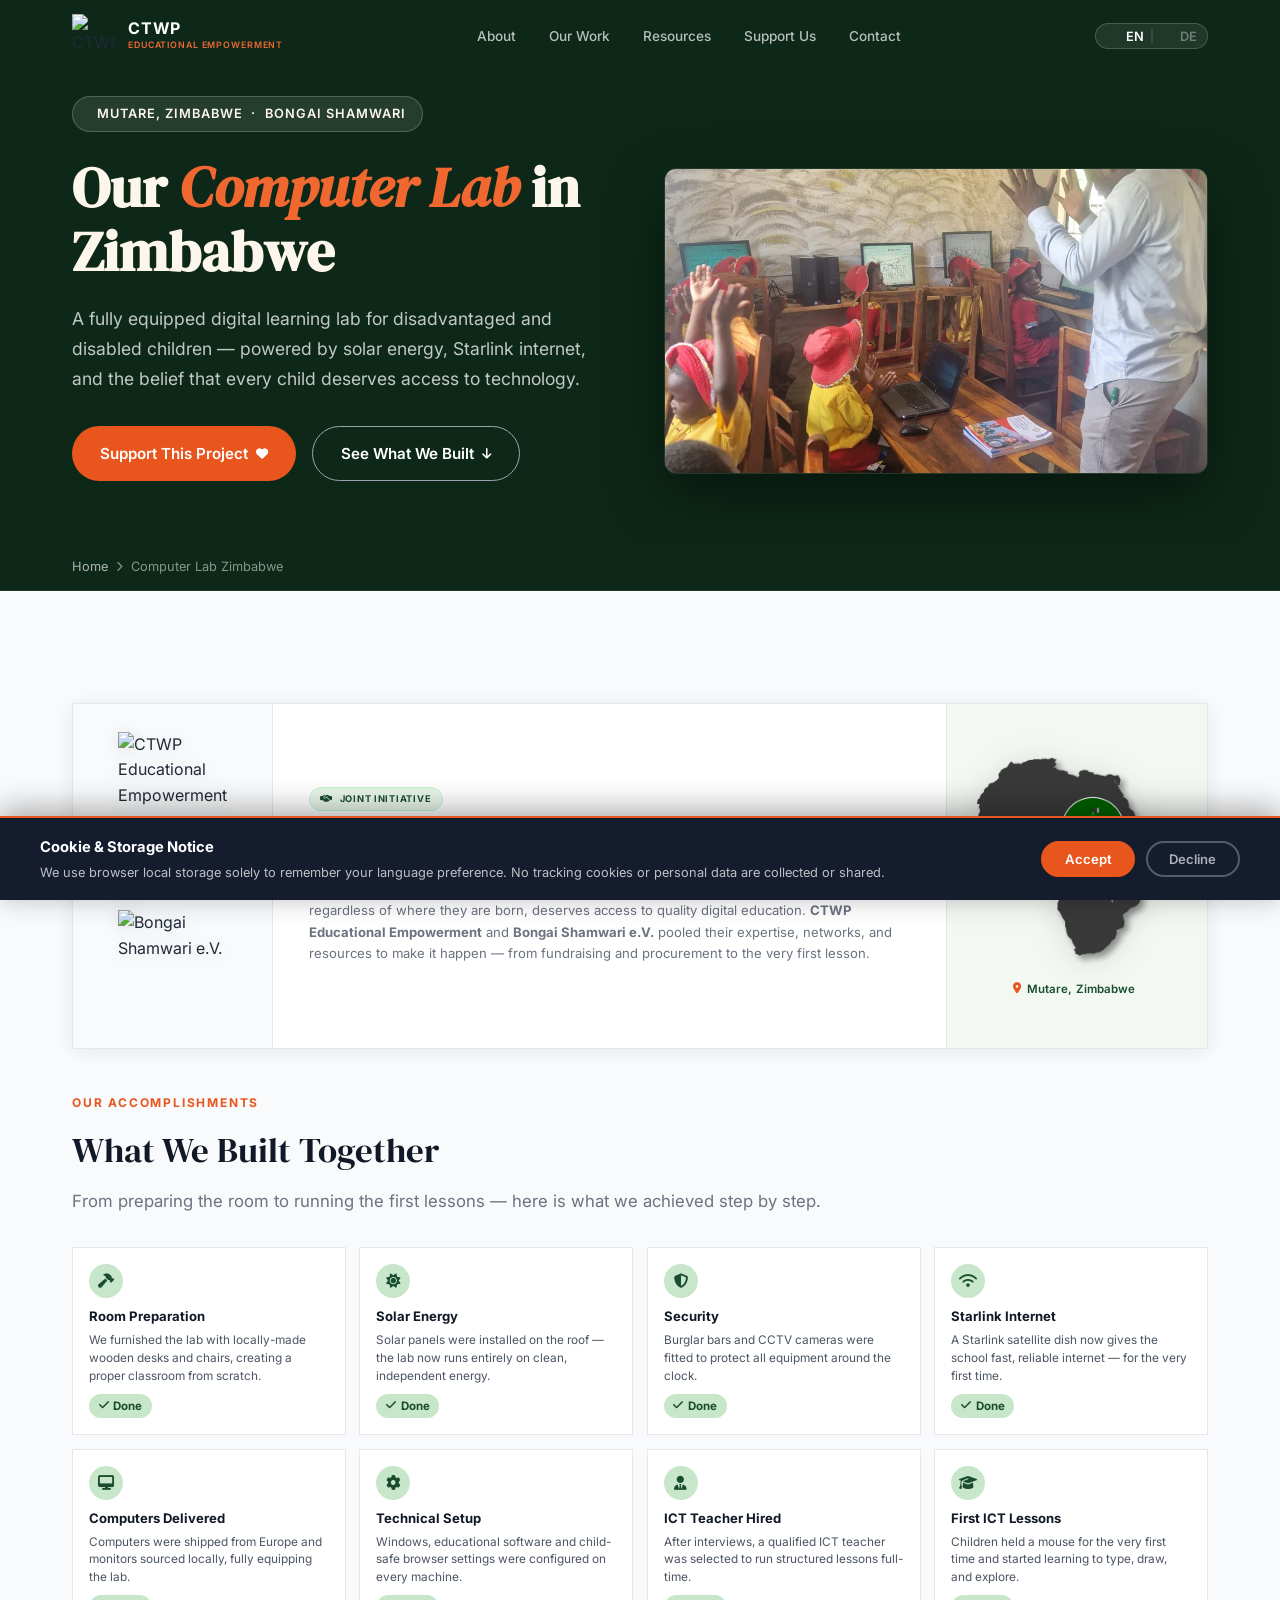
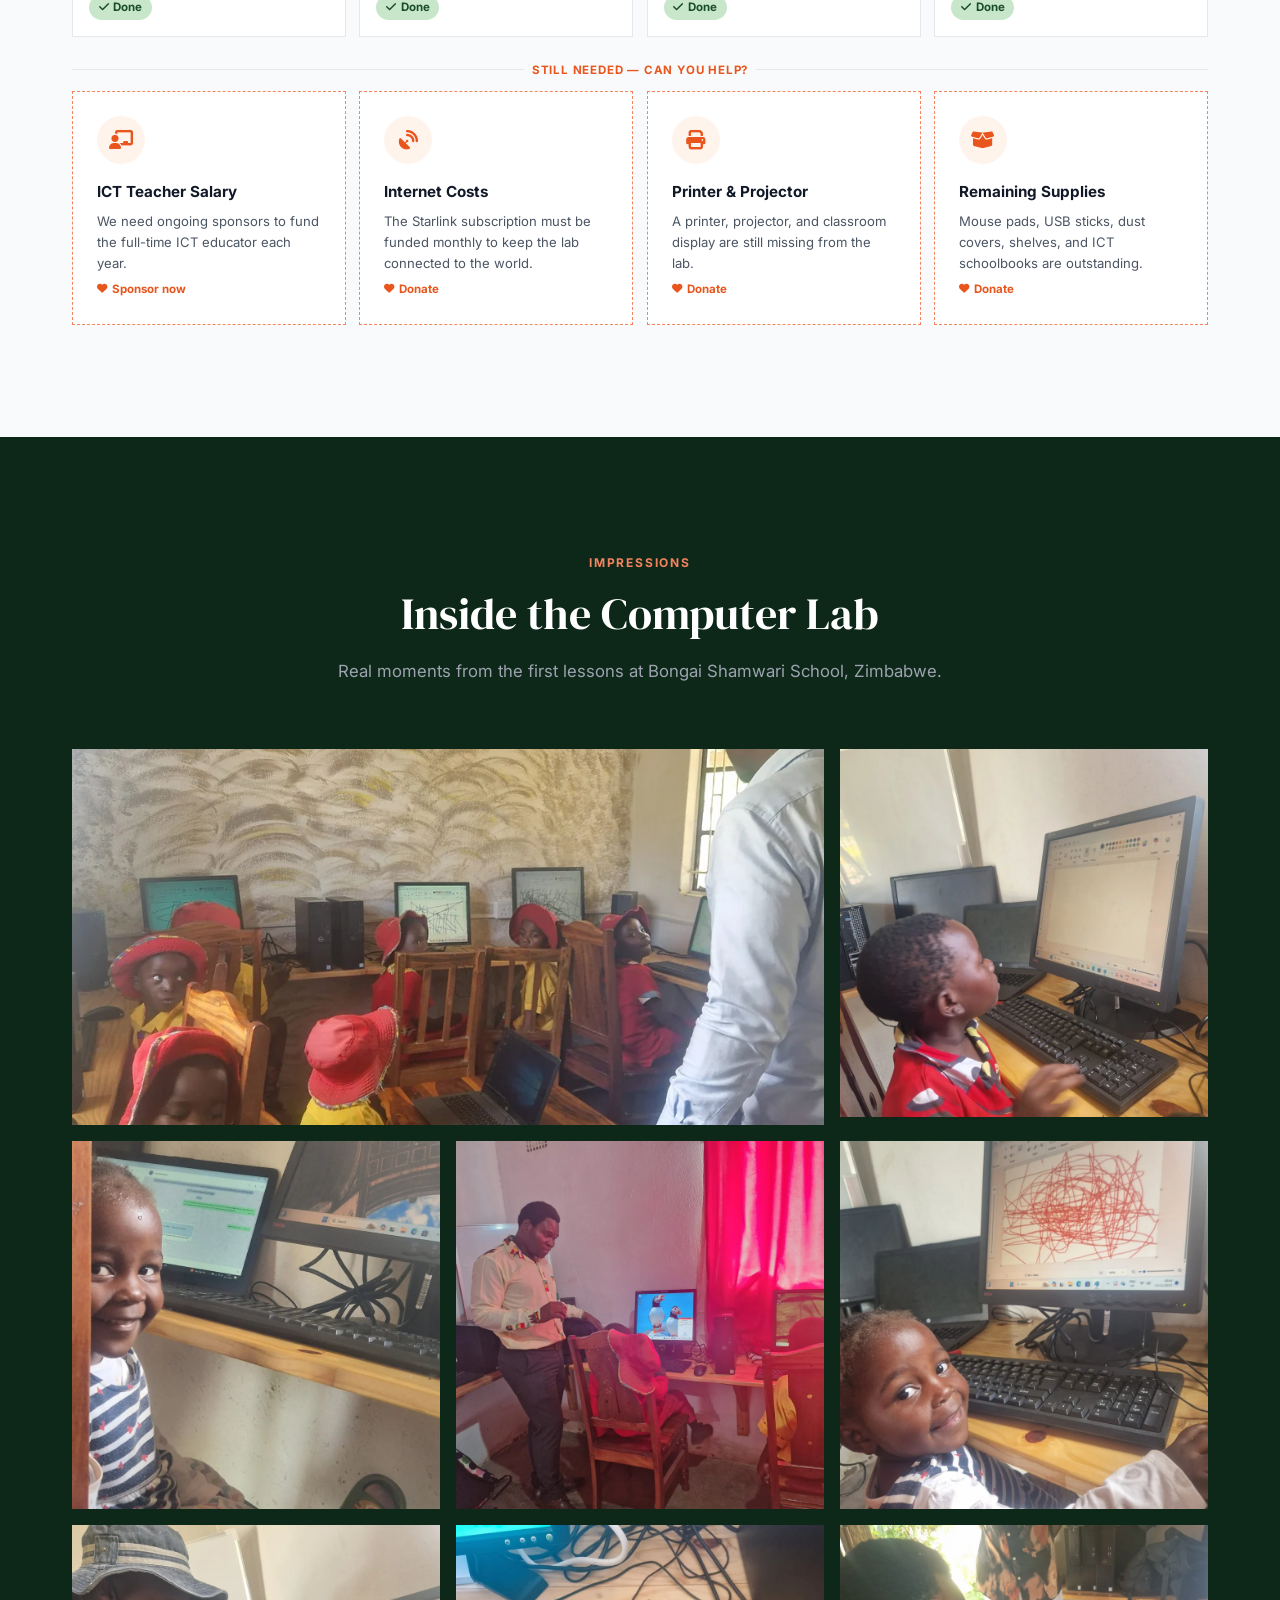
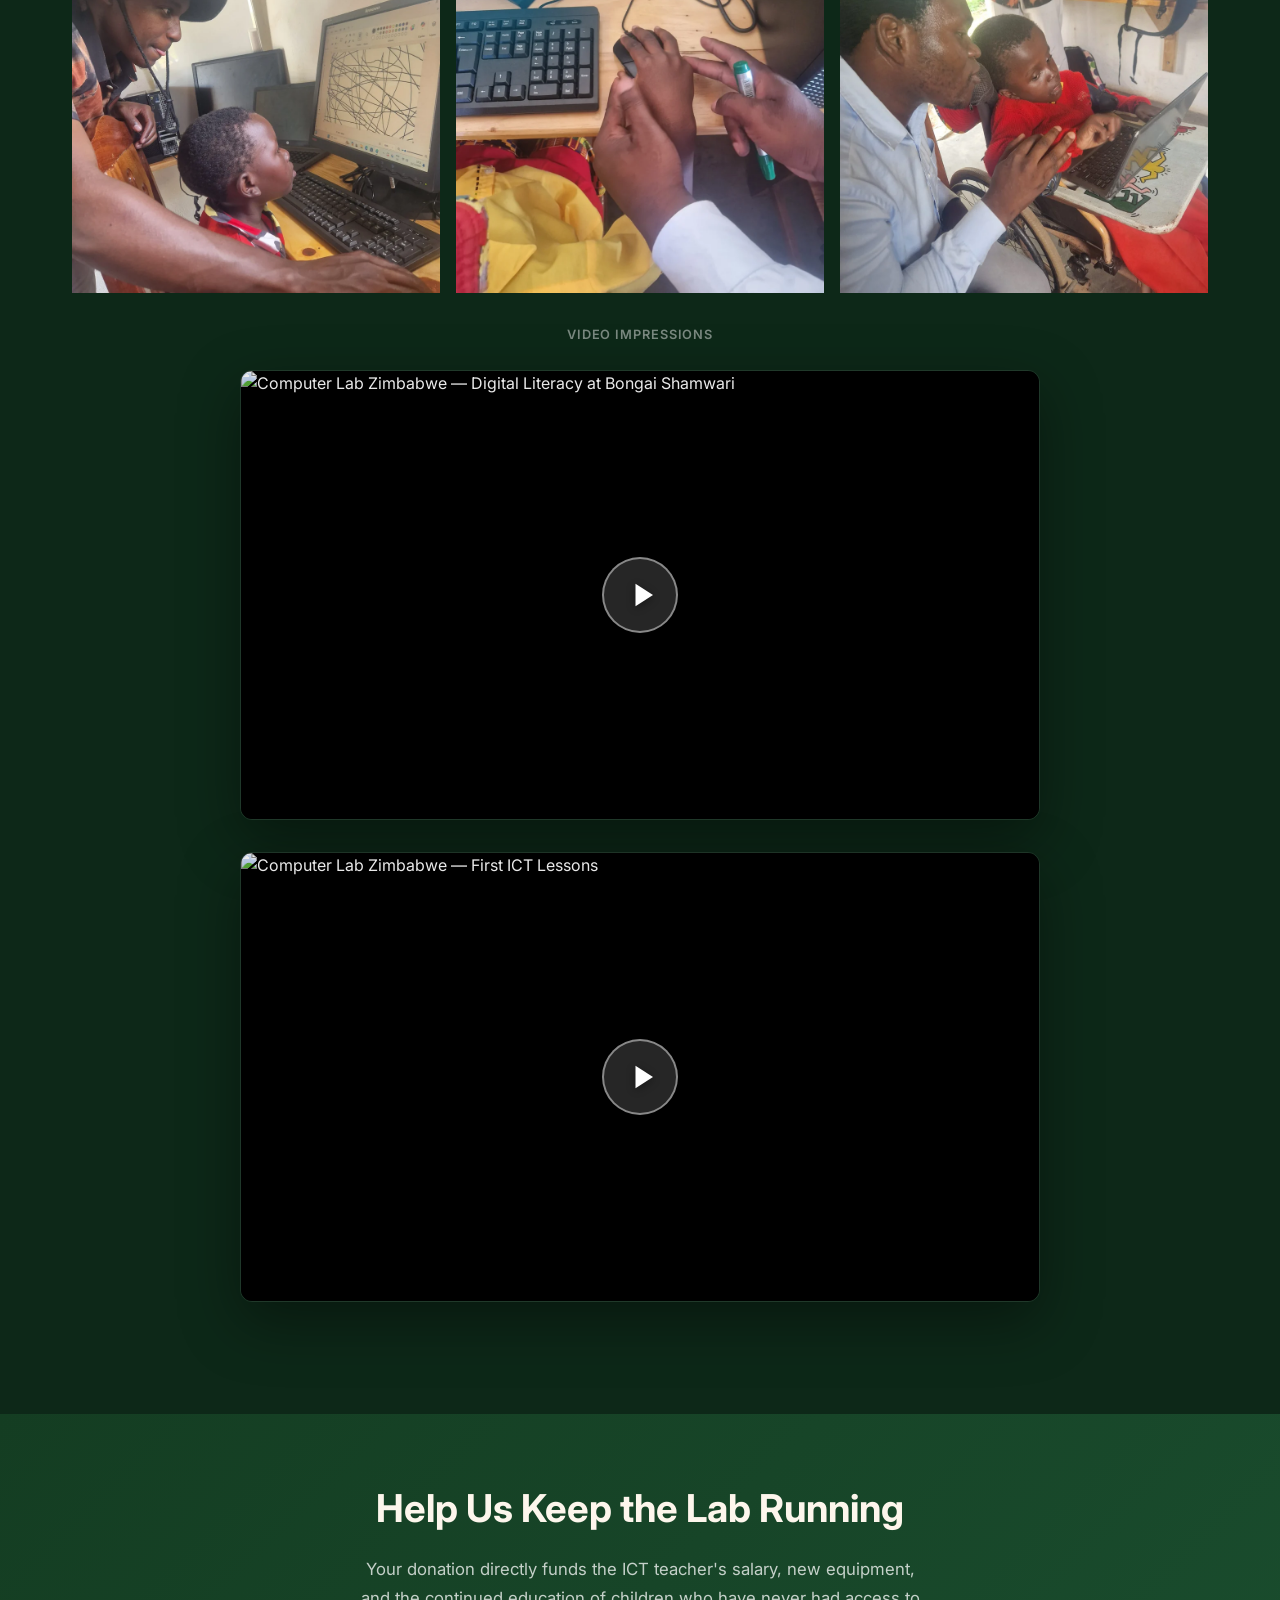
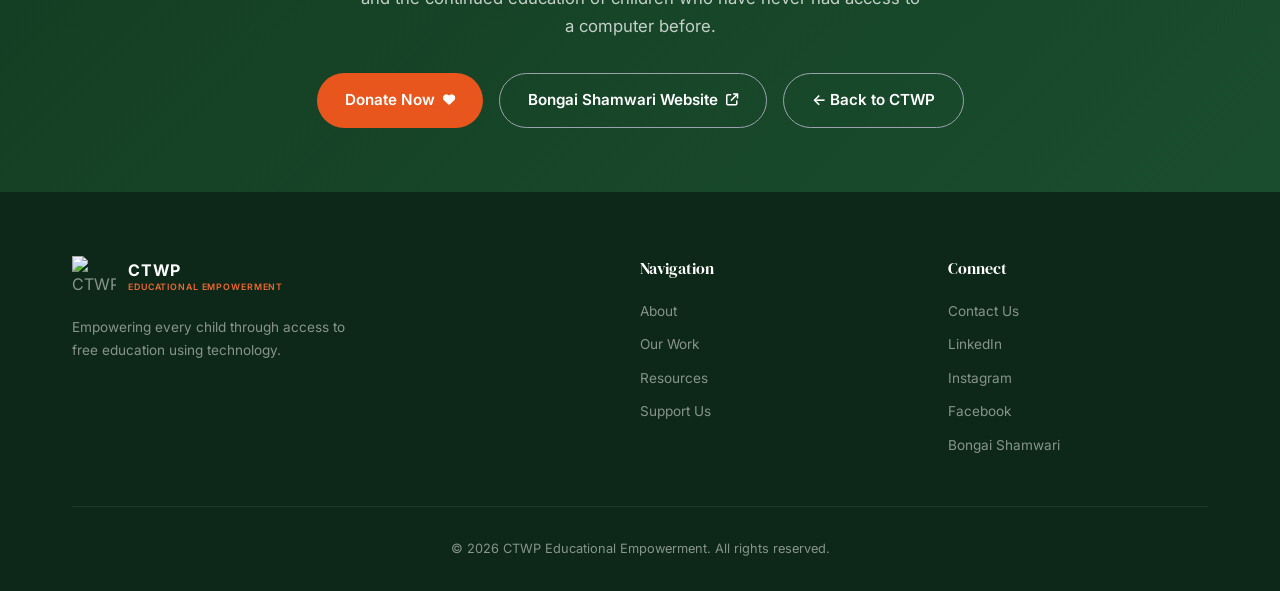
==== lab.html @ b9557c80 "Joint box: new heading wording, Inter font, orange × between logos - h4 switched from DM Serif Displ" ====
<!DOCTYPE html>
<html lang="en">
<head>
  <meta charset="UTF-8">
  <meta name="viewport" content="width=device-width, initial-scale=1.0">
  <!-- v22 -->
  <meta name="description" content="How CTWP Educational Empowerment and Bongai Shamwari e.V. built the first solar-powered computer lab for disadvantaged children in Mutare, Zimbabwe — bringing digital education to those who need it most.">
  <meta name="keywords" content="computer lab Zimbabwe, digital education Zimbabwe, Mutare Zimbabwe school, CTWP computer lab, Bongai Shamwari, educational technology Africa, solar powered school Zimbabwe">
  <meta name="author" content="CTWP Educational Empowerment">
  <meta name="robots" content="index, follow">
  <title>Computer Lab Zimbabwe — Digital Education in Mutare | CTWP Educational Empowerment</title>
  <!-- Canonical -->
  <link rel="canonical" href="https://www.ctwp-education.eu.org/lab.html">
  <!-- Open Graph -->
  <meta property="og:type" content="article">
  <meta property="og:url" content="https://www.ctwp-education.eu.org/lab.html">
  <meta property="og:site_name" content="CTWP Educational Empowerment">
  <meta property="og:title" content="Computer Lab Zimbabwe — Digital Education in Mutare | CTWP">
  <meta property="og:description" content="How CTWP and Bongai Shamwari e.V. built the first solar-powered computer lab for disadvantaged children in Mutare, Zimbabwe.">
  <meta property="og:image" content="https://www.ctwp-education.eu.org/assets/images/Computer%20Lab/lab-hero.webp">
  <meta property="og:locale" content="en_US">
  <!-- Twitter Card -->
  <meta name="twitter:card" content="summary_large_image">
  <meta name="twitter:title" content="Computer Lab Zimbabwe — Digital Education in Mutare | CTWP">
  <meta name="twitter:description" content="How CTWP and Bongai Shamwari e.V. built the first solar-powered computer lab for children in Mutare, Zimbabwe.">
  <meta name="twitter:image" content="https://www.ctwp-education.eu.org/assets/images/Computer%20Lab/lab-hero.webp">
  <!-- JSON-LD: WebPage + Breadcrumb + Project -->
  <script type="application/ld+json">
  {
    "@context": "https://schema.org",
    "@graph": [
      {
        "@type": "WebPage",
        "@id": "https://www.ctwp-education.eu.org/lab.html",
        "url": "https://www.ctwp-education.eu.org/lab.html",
        "name": "Computer Lab Zimbabwe — Digital Education in Mutare",
        "description": "How CTWP Educational Empowerment and Bongai Shamwari e.V. built the first solar-powered computer lab for disadvantaged children in Mutare, Zimbabwe.",
        "isPartOf": {"@id": "https://www.ctwp-education.eu.org/"},
        "publisher": {"@type": "NGO", "name": "CTWP Educational Empowerment", "url": "https://www.ctwp-education.eu.org/"},
        "image": "https://www.ctwp-education.eu.org/assets/images/Computer%20Lab/lab-hero.webp"
      },
      {
        "@type": "BreadcrumbList",
        "itemListElement": [
          {"@type": "ListItem", "position": 1, "name": "Home", "item": "https://www.ctwp-education.eu.org/"},
          {"@type": "ListItem", "position": 2, "name": "Computer Lab Zimbabwe", "item": "https://www.ctwp-education.eu.org/lab.html"}
        ]
      },
      {
        "@type": "Project",
        "name": "Zimbabwe Computer Lab",
        "description": "Solar-powered computer lab built for disadvantaged children in Mutare, Zimbabwe, providing access to digital education.",
        "location": {
          "@type": "Place",
          "name": "Mutare, Zimbabwe",
          "geo": {"@type": "GeoCoordinates", "latitude": -18.97, "longitude": 32.66}
        },
        "contributor": [
          {"@type": "NGO", "name": "CTWP Educational Empowerment", "url": "https://www.ctwp-education.eu.org/"},
          {"@type": "NGO", "name": "Bongai Shamwari e.V.", "url": "https://bongai-shamwari.org/en/digital-education/"}
        ]
      }
    ]
  }
  </script>

  <!-- DNS / Preconnect -->
  <link rel="preconnect" href="https://fonts.googleapis.com">
  <link rel="preconnect" href="https://fonts.gstatic.com" crossorigin>
  <link rel="preconnect" href="https://cdnjs.cloudflare.com">
  <link rel="preconnect" href="https://cdn.jsdelivr.net">

  <!-- Critical CSS -->
  <link rel="stylesheet" href="assets/css/style.css?v=10">

  <!-- Non-render-blocking: Google Fonts -->
  <link rel="preload" as="style" href="https://fonts.googleapis.com/css2?family=DM+Serif+Display:ital@0;1&family=Inter:wght@300;400;500;600;700&display=swap" onload="this.onload=null;this.rel='stylesheet'">
  <noscript><link href="https://fonts.googleapis.com/css2?family=DM+Serif+Display:ital@0;1&family=Inter:wght@300;400;500;600;700&display=swap" rel="stylesheet"></noscript>

  <!-- Non-render-blocking: Font Awesome -->
  <link rel="preload" as="style" href="https://cdnjs.cloudflare.com/ajax/libs/font-awesome/6.5.1/css/all.min.css" onload="this.onload=null;this.rel='stylesheet'">
  <noscript><link rel="stylesheet" href="https://cdnjs.cloudflare.com/ajax/libs/font-awesome/6.5.1/css/all.min.css"></noscript>

  <!-- Non-render-blocking: Flag icons -->
  <link rel="preload" as="style" href="https://cdn.jsdelivr.net/gh/lipis/flag-icons@7.2.3/css/flag-icons.min.css" onload="this.onload=null;this.rel='stylesheet'">
  <noscript><link rel="stylesheet" href="https://cdn.jsdelivr.net/gh/lipis/flag-icons@7.2.3/css/flag-icons.min.css"></noscript>

  <!-- Favicon & preload hero -->
  <link rel="icon" type="image/webp" href="assets/images/Logos/ctwp logo round.webp">
  <link rel="preload" as="image" href="assets/images/Computer Lab/lab-hero.webp" type="image/webp" fetchpriority="high">

  <!-- Google Analytics -->
  <script async src="https://www.googletagmanager.com/gtag/js?id=G-W6JYDY61WX"></script>
  <script>
    window.dataLayer = window.dataLayer || [];
    function gtag(){dataLayer.push(arguments);}
    gtag('js', new Date());
    gtag('config', 'G-W6JYDY61WX');
  </script>

  <style>
    /* ── Lab page specific styles ── */

    /* Hero */
    .lab-hero {
      background: var(--green-900, #0f2d1a);
      padding: 6rem 0 0;
      overflow: hidden;
    }
    .lab-hero-inner {
      max-width: var(--container-max);
      margin: 0 auto;
      padding: 0 2rem;
      display: grid;
      grid-template-columns: 1fr 1fr;
      gap: 3rem;
      align-items: center;
    }
    .lab-hero-content { padding-bottom: 4rem; }
    .lab-hero-content .hero-badge {
      display: inline-flex;
      align-items: center;
      gap: 0.5rem;
      background: rgba(255,255,255,0.1);
      border: 1px solid rgba(255,255,255,0.2);
      color: var(--cream);
      font-size: 0.8rem;
      font-weight: 600;
      letter-spacing: 0.08em;
      text-transform: uppercase;
      padding: 0.4rem 1rem;
      border-radius: var(--radius-full);
      margin-bottom: 1.5rem;
    }
    .lab-hero-content h1 {
      font-family: var(--font-display);
      font-size: clamp(2.2rem, 5vw, 3.5rem);
      color: var(--cream);
      line-height: 1.15;
      margin-bottom: 1.25rem;
    }
    .lab-hero-content h1 em {
      color: var(--orange-400);
      font-style: italic;
    }
    .lab-hero-content p {
      font-size: 1.1rem;
      color: rgba(255,255,255,0.75);
      line-height: 1.7;
      margin-bottom: 2rem;
      max-width: 520px;
    }
    .lab-hero-img {
      position: relative;
      aspect-ratio: 16 / 9;
      border-radius: var(--radius);
      overflow: hidden;
      box-shadow: 0 20px 60px rgba(0,0,0,0.45);
      border: 1px solid rgba(255,255,255,0.08);
    }
    .lab-hero-img img {
      position: absolute;
      inset: 0;
      width: 100%;
      height: 100%;
      object-fit: cover;
      display: block;
    }
    .lab-hero-badge-zw { display: none; }

    /* Breadcrumb */
    .lab-breadcrumb {
      background: var(--green-900, #0f2d1a);
      padding: 0.75rem 0;
      border-bottom: 1px solid rgba(255,255,255,0.08);
    }
    .lab-breadcrumb .container {
      display: flex;
      align-items: center;
      gap: 0.5rem;
      font-size: 0.8rem;
      color: rgba(255,255,255,0.5);
    }
    .lab-breadcrumb a { color: rgba(255,255,255,0.65); text-decoration: none; }
    .lab-breadcrumb a:hover { color: var(--orange-400); }
    .lab-breadcrumb i { font-size: 0.65rem; }

    /* Accomplishments section */
    .lab-section-header-row { margin-bottom: 2rem; }

    /* ── Partnership banner ── */
    .lab-partnership-banner {
      display: grid;
      grid-template-columns: 200px 1fr 260px;
      gap: 0;
      border-radius: var(--radius-lg);
      overflow: hidden;
      box-shadow: 0 2px 16px rgba(0,0,0,0.08);
      margin-bottom: 2.5rem;
      border: 1px solid var(--gray-200);
      background: var(--white);
    }
    /* Left — logos stacked */
    .lab-partner-logos-col {
      background: var(--gray-50, #f8f9fa);
      border-right: 1px solid var(--gray-200);
      display: flex;
      flex-direction: column;
      align-items: center;
      justify-content: center;
      padding: 1.75rem 1.25rem;
      gap: 0;
    }
    .lab-partner-logo-wrap img {
      width: 110px;
      height: 110px;
      object-fit: contain;
      display: block;
      filter: drop-shadow(0 2px 8px rgba(0,0,0,0.10));
    }
    .lab-partner-divider {
      display: flex;
      flex-direction: column;
      align-items: center;
      gap: 0.2rem;
      margin: 0.65rem 0;
    }
    .lab-partner-divider-line {
      width: 1px;
      height: 12px;
      background: var(--gray-300, #d1d5db);
    }
    .lab-partner-divider-x {
      font-size: 1.1rem;
      color: var(--orange-500, #f97316);
      font-weight: 400;
      line-height: 1;
    }
    /* Centre — text */
    .lab-partner-text-col {
      padding: 2rem 2.25rem;
      display: flex;
      flex-direction: column;
      justify-content: center;
      border-right: 1px solid var(--gray-200);
    }
    .lab-partner-tag {
      display: inline-flex;
      align-items: center;
      gap: 0.4rem;
      align-self: flex-start;
      font-size: 0.58rem;
      font-weight: 700;
      letter-spacing: 0.08em;
      text-transform: uppercase;
      color: var(--green-700);
      background: var(--green-50, #f0fdf4);
      border: 1px solid var(--green-200, #bbf7d0);
      border-radius: var(--radius-full);
      padding: 0.22rem 0.65rem;
      margin-bottom: 0.75rem;
    }
    .lab-partner-tag i { font-size: 0.6rem; }
    .lab-partner-text-col h4 {
      font-family: var(--font-body, Inter, sans-serif);
      font-size: clamp(0.95rem, 1.4vw, 1.1rem);
      font-weight: 700;
      color: var(--gray-900);
      margin: 0 0 0.6rem;
      line-height: 1.3;
    }
    .lab-partner-text-col p {
      font-size: 0.82rem;
      color: var(--gray-500);
      line-height: 1.65;
      margin: 0;
      text-wrap: pretty;
    }
    /* Right — map */
    .lab-partner-map-col {
      background: #f3f8f3;
      display: flex;
      flex-direction: column;
      align-items: center;
      justify-content: center;
      padding: 1.5rem 1.25rem;
      min-height: 240px;
      gap: 0.75rem;
    }
    .lab-partner-map-col img {
      width: 100%;
      max-width: 210px;
      height: auto;
      display: block;
      object-fit: contain;
      filter: drop-shadow(0 4px 16px rgba(0,0,0,0.12));
    }
    .lab-map-location {
      display: flex;
      align-items: center;
      gap: 0.35rem;
      font-size: 0.72rem;
      font-weight: 600;
      color: var(--green-700, #2d6a4f);
      letter-spacing: 0.01em;
    }
    .lab-map-location i { font-size: 0.68rem; color: var(--orange-500); }
    @media (max-width: 900px) {
      .lab-partnership-banner { grid-template-columns: 180px 1fr 220px; }
      .lab-partner-logo-wrap img { width: 90px; height: 90px; }
    }
    @media (max-width: 650px) {
      .lab-partnership-banner { grid-template-columns: 1fr; }
      .lab-partner-logos-col { flex-direction: row; border-right: none; border-bottom: 1px solid var(--gray-200); padding: 1.25rem 2rem; }
      .lab-partner-divider { flex-direction: row; margin: 0 1rem; }
      .lab-partner-divider-line { width: 12px; height: 1px; }
      .lab-partner-logo-wrap img { width: 80px; height: 80px; }
      .lab-partner-text-col { border-right: none; border-bottom: 1px solid var(--gray-200); }
      .lab-partner-map-col { min-height: 180px; }
    }

    /* Milestone grid — 4 columns */
    .milestones-grid-compact {
      display: grid;
      grid-template-columns: repeat(4, 1fr);
      gap: 0.85rem;
      margin-top: 0;
    }
    .milestones-grid-compact .milestone-card { padding: 1rem; }
    .milestones-grid-compact .milestone-icon { width: 34px; height: 34px; margin-bottom: 0.5rem; }
    .milestones-grid-compact .milestone-icon i { font-size: 0.9rem; }
    .milestones-grid-compact .milestone-card h4 { font-size: 0.82rem; margin-bottom: 0.3rem; }
    .milestones-grid-compact .milestone-card p { font-size: 0.74rem; line-height: 1.5; color: var(--gray-600); display: block; }
    .milestones-grid-compact .milestone-done { margin-top: 0.5rem; }

    /* Milestones */
    .milestones-grid {
      display: grid;
      grid-template-columns: repeat(4, 1fr);
      gap: 1.5rem;
      margin-top: 3rem;
    }
    .milestone-card {
      background: var(--white);
      border: 1px solid var(--gray-200);
      border-radius: var(--radius-lg);
      padding: 1.5rem;
      transition: transform var(--transition), box-shadow var(--transition);
    }
    .milestone-card:hover {
      transform: translateY(-3px);
      box-shadow: 0 8px 24px rgba(0,0,0,0.1);
    }
    .milestone-icon {
      width: 48px;
      height: 48px;
      border-radius: 50%;
      background: var(--green-100);
      display: flex;
      align-items: center;
      justify-content: center;
      margin-bottom: 1rem;
    }
    .milestone-icon i { color: var(--green-700); font-size: 1.2rem; }
    .milestone-card h4 {
      font-size: 0.95rem;
      font-weight: 700;
      color: var(--gray-900);
      margin-bottom: 0.4rem;
    }
    .milestone-card p {
      font-size: 0.82rem;
      color: var(--gray-600);
      line-height: 1.6;
    }
    .milestone-done {
      display: inline-flex;
      align-items: center;
      gap: 0.3rem;
      font-size: 0.72rem;
      font-weight: 700;
      color: var(--green-700);
      background: var(--green-100);
      padding: 0.2rem 0.6rem;
      border-radius: var(--radius-full);
      margin-top: 0.75rem;
    }

    /* Photo gallery grid */
    .lab-gallery-grid {
      display: grid;
      grid-template-columns: repeat(3, 1fr);
      gap: 1rem;
      margin-top: 3rem;
    }
    .lab-gallery-grid .lab-gimg {
      border-radius: var(--radius-md);
      overflow: hidden;
      aspect-ratio: 1;
    }
    .lab-gallery-grid .lab-gimg img {
      width: 100%;
      height: 100%;
      object-fit: cover;
      display: block;
      transition: transform 0.4s ease;
    }
    .lab-gallery-grid .lab-gimg:hover img { transform: scale(1.04); }
    .lab-gimg-wide {
      grid-column: span 2;
      aspect-ratio: 2 / 1 !important;
    }

    /* Contacts */
    .lab-contacts-grid {
      display: grid;
      grid-template-columns: 1fr 1fr;
      gap: 2rem;
      max-width: 780px;
      margin: 3rem auto 0;
    }
    .lab-contact-card {
      background: var(--white);
      border: 1px solid var(--gray-200);
      border-radius: var(--radius-lg);
      padding: 2rem;
      text-align: center;
    }
    .lab-contact-avatar {
      width: 96px;
      height: 96px;
      border-radius: 50%;
      background: var(--green-100);
      display: flex;
      align-items: center;
      justify-content: center;
      margin: 0 auto 1rem;
      font-family: var(--font-display);
      font-size: 1.5rem;
      color: var(--green-700);
      font-weight: 700;
      overflow: hidden;
      border: 3px solid var(--green-200);
    }
    .lab-contact-avatar img { width: 100%; height: 100%; object-fit: cover; }

    /* YouTube Shorts in gallery */
    .lab-yt-short {
      border-radius: var(--radius-md);
      overflow: hidden;
      aspect-ratio: 9 / 16;
      position: relative;
      background: #000;
      cursor: pointer;
    }
    .lab-yt-short .yt-facade {
      position: absolute;
      inset: 0;
      width: 100%;
      height: 100%;
    }
    .lab-yt-short .yt-facade img {
      width: 100%;
      height: 100%;
      object-fit: cover;
      transition: transform 0.4s ease;
    }
    .lab-yt-short:hover .yt-facade img { transform: scale(1.04); }
    .lab-contact-card h4 { font-size: 1.1rem; font-weight: 700; color: var(--gray-900); margin-bottom: 0.2rem; }
    .lab-contact-card .contact-role { font-size: 0.82rem; color: var(--orange-500); font-weight: 600; margin-bottom: 1rem; }
    .lab-contact-card .contact-org { font-size: 0.8rem; color: var(--gray-500); margin-bottom: 1rem; }
    .lab-contact-links { display: flex; flex-direction: column; gap: 0.5rem; }
    .lab-contact-links a {
      display: flex;
      align-items: center;
      justify-content: center;
      gap: 0.5rem;
      font-size: 0.85rem;
      color: var(--gray-700);
      text-decoration: none;
      transition: color var(--transition);
    }
    .lab-contact-links a:hover { color: var(--green-700); }
    .lab-contact-links i { color: var(--green-600); width: 16px; }

    /* CTA banner */
    .lab-cta-banner {
      background: linear-gradient(135deg, var(--green-800), var(--green-700));
      padding: 4rem 2rem;
      text-align: center;
    }
    .lab-cta-banner h2 {
      font-family: var(--font-body);
      color: var(--cream);
      font-size: clamp(1.6rem, 4vw, 2.4rem);
      margin-bottom: 1rem;
    }
    .lab-cta-banner p {
      color: rgba(255,255,255,0.75);
      font-size: 1.05rem;
      max-width: 560px;
      margin: 0 auto 2rem;
      line-height: 1.7;
    }
    .lab-cta-buttons { display: flex; gap: 1rem; justify-content: center; flex-wrap: wrap; }

    /* Open points */
    .open-points-label {
      display: flex;
      align-items: center;
      gap: 0.5rem;
      font-size: 0.72rem;
      font-weight: 700;
      letter-spacing: 0.07em;
      text-transform: uppercase;
      color: var(--orange-500);
      margin: 1.5rem 0 0.75rem;
    }
    .open-points-label::before, .open-points-label::after {
      content: '';
      flex: 1;
      height: 1px;
      background: var(--gray-200);
    }
    .open-points-grid {
      display: grid;
      grid-template-columns: repeat(4, 1fr);
      gap: 0.85rem;
    }
    /* Open-point cards share milestone-card base style */
    .open-point-card {
      border: 1.5px dashed var(--orange-300, #f9b17a) !important;
    }
    .op-icon-orange { background: #fff4ec !important; }
    .op-icon-orange i { color: var(--orange-500) !important; }
    .op-donate {
      display: inline-flex;
      align-items: center;
      gap: 0.3rem;
      font-size: 0.72rem;
      font-weight: 700;
      color: var(--orange-500);
      text-decoration: none;
      margin-top: 0.4rem;
      transition: color var(--transition);
    }
    .op-donate:hover { color: #c0410f; }
    .op-donate i { font-size: 0.65rem; }

    .africa-land { fill: #e2e8f0; }
    .africa-zimbabwe { fill: var(--orange-500); }
    .africa-mutare-pulse {
      transform-box: fill-box;
      transform-origin: center;
      animation: mutare-pulse 1.8s ease-out infinite;
    }
    @keyframes mutare-pulse {
      0%   { opacity: 0.55; transform: scale(1); }
      100% { opacity: 0; transform: scale(3); }
    }

    /* Gallery videos row */
    .lab-gallery-videos {
      display: flex;
      flex-direction: column;
      gap: 2rem;
      margin-top: 1.5rem;
      max-width: 800px;
      margin-left: auto;
      margin-right: auto;
    }
    .lab-gallery-videos-label {
      text-align: center;
      margin-top: 2rem;
      font-size: 0.8rem;
      font-weight: 600;
      letter-spacing: 0.07em;
      text-transform: uppercase;
      color: rgba(255,255,255,0.45);
    }

    /* Responsive */
    @media (max-width: 900px) {
      .lab-hero-inner { grid-template-columns: 1fr; }
      .lab-hero-img { max-height: 360px; }
      .lab-hero-content { padding-bottom: 2rem; }
      .milestones-grid-compact { grid-template-columns: repeat(2, 1fr); }
      .open-points-grid { grid-template-columns: repeat(2, 1fr); }
      .lab-gallery-grid { grid-template-columns: repeat(2, 1fr); }
      .lab-gimg-wide { grid-column: span 1; aspect-ratio: 1 !important; }
      .lab-gallery-videos { max-width: 100%; }
    }
    @media (max-width: 600px) {
      .milestones-grid-compact { grid-template-columns: 1fr; }
      .open-points-grid { grid-template-columns: 1fr; }
      .lab-gallery-grid { grid-template-columns: 1fr 1fr; }
      .lab-gallery-videos { max-width: 100%; }
    }
  </style>
</head>
<body>
  <!-- Preloader -->
  <div id="preloader">
    <div class="loader">
      <div class="loader-circle"></div>
      <span class="loader-text">CTWP</span>
    </div>
  </div>

  <!-- Navigation -->
  <header id="navbar">
    <nav class="nav-container">
      <a href="index.html" class="nav-logo">
        <img src="assets/images/Logos/ctwp logo round.webp" alt="CTWP Logo" class="logo-img" fetchpriority="high">
        <div class="logo-text">
          <span class="logo-name">CTWP</span>
          <span class="logo-tagline">EDUCATIONAL EMPOWERMENT</span>
        </div>
      </a>
      <ul class="nav-links" id="navLinks">
        <li><a href="index.html#about" class="nav-link" data-i18n="nav.about">About</a></li>
        <li><a href="index.html#gallery" class="nav-link" data-i18n="nav.work">Our Work</a></li>
        <li><a href="index.html#resources" class="nav-link" data-i18n="nav.resources">Resources</a></li>
        <li><a href="index.html#support" class="nav-link" data-i18n="nav.support">Support Us</a></li>
        <li><a href="index.html#contact" class="nav-link" data-i18n="nav.contact">Contact</a></li>
      </ul>
      <button id="langToggle" class="lang-toggle"><span class="lang-opt" data-lang="en"><span class="fi fi-us"></span> EN</span><span class="lang-sep">|</span><span class="lang-opt" data-lang="de"><span class="fi fi-de"></span> DE</span></button>
      <button class="hamburger" id="hamburger" aria-label="Toggle navigation">
        <span></span><span></span><span></span>
      </button>
    </nav>
  </header>

  <!-- Mobile Menu -->
  <div class="mobile-menu" id="mobileMenu">
    <ul class="mobile-nav-links">
      <li><a href="index.html#about" class="mobile-link" data-i18n="nav.about">About</a></li>
      <li><a href="index.html#gallery" class="mobile-link" data-i18n="nav.work">Our Work</a></li>
      <li><a href="index.html#resources" class="mobile-link" data-i18n="nav.resources">Resources</a></li>
      <li><a href="index.html#support" class="mobile-link" data-i18n="nav.support">Support Us</a></li>
      <li><a href="index.html#contact" class="mobile-link" data-i18n="nav.contact">Contact</a></li>
    </ul>
  </div>

  <!-- Hero -->
  <section class="lab-hero">
    <div class="lab-hero-inner">
      <div class="lab-hero-content" data-animate="fade-up">
        <div class="hero-badge">
          <span class="fi fi-zw" style="font-size:1em;"></span>
          Mutare, Zimbabwe &nbsp;·&nbsp; Bongai Shamwari
        </div>
        <h1>Our <em>Computer Lab</em> in Zimbabwe</h1>
        <p data-i18n="lab.hero.subtitle">A fully equipped digital learning lab for disadvantaged and disabled children — powered by solar energy, Starlink internet, and the belief that every child deserves access to technology.</p>
        <div style="display:flex;gap:1rem;flex-wrap:wrap;">
          <a href="https://bongai-shamwari.org/en/donations-digital-education/" target="_blank" rel="noopener" class="btn btn-accent btn-lg">
            <span data-i18n="lab.hero.cta1">Support This Project</span>
            <i class="fas fa-heart"></i>
          </a>
          <a href="#milestones" class="btn btn-ghost btn-lg">
            <span data-i18n="lab.hero.cta2">See What We Built</span>
            <i class="fas fa-arrow-down"></i>
          </a>
        </div>
      </div>
      <div class="lab-hero-img" data-animate="fade-up" data-delay="200">
        <img src="assets/images/Computer Lab/lab-hero.webp" alt="First ICT lesson at Bongai Shamwari School" fetchpriority="high">
      </div>
    </div>
  </section>

  <!-- Breadcrumb -->
  <div class="lab-breadcrumb">
    <div class="container">
      <a href="index.html">Home</a>
      <i class="fas fa-chevron-right"></i>
      <span>Computer Lab Zimbabwe</span>
    </div>
  </div>

  <!-- Accomplishments -->
  <section id="milestones" class="section" style="background:var(--gray-50,#f8f9fa);">
    <div class="container">

      <!-- Partnership banner -->
      <div class="lab-partnership-banner" data-animate="fade-up">
        <!-- Left: logos stacked -->
        <div class="lab-partner-logos-col">
          <div class="lab-partner-logo-wrap">
            <img src="assets/images/Logos/ctwp logo round.webp" alt="CTWP Educational Empowerment" decoding="async">
          </div>
          <div class="lab-partner-divider">
            <div class="lab-partner-divider-line"></div>
            <span class="lab-partner-divider-x">×</span>
            <div class="lab-partner-divider-line"></div>
          </div>
          <div class="lab-partner-logo-wrap">
            <img src="assets/images/Computer Lab/lab-bongai-logo.webp" alt="Bongai Shamwari e.V." decoding="async">
          </div>
        </div>
        <!-- Centre: text -->
        <div class="lab-partner-text-col">
          <span class="lab-partner-tag"><i class="fas fa-handshake-simple"></i> Joint Initiative</span>
          <h4>Two organisations, one mission — access to digital education for every child.</h4>
          <p>This computer lab is the result of two organisations sharing one conviction: that every child, regardless of where they are born, deserves access to quality digital education. <strong>CTWP Educational Empowerment</strong> and <strong>Bongai Shamwari e.V.</strong> pooled their expertise, networks, and resources to make it happen — from fundraising and procurement to the very first lesson.</p>
        </div>
        <!-- Right: map -->
        <div class="lab-partner-map-col" aria-label="Map of Africa with Zimbabwe marked">
          <img src="assets/images/map.webp" alt="Africa map showing Zimbabwe" decoding="async">
          <span class="lab-map-location"><i class="fas fa-location-dot"></i> Mutare, Zimbabwe <span class="fi fi-zw"></span></span>
        </div>
      </div>

      <!-- Section header -->
      <div class="lab-section-header-row" data-animate="fade-up">
        <div>
          <span class="section-label">Our Accomplishments</span>
          <h2 class="section-title" style="text-align:left;font-size:clamp(1.7rem,3.5vw,2.2rem);">What We Built Together</h2>
          <p class="section-subtitle" style="text-align:left;max-width:100%;margin-left:0;">From preparing the room to running the first lessons — here is what we achieved step by step.</p>
        </div>
      </div>

      <!-- 4-column milestone grid -->
      <div class="milestones-grid-compact" data-animate="fade-up">
        <div class="milestone-card">
          <div class="milestone-icon"><i class="fas fa-hammer"></i></div>
          <h4>Room Preparation</h4>
          <p>We furnished the lab with locally-made wooden desks and chairs, creating a proper classroom from scratch.</p>
          <span class="milestone-done"><i class="fas fa-check"></i> Done</span>
        </div>
        <div class="milestone-card">
          <div class="milestone-icon"><i class="fas fa-sun"></i></div>
          <h4>Solar Energy</h4>
          <p>Solar panels were installed on the roof — the lab now runs entirely on clean, independent energy.</p>
          <span class="milestone-done"><i class="fas fa-check"></i> Done</span>
        </div>
        <div class="milestone-card">
          <div class="milestone-icon"><i class="fas fa-shield-halved"></i></div>
          <h4>Security</h4>
          <p>Burglar bars and CCTV cameras were fitted to protect all equipment around the clock.</p>
          <span class="milestone-done"><i class="fas fa-check"></i> Done</span>
        </div>
        <div class="milestone-card">
          <div class="milestone-icon"><i class="fas fa-wifi"></i></div>
          <h4>Starlink Internet</h4>
          <p>A Starlink satellite dish now gives the school fast, reliable internet — for the very first time.</p>
          <span class="milestone-done"><i class="fas fa-check"></i> Done</span>
        </div>
        <div class="milestone-card">
          <div class="milestone-icon"><i class="fas fa-desktop"></i></div>
          <h4>Computers Delivered</h4>
          <p>Computers were shipped from Europe and monitors sourced locally, fully equipping the lab.</p>
          <span class="milestone-done"><i class="fas fa-check"></i> Done</span>
        </div>
        <div class="milestone-card">
          <div class="milestone-icon"><i class="fas fa-gear"></i></div>
          <h4>Technical Setup</h4>
          <p>Windows, educational software and child-safe browser settings were configured on every machine.</p>
          <span class="milestone-done"><i class="fas fa-check"></i> Done</span>
        </div>
        <div class="milestone-card">
          <div class="milestone-icon"><i class="fas fa-user-tie"></i></div>
          <h4>ICT Teacher Hired</h4>
          <p>After interviews, a qualified ICT teacher was selected to run structured lessons full-time.</p>
          <span class="milestone-done"><i class="fas fa-check"></i> Done</span>
        </div>
        <div class="milestone-card">
          <div class="milestone-icon"><i class="fas fa-graduation-cap"></i></div>
          <h4>First ICT Lessons</h4>
          <p>Children held a mouse for the very first time and started learning to type, draw, and explore.</p>
          <span class="milestone-done"><i class="fas fa-check"></i> Done</span>
        </div>
      </div>

      <!-- Open points — 4 cards -->
      <div class="open-points-label">Still needed — can you help?</div>
      <div class="open-points-grid" data-animate="fade-up">
        <div class="milestone-card open-point-card">
          <div class="milestone-icon op-icon-orange"><i class="fas fa-chalkboard-user"></i></div>
          <h4>ICT Teacher Salary</h4>
          <p>We need ongoing sponsors to fund the full-time ICT educator each year.</p>
          <a href="https://bongai-shamwari.org/en/donations-digital-education/" target="_blank" rel="noopener" class="op-donate"><i class="fas fa-heart"></i> Sponsor now</a>
        </div>
        <div class="milestone-card open-point-card">
          <div class="milestone-icon op-icon-orange"><i class="fas fa-satellite-dish"></i></div>
          <h4>Internet Costs</h4>
          <p>The Starlink subscription must be funded monthly to keep the lab connected to the world.</p>
          <a href="https://bongai-shamwari.org/en/donations-digital-education/" target="_blank" rel="noopener" class="op-donate"><i class="fas fa-heart"></i> Donate</a>
        </div>
        <div class="milestone-card open-point-card">
          <div class="milestone-icon op-icon-orange"><i class="fas fa-print"></i></div>
          <h4>Printer &amp; Projector</h4>
          <p>A printer, projector, and classroom display are still missing from the lab.</p>
          <a href="https://bongai-shamwari.org/en/donations-digital-education/" target="_blank" rel="noopener" class="op-donate"><i class="fas fa-heart"></i> Donate</a>
        </div>
        <div class="milestone-card open-point-card">
          <div class="milestone-icon op-icon-orange"><i class="fas fa-box-open"></i></div>
          <h4>Remaining Supplies</h4>
          <p>Mouse pads, USB sticks, dust covers, shelves, and ICT schoolbooks are outstanding.</p>
          <a href="https://bongai-shamwari.org/en/donations-digital-education/" target="_blank" rel="noopener" class="op-donate"><i class="fas fa-heart"></i> Donate</a>
        </div>
      </div>

    </div>
  </section>

  <!-- Photo Gallery -->
  <section class="section section-dark">
    <div class="container">
      <div class="section-header" data-animate="fade-up">
        <span class="section-label" data-i18n="lab.gallery.label">Impressions</span>
        <h2 class="section-title" data-i18n="lab.gallery.title">Inside the Computer Lab</h2>
        <p class="section-subtitle" data-i18n="lab.gallery.subtitle">Real moments from the first lessons at Bongai Shamwari School, Zimbabwe.</p>
      </div>
      <div class="lab-gallery-grid" data-animate="fade-up">
        <div class="lab-gimg lab-gimg-wide">
          <img src="assets/images/Computer Lab/lab-class.webp" alt="ICT class in session" loading="lazy">
        </div>
        <div class="lab-gimg">
          <img src="assets/images/Computer Lab/lab-learning.webp" alt="Child learning on computer" loading="lazy">
        </div>
        <div class="lab-gimg">
          <img src="assets/images/Computer Lab/lab-happy.webp" alt="Child smiling with laptop" loading="lazy">
        </div>
        <div class="lab-gimg">
          <img src="assets/images/Computer Lab/lab-teacher.webp" alt="ICT teacher with student" loading="lazy">
        </div>
        <div class="lab-gimg">
          <img src="assets/images/Computer Lab/lab-smile.webp" alt="Child smiling at the computer" loading="lazy">
        </div>
        <div class="lab-gimg">
          <img src="assets/images/Computer Lab/lab-teamwork.webp" alt="Teacher supporting child at computer" loading="lazy">
        </div>
        <div class="lab-gimg">
          <img src="assets/images/Computer Lab/lab-hands.webp" alt="Hands-on learning with keyboard and USB" loading="lazy">
        </div>
        <div class="lab-gimg">
          <img src="assets/images/Computer Lab/lab-inclusive.webp" alt="Inclusive learning — child with disability" loading="lazy">
        </div>
      </div>
      <p class="lab-gallery-videos-label">Video Impressions</p>
      <div class="lab-gallery-videos" data-animate="fade-up">
        <div class="hero-video">
          <div class="yt-facade" data-vid="1Sggbi2LR88" role="button" tabindex="0" aria-label="Play Computer Lab video">
            <img class="yt-thumb" data-vid="1Sggbi2LR88" src="https://i.ytimg.com/vi/1Sggbi2LR88/sddefault.jpg" alt="Computer Lab Zimbabwe — Digital Literacy at Bongai Shamwari" loading="lazy">
            <div class="yt-overlay"></div>
            <div class="yt-play"><svg viewBox="0 0 24 24" fill="none" xmlns="http://www.w3.org/2000/svg"><polygon points="6,3 20,12 6,21" fill="white"/></svg></div>
          </div>
        </div>
        <div class="hero-video">
          <div class="yt-facade" data-vid="HN6mdXWQsoo" role="button" tabindex="0" aria-label="Play Computer Lab video 2">
            <img class="yt-thumb" data-vid="HN6mdXWQsoo" src="https://i.ytimg.com/vi/HN6mdXWQsoo/sddefault.jpg" alt="Computer Lab Zimbabwe — First ICT Lessons" loading="lazy">
            <div class="yt-overlay"></div>
            <div class="yt-play"><svg viewBox="0 0 24 24" fill="none" xmlns="http://www.w3.org/2000/svg"><polygon points="6,3 20,12 6,21" fill="white"/></svg></div>
          </div>
        </div>
      </div>
    </div>
  </section>

  <!-- CTA Banner -->
  <section class="lab-cta-banner">
    <div class="container">
      <h2 data-i18n="lab.cta.title">Help Us Keep the Lab Running</h2>
      <p data-i18n="lab.cta.subtitle">Your donation directly funds the ICT teacher's salary, new equipment, and the continued education of children who have never had access to a computer before.</p>
      <div class="lab-cta-buttons">
        <a href="https://bongai-shamwari.org/en/donations-digital-education/" target="_blank" rel="noopener" class="btn btn-accent btn-lg">
          <span data-i18n="lab.cta.btn1">Donate Now</span>
          <i class="fas fa-heart"></i>
        </a>
        <a href="https://bongai-shamwari.org/en/digital-education/" target="_blank" rel="noopener" class="btn btn-ghost btn-lg">
          <span data-i18n="lab.cta.btn2">Bongai Shamwari Website</span>
          <i class="fas fa-arrow-up-right-from-square"></i>
        </a>
        <a href="index.html" class="btn btn-ghost btn-lg">
          <span data-i18n="lab.cta.btn3">← Back to CTWP</span>
        </a>
      </div>
    </div>
  </section>

  <!-- Footer -->
  <footer class="footer">
    <div class="container">
      <div class="footer-grid">
        <div class="footer-brand">
          <a href="index.html" class="nav-logo">
            <img src="assets/images/Logos/ctwp logo round.webp" alt="CTWP Logo" class="logo-img" loading="lazy">
            <div class="logo-text">
              <span class="logo-name">CTWP</span>
              <span class="logo-tagline">EDUCATIONAL EMPOWERMENT</span>
            </div>
          </a>
          <p class="footer-description" data-i18n="footer.desc">Empowering every child through access to free education using technology.</p>
        </div>
        <div class="footer-links-group">
          <h4 data-i18n="footer.nav">Navigation</h4>
          <ul>
            <li><a href="index.html#about" data-i18n="footer.about">About</a></li>
            <li><a href="index.html#gallery" data-i18n="footer.work">Our Work</a></li>
            <li><a href="index.html#resources" data-i18n="footer.resources">Resources</a></li>
            <li><a href="index.html#support" data-i18n="footer.support">Support Us</a></li>
          </ul>
        </div>
        <div class="footer-links-group">
          <h4 data-i18n="footer.connect">Connect</h4>
          <ul>
            <li><a href="index.html#contact" data-i18n="footer.contact">Contact Us</a></li>
            <li><a href="https://ch.linkedin.com/company/ctwp-educationlempowerment" target="_blank" rel="noopener">LinkedIn</a></li>
            <li><a href="https://www.instagram.com/ctwp_educationalempowerment/" target="_blank" rel="noopener">Instagram</a></li>
            <li><a href="https://www.facebook.com/profile.php?id=100091277141645" target="_blank" rel="noopener">Facebook</a></li>
            <li><a href="https://bongai-shamwari.org/en/digital-education/" target="_blank" rel="noopener">Bongai Shamwari</a></li>
          </ul>
        </div>
      </div>
      <div class="footer-bottom">
        <p data-i18n="footer.copyright">&copy; 2026 CTWP Educational Empowerment. All rights reserved.</p>
      </div>
    </div>
  </footer>

  <button id="backToTop" class="back-to-top" aria-label="Back to top"><i class="fas fa-chevron-up"></i></button>

  <!-- GDPR Cookie Banner -->
  <div id="gdprBanner" class="gdpr-banner" role="dialog" aria-label="Cookie consent" aria-live="polite">
    <div class="gdpr-inner">
      <div class="gdpr-text">
        <strong data-i18n="gdpr.title">Cookie &amp; Storage Notice</strong>
        <p data-i18n="gdpr.text">We use browser local storage solely to remember your language preference. No tracking cookies or personal data are collected or shared.</p>
      </div>
      <div class="gdpr-actions">
        <button class="gdpr-btn gdpr-accept" id="gdprAccept" data-i18n="gdpr.accept">Accept</button>
        <button class="gdpr-btn gdpr-decline" id="gdprDecline" data-i18n="gdpr.decline">Decline</button>
      </div>
    </div>
  </div>

  <script defer src="assets/js/i18n.js?v=2"></script>
  <script defer src="assets/js/main.js"></script>
  <script>
    /* ── YouTube thumbnail fallback: sddefault → hqdefault → mqdefault ── */
    (function () {
      var qualities = ['sddefault', 'hqdefault', 'mqdefault', 'default'];
      document.querySelectorAll('img.yt-thumb').forEach(function (img) {
        var vid = img.dataset.vid;
        var qi = 0;
        img.onerror = function () {
          qi++;
          if (qi < qualities.length) {
            img.src = 'https://i.ytimg.com/vi/' + vid + '/' + qualities[qi] + '.jpg';
          }
        };
      });
    })();
  </script>
  <script>
    /* ── YouTube Facade ── */
    (function () {
      function activateFacade(facade) {
        var vid = facade.dataset.vid;
        var iframe = document.createElement('iframe');
        iframe.src = 'https://www.youtube-nocookie.com/embed/' + vid + '?autoplay=1&rel=0&modestbranding=1';
        iframe.allow = 'accelerometer; autoplay; clipboard-write; encrypted-media; gyroscope; picture-in-picture; web-share';
        iframe.allowFullscreen = true;
        iframe.style.cssText = 'position:absolute;inset:0;width:100%;height:100%;border:none;';
        facade.replaceWith(iframe);
      }
      document.querySelectorAll('.yt-facade').forEach(function (f) {
        f.addEventListener('click', function () { activateFacade(this); });
        f.addEventListener('keydown', function (e) { if (e.key === 'Enter' || e.key === ' ') activateFacade(this); });
      });
    })();
  </script>
  <script>
    (function () {
      var GDPR_KEY = 'ctwp-gdpr';
      var banner = document.getElementById('gdprBanner');
      if (!banner) return;
      function hideBanner() {
        banner.style.transition = 'transform 0.4s ease';
        banner.style.transform = 'translateY(110%)';
      }
      function showBanner() {
        banner.style.display = 'block';
        banner.style.transform = 'translateY(110%)';
        banner.style.transition = 'none';
        requestAnimationFrame(function () {
          requestAnimationFrame(function () {
            banner.style.transition = 'transform 0.45s cubic-bezier(.4,0,.2,1)';
            banner.style.transform = 'translateY(0)';
          });
        });
      }
      if (!localStorage.getItem(GDPR_KEY)) {
        setTimeout(showBanner, 900);
      }
      document.getElementById('gdprAccept').addEventListener('click', function () {
        localStorage.setItem(GDPR_KEY, 'accepted');
        hideBanner();
      });
      document.getElementById('gdprDecline').addEventListener('click', function () {
        localStorage.setItem(GDPR_KEY, 'declined');
        hideBanner();
      });
    })();
  </script>
</body>
</html>
---- assets/css/style.css ----
/* ============================================
   CTWP — Premium Editorial Design
   ============================================ */

/* ---------- Custom Properties ---------- */
:root {
  --green-900: #0d2818;
  --green-800: #143d22;
  --green-700: #1a4d2e;
  --green-600: #2d6a31;
  --green-500: #3d8b42;
  --green-400: #4caf50;
  --green-300: #81c784;
  --green-100: #c8e6c9;
  --green-50: #e8f5e9;

  --orange-500: #e8561d;
  --orange-400: #f06830;
  --orange-300: #f4845f;
  --orange-100: #fff3e0;

  --cream: #fdf6ec;
  --cream-dark: #f5ead6;

  --gray-900: #111827;
  --gray-800: #1f2937;
  --gray-700: #374151;
  --gray-600: #4b5563;
  --gray-500: #6b7280;
  --gray-400: #9ca3af;
  --gray-300: #d1d5db;
  --gray-200: #e5e7eb;
  --gray-100: #f3f4f6;
  --gray-50: #f9fafb;
  --white: #ffffff;

  --font-display: 'DM Serif Display', Georgia, serif;
  --font-body: 'Inter', system-ui, sans-serif;

  --container-max: 1200px;
  --section-padding: 7rem 0;
  --radius: 12px;
  --radius-sm: 8px;
  --radius-full: 9999px;

  --shadow-sm: 0 1px 3px rgba(0,0,0,0.08);
  --shadow-md: 0 4px 12px rgba(0,0,0,0.1);
  --shadow-lg: 0 12px 32px rgba(0,0,0,0.12);

  --transition: 300ms cubic-bezier(0.4, 0, 0.2, 1);
}

/* ---------- Reset ---------- */
*, *::before, *::after { margin: 0; padding: 0; box-sizing: border-box; }
html { scroll-behavior: smooth; scroll-padding-top: 5rem; }
body {
  font-family: var(--font-body);
  font-size: 1rem;
  line-height: 1.6;
  color: var(--gray-800);
  background: var(--white);
  -webkit-font-smoothing: antialiased;
  overflow-x: hidden;
}
img { max-width: 100%; height: auto; display: block; }
a { text-decoration: none; color: inherit; }
ul { list-style: none; }
button { cursor: pointer; border: none; background: none; font-family: inherit; }
input, select, textarea { font-family: inherit; font-size: inherit; }

/* ---------- Container / Section ---------- */
.container { max-width: var(--container-max); margin: 0 auto; padding: 0 2rem; }
.section { padding: var(--section-padding); }
.section-dark { background: var(--green-900); color: var(--white); }
.section-dark .section-title { color: var(--white); }
.section-dark .section-subtitle { color: var(--gray-400); }

.section-header { text-align: center; max-width: 680px; margin: 0 auto 4rem; }
.section-label {
  display: inline-block;
  font-size: 0.75rem;
  font-weight: 700;
  text-transform: uppercase;
  letter-spacing: 0.15em;
  color: var(--orange-500);
  margin-bottom: 1rem;
}
.section-dark .section-label { color: var(--orange-300); }
.section-title {
  font-family: var(--font-display);
  font-size: clamp(2rem, 4vw, 2.75rem);
  font-weight: 400;
  color: var(--gray-900);
  line-height: 1.2;
  margin-bottom: 1rem;
}
.section-subtitle {
  font-size: 1.05rem;
  color: var(--gray-500);
  line-height: 1.7;
}

/* ---------- Buttons ---------- */
.btn {
  display: inline-flex;
  align-items: center;
  gap: 0.5rem;
  font-family: var(--font-body);
  font-weight: 600;
  font-size: 0.9rem;
  padding: 0.75rem 1.5rem;
  border-radius: var(--radius-full);
  transition: all var(--transition);
  white-space: nowrap;
}
.btn i { font-size: 0.8em; transition: transform var(--transition); }
.btn:hover i { transform: translateX(3px); }

.btn-primary {
  background: var(--green-700);
  color: var(--white);
}
.btn-primary:hover {
  background: var(--green-800);
  transform: translateY(-1px);
  box-shadow: 0 4px 16px rgba(26, 77, 46, 0.35);
}

.btn-accent {
  background: var(--orange-500);
  color: var(--white);
}
.btn-accent:hover {
  background: var(--orange-400);
  transform: translateY(-1px);
}

.btn-ghost {
  border: 1.5px solid var(--gray-400);
  color: var(--white);
}
.btn-ghost:hover {
  border-color: var(--white);
  background: rgba(255,255,255,0.08);
}

.btn-lg { padding: 0.9rem 1.75rem; font-size: 0.95rem; }
.btn-full { width: 100%; justify-content: center; }

/* ---------- Preloader ---------- */
#preloader {
  position: fixed; inset: 0; z-index: 10000;
  display: flex; align-items: center; justify-content: center;
  background: var(--green-900);
  transition: opacity 0.5s ease, visibility 0.5s ease;
}
#preloader.hidden { opacity: 0; visibility: hidden; }

.loader { display: flex; flex-direction: column; align-items: center; gap: 1.5rem; }
.loader-circle {
  width: 48px; height: 48px;
  border: 2px solid rgba(255,255,255,0.15);
  border-top-color: var(--green-300);
  border-radius: 50%;
  animation: spin 0.8s linear infinite;
}
.loader-text {
  font-family: var(--font-body);
  font-size: 0.8rem; font-weight: 700;
  letter-spacing: 0.2em; text-transform: uppercase;
  color: var(--green-300);
}
@keyframes spin { to { transform: rotate(360deg); } }

/* ---------- Navbar ---------- */
#navbar {
  position: fixed; top: 0; left: 0; right: 0; z-index: 1000;
  transition: all var(--transition);
}
#navbar.scrolled {
  background: rgba(13, 40, 24, 0.95);
  backdrop-filter: blur(16px);
  -webkit-backdrop-filter: blur(16px);
  border-bottom: 1px solid rgba(255,255,255,0.06);
}
.nav-container {
  max-width: var(--container-max);
  margin: 0 auto; padding: 0 2rem;
  display: flex; align-items: center; justify-content: space-between;
  height: 4.5rem;
}
.nav-logo { display: flex; align-items: center; gap: 0.75rem; }
.logo-img { width: 44px; height: 44px; object-fit: contain; }
.logo-text { display: flex; flex-direction: column; }
.logo-name {
  font-family: var(--font-body);
  font-size: 1rem; font-weight: 700;
  color: var(--white); letter-spacing: 0.05em; line-height: 1.1;
}
.logo-tagline {
  font-size: 0.55rem; font-weight: 600;
  color: var(--orange-400);
  letter-spacing: 0.1em;
  text-transform: uppercase;
}
.nav-links { display: flex; align-items: center; gap: 0.25rem; }
.nav-link {
  padding: 0.5rem 0.9rem;
  font-size: 0.85rem; font-weight: 500;
  color: rgba(255,255,255,0.7);
  border-radius: var(--radius-sm);
  transition: color var(--transition);
}
.nav-link:hover, .nav-link.active { color: var(--white); }

/* Language Toggle */
.lang-toggle {
  display: flex; align-items: center; gap: 0.25rem;
  padding: 0.3rem 0.65rem;
  font-size: 0.8rem; font-weight: 600;
  color: var(--white);
  background: rgba(255,255,255,0.08);
  border: 1px solid rgba(255,255,255,0.18);
  border-radius: var(--radius-full);
  cursor: pointer;
  transition: background var(--transition);
  white-space: nowrap;
}
.lang-toggle:hover { background: rgba(255,255,255,0.16); }
.lang-opt { opacity: 0.35; transition: opacity var(--transition); display: inline-flex; align-items: center; gap: 0.3rem; }
.lang-opt.lang-active { opacity: 1; }
.lang-sep { opacity: 0.25; margin: 0 0.1rem; font-weight: 300; }
.lang-opt .fi { width: 1.2em; height: 0.9em; border-radius: 2px; }

/* Hamburger */
.hamburger { display: none; flex-direction: column; gap: 5px; padding: 0.5rem; }
.hamburger span {
  display: block; width: 22px; height: 1.5px;
  background: var(--white); border-radius: 2px;
  transition: all var(--transition);
}
.hamburger.active span:nth-child(1) { transform: rotate(45deg) translate(4px, 4px); }
.hamburger.active span:nth-child(2) { opacity: 0; }
.hamburger.active span:nth-child(3) { transform: rotate(-45deg) translate(5px, -5px); }

/* Mobile Menu */
.mobile-menu {
  position: fixed; top: 4.5rem; left: 0; right: 0; bottom: 0;
  background: rgba(13, 40, 24, 0.98);
  backdrop-filter: blur(20px);
  z-index: 999;
  display: flex; align-items: flex-start; justify-content: center;
  padding-top: 3rem;
  opacity: 0; visibility: hidden;
  transition: all var(--transition);
}
.mobile-menu.active { opacity: 1; visibility: visible; }
.mobile-nav-links {
  display: flex; flex-direction: column; align-items: center;
  gap: 0.25rem; width: 100%; padding: 0 2rem;
}
.mobile-link {
  font-size: 1.1rem; font-weight: 500;
  color: rgba(255,255,255,0.8);
  padding: 0.9rem 1.5rem;
  border-radius: var(--radius-sm);
  width: 100%; text-align: center;
  transition: all var(--transition);
}
.mobile-link:hover { color: var(--white); background: rgba(255,255,255,0.05); }

/* ---------- Hero ---------- */
.hero {
  background: var(--green-900);
  color: var(--white);
  padding-top: 4.5rem;
  position: relative;
  overflow: hidden;
}
.hero::before {
  content: '';
  position: absolute;
  top: -30%; right: -20%;
  width: 70%; height: 140%;
  background: radial-gradient(ellipse, rgba(45, 106, 49, 0.2) 0%, transparent 70%);
  pointer-events: none;
}
.hero-inner {
  max-width: var(--container-max);
  margin: 0 auto; padding: 5rem 2rem 0;
  display: grid;
  grid-template-columns: 1fr 1fr;
  gap: 4rem;
  align-items: center;
  min-height: calc(100vh - 4.5rem - 5rem);
}
.hero-badge {
  display: inline-flex;
  align-items: center; gap: 0.5rem;
  padding: 0.45rem 1rem;
  background: rgba(255,255,255,0.08);
  border: 1px solid rgba(255,255,255,0.12);
  border-radius: var(--radius-full);
  font-size: 0.75rem; font-weight: 600;
  text-transform: uppercase;
  letter-spacing: 0.08em;
  color: var(--green-300);
  margin-bottom: 2rem;
}
.hero-title {
  font-family: var(--font-display);
  font-size: clamp(2.75rem, 5.5vw, 4.5rem);
  font-weight: 400;
  line-height: 1.05;
  color: var(--cream);
  margin-bottom: 1.5rem;
}
.hero-title em {
  font-style: italic;
  color: var(--orange-400);
}
.hero-subtitle {
  font-size: 1.05rem;
  color: rgba(255,255,255,0.6);
  line-height: 1.7;
  max-width: 520px;
  margin-bottom: 2.5rem;
}
.hero-cta {
  display: flex;
  align-items: center;
  gap: 0.75rem;
  flex-wrap: wrap;
}
.hero-cta .btn {
  min-width: 240px;
  justify-content: center;
}
.hero-media {
  position: relative;
}
/* ── Premium YouTube Facade ── */
.yt-facade {
  position: absolute;
  inset: 0;
  cursor: pointer;
  overflow: hidden;
  background: #000;
}
.yt-facade img {
  width: 100%; height: 100%;
  object-fit: cover;
  display: block;
  transition: transform 0.5s ease;
}
.yt-facade:hover img { transform: scale(1.04); }
.yt-overlay {
  position: absolute;
  inset: 0;
  background: linear-gradient(to bottom, rgba(0,0,0,0.08) 0%, rgba(0,0,0,0.35) 100%);
  transition: background 0.3s ease;
}
.yt-facade:hover .yt-overlay {
  background: linear-gradient(to bottom, rgba(0,0,0,0.05) 0%, rgba(0,0,0,0.25) 100%);
}
.yt-play {
  position: absolute;
  top: 50%; left: 50%;
  transform: translate(-50%, -50%);
  width: 76px; height: 76px;
  border-radius: 50%;
  background: rgba(255,255,255,0.15);
  backdrop-filter: blur(10px);
  -webkit-backdrop-filter: blur(10px);
  border: 2px solid rgba(255,255,255,0.45);
  display: flex; align-items: center; justify-content: center;
  transition: transform 0.25s ease, background 0.25s ease, border-color 0.25s ease;
  pointer-events: none;
}
.yt-facade:hover .yt-play {
  transform: translate(-50%, -50%) scale(1.12);
  background: rgba(255,255,255,0.28);
  border-color: rgba(255,255,255,0.8);
}
.yt-play svg {
  width: 30px; height: 30px;
  margin-left: 5px; /* optical centering of triangle */
  filter: drop-shadow(0 2px 4px rgba(0,0,0,0.4));
}

.hero-video {
  position: relative;
  aspect-ratio: 16 / 9;
  border-radius: var(--radius);
  overflow: hidden;
  box-shadow: 0 20px 60px rgba(0,0,0,0.4);
  border: 1px solid rgba(255,255,255,0.08);
}
.hero-video iframe {
  position: absolute; inset: 0;
  width: 100%; height: 100%; border: none;
}

/* Stats Bar */
.hero-stats-bar {
  border-top: 1px solid rgba(255,255,255,0.08);
  margin-top: 4rem;
}
.hero-stats-inner {
  max-width: var(--container-max);
  margin: 0 auto; padding: 2rem;
  display: grid;
  grid-template-columns: repeat(4, 1fr);
  gap: 2rem;
}
.stat-item { text-align: center; }
.stat-number {
  font-family: var(--font-display);
  font-size: 2.25rem;
  color: var(--cream);
  line-height: 1;
}
.stat-plus {
  font-family: var(--font-display);
  font-size: 1.5rem;
  color: var(--cream);
}
.stat-label {
  display: block;
  font-size: 0.75rem;
  color: rgba(255,255,255,0.45);
  text-transform: uppercase;
  letter-spacing: 0.1em;
  margin-top: 0.35rem;
  font-weight: 500;
}
.stat-item-link {
  text-decoration: none;
  cursor: pointer;
  transition: transform var(--transition);
  display: block;
}
.stat-item-link:hover { transform: translateY(-2px); }
.stat-item-link:hover .stat-number,
.stat-item-link:hover .stat-plus { color: var(--orange-400); }
.stat-cta {
  display: inline-block;
  font-size: 0.68rem;
  color: #ffffff;
  background: var(--orange-400);
  margin-top: 0.6rem;
  font-weight: 700;
  letter-spacing: 0.04em;
  padding: 0.28rem 0.8rem;
  border-radius: var(--radius-full);
  transition: background var(--transition), transform var(--transition);
}
.stat-item-link:hover .stat-cta {
  background: #f7903c;
  transform: translateY(-1px);
}
/* Phase 3 lab button */
.phase-lab-btn {
  display: inline-flex;
  align-items: center;
  gap: 0.4rem;
  margin-top: 1.25rem;
  background: var(--orange-500);
  color: var(--white);
  font-size: 0.85rem;
  font-weight: 600;
  padding: 0.6rem 1.25rem;
  border-radius: var(--radius-full);
  transition: background var(--transition), transform var(--transition);
  text-decoration: none;
}
.phase-lab-btn:hover {
  background: var(--orange-400);
  transform: translateY(-1px);
}
/* Below-slider lab banner */
.phase-lab-banner {
  text-align: center;
  margin-top: 2.5rem;
}
.phase-lab-banner a {
  display: inline-flex;
  align-items: center;
  gap: 0.6rem;
  background: linear-gradient(135deg, var(--orange-500), var(--orange-400));
  color: var(--white);
  font-weight: 700;
  font-size: 1rem;
  padding: 0.9rem 2rem;
  border-radius: var(--radius-full);
  text-decoration: none;
  transition: transform var(--transition), box-shadow var(--transition);
  box-shadow: 0 4px 20px rgba(240, 104, 48, 0.35);
}
.phase-lab-banner a:hover {
  transform: translateY(-2px);
  box-shadow: 0 8px 28px rgba(240, 104, 48, 0.5);
}

/* ---------- About ---------- */
.section-label-orange {
  color: var(--orange-500);
  background: var(--orange-100);
}

/* Vision & Mission — Compact Row */
.vm-row {
  display: grid;
  grid-template-columns: 1fr 1fr;
  gap: 1.5rem;
  margin-bottom: 4rem;
}
.vm-compact {
  padding: 2rem 2.25rem;
  background: var(--gray-50);
  border: 1px solid var(--gray-200);
  border-radius: var(--radius);
  transition: all var(--transition);
}
.vm-compact:hover {
  background: rgba(232, 86, 29, 0.06);
  border-color: var(--orange-400);
  box-shadow: var(--shadow-md);
  transform: translateY(-2px);
}
.vm-accent {
  display: flex;
  align-items: center;
  gap: 0.75rem;
  margin-bottom: 0.85rem;
}
.vm-accent i {
  font-size: 1.1rem;
  color: var(--green-600);
}
.vm-accent h3 {
  font-family: var(--font-display);
  font-size: 1.3rem;
  font-weight: 400;
  color: var(--gray-900);
}
.vm-compact p {
  font-size: 1rem;
  color: var(--gray-600);
  line-height: 1.8;
}

/* Project Phases Video */
.phases-video-section {
  text-align: center;
  margin-bottom: 3.5rem;
}
.subsection-title {
  font-family: var(--font-display);
  font-size: 2rem;
  font-weight: 400;
  color: var(--gray-900);
  margin-bottom: 0.5rem;
}
.subsection-desc {
  font-size: 1rem;
  color: var(--orange-500);
  font-weight: 600;
  margin-bottom: 2rem;
}
.phases-video {
  aspect-ratio: 16 / 9;
  max-width: 750px;
  margin: 0 auto;
  border-radius: var(--radius);
  overflow: hidden;
  box-shadow: var(--shadow-lg);
  border: 1px solid var(--gray-200);
}
.phases-video iframe {
  width: 100%;
  height: 100%;
  border: none;
}

/* Journey Section */
.journey {
  margin-top: 0;
}
.journey-header {
  text-align: center;
  margin-bottom: 2.5rem;
}
.journey-layout {
  display: grid;
  grid-template-columns: 1.3fr 1fr;
  gap: 2.5rem;
  align-items: center;
  margin-bottom: 3.5rem;
  max-width: 960px;
  margin-left: auto;
  margin-right: auto;
}
.journey-video {
  position: relative;
  aspect-ratio: 16 / 9;
  border-radius: var(--radius);
  overflow: hidden;
  box-shadow: var(--shadow-lg);
  border: 1px solid var(--gray-200);
}
.journey-video iframe {
  position: absolute; inset: 0;
  width: 100%; height: 100%; border: none;
}
.journey-intro p {
  font-size: 1.1rem;
  color: var(--gray-500);
  line-height: 1.9;
}

/* ── Phase Timeline ── */
.phase-timeline {
  display: flex;
  align-items: flex-start;
  justify-content: space-between;
  position: relative;
  margin: 0 auto 3rem;
  padding: 0 1.5rem;
  max-width: 980px;
}
.timeline-track {
  position: absolute;
  top: 14px;
  left: 3rem; right: 3rem;
  height: 2px;
  background: var(--gray-200);
  border-radius: 2px;
  z-index: 0;
}
.timeline-progress {
  height: 100%;
  width: 75%;
  background: linear-gradient(to right, var(--green-600), var(--orange-400));
  border-radius: 2px;
  transition: width 0.5s ease;
}
.timeline-step {
  display: flex;
  flex-direction: column;
  align-items: center;
  gap: 0.6rem;
  background: none;
  border: none;
  cursor: pointer;
  z-index: 1;
  padding: 0;
  transition: all var(--transition);
}
.step-num {
  width: 28px; height: 28px;
  display: flex; align-items: center; justify-content: center;
  border-radius: 50%;
  font-size: 0.72rem;
  font-weight: 700;
  color: var(--white);
  background: var(--gray-300);
  transition: all 0.3s ease;
  border: 2.5px solid var(--white);
  box-shadow: 0 1px 6px rgba(0,0,0,0.10);
}
.timeline-step.completed .step-num { background: var(--green-600); }
.timeline-step.current .step-num {
  background: var(--orange-500);
  transform: scale(1.2);
  box-shadow: 0 0 0 5px rgba(232,86,29,0.18);
}
.timeline-step.future .step-num { background: var(--gray-300); }
.timeline-step.active .step-num {
  transform: scale(1.2);
  box-shadow: 0 0 0 5px rgba(45,106,49,0.18);
}
.timeline-step.current.active .step-num {
  box-shadow: 0 0 0 5px rgba(232,86,29,0.25);
}
.timeline-step:hover .step-num { transform: scale(1.15); }
.step-label {
  font-size: 0.68rem;
  font-weight: 600;
  text-transform: uppercase;
  letter-spacing: 0.08em;
  color: var(--gray-400);
  transition: color var(--transition);
}
.timeline-step.active .step-label { color: var(--gray-700); }
.timeline-step.current .step-label { color: var(--orange-500); }

/* ── Phase Slider ── */
.phase-slider {
  position: relative;
  max-width: 980px;
  margin: 0 auto;
  overflow: hidden;
  padding: 0.5rem 0 1.5rem;
}
.phase-slider::before,
.phase-slider::after {
  content: '';
  position: absolute;
  top: 0; bottom: 0;
  width: 6rem;
  z-index: 3;
  pointer-events: none;
}
.phase-slider::before {
  left: 0;
  background: linear-gradient(to right, #ffffff 20%, transparent 100%);
}
.phase-slider::after {
  right: 0;
  background: linear-gradient(to left, #ffffff 20%, transparent 100%);
}
.slider-viewport { overflow: visible; }
.slider-track {
  display: flex;
  transition: transform 0.55s cubic-bezier(0.4, 0, 0.2, 1);
}
.phase-slide {
  flex: 0 0 82%;
  margin: 0 1.5%;
  display: grid;
  grid-template-columns: 5fr 7fr;
  background: var(--white);
  border: 1px solid var(--gray-200);
  border-radius: 16px;
  overflow: hidden;
  box-sizing: border-box;
  box-shadow: 0 2px 16px rgba(0,0,0,0.06);
  transition: box-shadow 0.3s ease, border-color 0.3s ease;
}
.phase-slide.phase-active {
  border-color: rgba(232,86,29,0.35);
  box-shadow: 0 4px 28px rgba(232,86,29,0.12);
}
.phase-slide-img,
.phase-slide-media {
  position: relative;
  overflow: hidden;
  min-height: 300px;
}
.phase-slide-img img {
  width: 100%; height: 100%;
  object-fit: cover;
  transition: transform 0.6s ease;
}
.phase-slide:hover .phase-slide-img img { transform: scale(1.04); }
/* Subtle dark overlay on image for depth */
.phase-slide-img::after {
  content: '';
  position: absolute;
  inset: 0;
  background: linear-gradient(135deg, rgba(13,40,24,0.18) 0%, transparent 60%);
  pointer-events: none;
}
.phase-slide-media iframe {
  width: 100%; height: 100%; border: none;
  position: absolute; inset: 0;
}
.phase-slide.phase-future .phase-slide-img img {
  filter: grayscale(20%);
  opacity: 0.85;
}
.phase-badge {
  position: absolute;
  top: 1rem; left: 1rem;
  padding: 0.28rem 0.8rem;
  border-radius: 100px;
  font-size: 0.62rem;
  font-weight: 700;
  text-transform: uppercase;
  letter-spacing: 0.07em;
  z-index: 2;
  backdrop-filter: blur(4px);
}
.phase-completed .phase-badge {
  background: rgba(34,88,38,0.82);
  color: #d4f5d6;
}
.phase-active .phase-badge {
  background: rgba(232,86,29,0.88);
  color: var(--white);
}
.phase-future .phase-badge {
  background: rgba(255,255,255,0.82);
  color: var(--gray-500);
}
.phase-slide-content {
  padding: 2.5rem 2.75rem;
  display: flex;
  flex-direction: column;
  justify-content: center;
  gap: 0;
}
.phase-num {
  font-size: 0.68rem;
  font-weight: 700;
  text-transform: uppercase;
  letter-spacing: 0.14em;
  color: var(--orange-400);
  margin-bottom: 0.4rem;
}
.phase-slide h4 {
  font-family: var(--font-display);
  font-size: 1.9rem;
  font-weight: 400;
  color: var(--gray-900);
  margin-bottom: 0.5rem;
  line-height: 1.15;
}
.phase-tagline {
  font-size: 0.93rem;
  color: var(--gray-400);
  font-style: italic;
  margin-bottom: 1.6rem;
  line-height: 1.5;
}
.phase-slide ul {
  list-style: none;
  padding: 0;
  display: flex;
  flex-direction: column;
  gap: 0.65rem;
}
.phase-slide ul li {
  font-size: 0.9rem;
  color: var(--gray-600);
  line-height: 1.6;
  padding-left: 1.4rem;
  position: relative;
}
.phase-slide ul li::before {
  content: '';
  position: absolute;
  left: 0;
  top: 0.58em;
  width: 6px; height: 6px;
  background: var(--orange-400);
  border-radius: 50%;
  opacity: 0.7;
}
.slider-arrow {
  position: absolute;
  top: 50%;
  transform: translateY(-50%);
  width: 42px; height: 42px;
  display: flex; align-items: center; justify-content: center;
  background: rgba(255, 255, 255, 0.92);
  border: 1.5px solid var(--gray-200);
  border-radius: 50%;
  color: var(--gray-500);
  font-size: 0.8rem;
  z-index: 10;
  cursor: pointer;
  transition: all var(--transition);
  box-shadow: 0 2px 16px rgba(0, 0, 0, 0.10);
  backdrop-filter: blur(4px);
}
.slider-arrow:hover {
  background: var(--orange-500);
  color: var(--white);
  border-color: var(--orange-500);
  box-shadow: 0 4px 20px rgba(232, 86, 29, 0.3);
  transform: translateY(-50%) scale(1.08);
}
.slider-prev { left: 1.25rem; }
.slider-next { right: 1.25rem; }

/* ---------- Gallery Slider ---------- */
.gallery-slider-wrap {
  position: relative;
  margin-bottom: 3rem;
}
.gallery-slider-viewport {
  overflow: hidden;
  width: 100%;
}
.gallery-slider-track {
  display: flex;
  gap: 1rem;
  transition: transform 0.5s cubic-bezier(0.4, 0, 0.2, 1);
  will-change: transform;
}
.gallery-slide {
  flex: 0 0 calc((100% - 2 * 1rem) / 3.05);
  aspect-ratio: 4 / 3;
  border-radius: var(--radius);
  overflow: hidden;
  position: relative;
  cursor: zoom-in;
  transition: opacity 0.4s ease, transform 0.4s ease;
  border: 1px solid rgba(255,255,255,0.08);
  box-shadow: 0 8px 24px rgba(0,0,0,0.3);
}
/* Fade out slides that are "peeking" on edges */
.gallery-slide.peek {
  opacity: 0.45;
  transform: scale(0.97);
  pointer-events: none;
}
.gallery-slide img {
  width: 100%; height: 100%;
  object-fit: cover;
  transition: transform 0.4s ease;
}
.gallery-slide:hover img {
  transform: scale(1.08);
}
.gallery-caption {
  position: absolute;
  bottom: 0; left: 0; right: 0;
  padding: 0.75rem 0.85rem;
  background: linear-gradient(transparent, rgba(0,0,0,0.75));
  color: var(--white);
  font-size: 0.75rem;
  font-weight: 500;
  opacity: 0;
  transition: opacity 0.3s ease;
}
.gallery-slide:hover .gallery-caption {
  opacity: 1;
}
/* Left/right fade overlay for peek effect */
.gallery-slider-wrap::before,
.gallery-slider-wrap::after {
  content: '';
  position: absolute;
  top: 0; bottom: 0;
  width: 3rem;
  z-index: 2;
  pointer-events: none;
}
.gallery-slider-wrap::before {
  left: 0;
  background: linear-gradient(to right, var(--green-900) 0%, transparent 100%);
}
.gallery-slider-wrap::after {
  right: 0;
  background: linear-gradient(to left, var(--green-900) 0%, transparent 100%);
}
.gallery-arrow {
  position: absolute;
  top: 50%;
  transform: translateY(-50%);
  width: 44px; height: 44px;
  display: flex; align-items: center; justify-content: center;
  background: rgba(255,255,255,0.12);
  backdrop-filter: blur(8px);
  border: 1px solid rgba(255,255,255,0.2);
  border-radius: 50%;
  color: var(--white);
  font-size: 0.9rem;
  z-index: 3;
  cursor: pointer;
  transition: all var(--transition);
}
.gallery-arrow:hover {
  background: var(--green-600);
  border-color: var(--green-600);
}
.gallery-prev { left: 0.25rem; }
.gallery-next { right: 0.25rem; }

@media (max-width: 1024px) {
  .gallery-slide { flex: 0 0 calc((100% - 1rem) / 2.3); }
}
@media (max-width: 768px) {
  .gallery-slide { flex: 0 0 calc(100% - 3rem); }
  .gallery-slider-wrap::before,
  .gallery-slider-wrap::after { width: 2rem; }
}

/* Social Bar */
.social-bar {
  text-align: center;
  padding: 2.5rem;
  background: rgba(255,255,255,0.04);
  border: 1px solid rgba(255,255,255,0.08);
  border-radius: var(--radius);
}
.social-bar h4 {
  font-family: var(--font-display);
  font-size: 1.15rem;
  font-weight: 400;
  color: var(--white);
  margin-bottom: 1.25rem;
}
.social-bar-links {
  display: flex;
  justify-content: center;
  gap: 1rem;
  flex-wrap: wrap;
}
.social-bar-link {
  display: inline-flex;
  align-items: center;
  gap: 0.5rem;
  padding: 0.6rem 1.25rem;
  background: rgba(255,255,255,0.06);
  border: 1px solid rgba(255,255,255,0.1);
  border-radius: var(--radius-full);
  color: rgba(255,255,255,0.7);
  font-size: 0.85rem;
  font-weight: 500;
  transition: all var(--transition);
}
.social-bar-link:hover {
  background: rgba(255,255,255,0.12);
  color: var(--white);
  transform: translateY(-2px);
}
.social-bar-link i {
  font-size: 1rem;
}

/* ---------- Resources ---------- */
.tab-buttons {
  display: flex;
  justify-content: center;
  gap: 0.5rem;
  margin-bottom: 2.5rem;
}
.tab-btn {
  padding: 0.65rem 1.5rem;
  font-size: 0.85rem; font-weight: 600;
  color: var(--gray-500);
  border: 1.5px solid var(--gray-200);
  border-radius: var(--radius-full);
  transition: all var(--transition);
}
.tab-btn:hover { border-color: var(--green-500); color: var(--green-700); }
.tab-btn.active {
  background: var(--green-700); border-color: var(--green-700);
  color: var(--white);
}

.tab-content { display: none; }
.tab-content.active { display: block; animation: fadeIn 0.35s ease; }
@keyframes fadeIn {
  from { opacity: 0; transform: translateY(8px); }
  to { opacity: 1; transform: translateY(0); }
}

.resource-grid {
  display: grid;
  grid-template-columns: repeat(auto-fill, minmax(260px, 1fr));
  gap: 1.25rem;
}
.resource-card {
  padding: 1.75rem;
  background: var(--gray-50);
  border: 1px solid var(--gray-200);
  border-radius: var(--radius);
  transition: all var(--transition);
}
.resource-card:hover {
  border-color: var(--green-400);
  transform: translateY(-2px);
  box-shadow: var(--shadow-md);
}
.resource-card i {
  font-size: 1.25rem;
  color: var(--green-600);
  margin-bottom: 1rem;
}
.resource-card h4 {
  font-family: var(--font-display);
  font-size: 1.05rem; font-weight: 400;
  color: var(--gray-900);
  margin-bottom: 0.5rem;
}
.resource-card p { font-size: 0.85rem; color: var(--gray-500); line-height: 1.6; }

/* Resource Role Cards */
.resource-cards {
  display: grid;
  grid-template-columns: repeat(3, 1fr);
  gap: 2rem;
}
.resource-role-card {
  background: var(--gray-50);
  border: 1px solid var(--gray-200);
  border-radius: var(--radius);
  overflow: hidden;
  transition: all var(--transition);
  display: flex;
  flex-direction: column;
}
.resource-role-card:hover {
  transform: translateY(-4px);
  box-shadow: var(--shadow-lg);
  background: rgba(232, 86, 29, 0.06);
  border-color: var(--orange-400);
}
.role-card-img {
  height: 220px;
  overflow: hidden;
}
.role-card-img img {
  width: 100%; height: 100%;
  object-fit: cover;
  transition: transform 0.5s ease;
}
.resource-role-card:hover .role-card-img img {
  transform: scale(1.05);
}
.role-card-body {
  padding: 2rem;
  display: flex;
  flex-direction: column;
  flex: 1;
}
.role-card-icon {
  width: 48px; height: 48px;
  display: flex; align-items: center; justify-content: center;
  background: var(--green-50);
  color: var(--green-600);
  border-radius: var(--radius-sm);
  font-size: 1.25rem;
  margin-bottom: 1rem;
}
.role-card-body h3 {
  font-family: var(--font-display);
  font-size: clamp(1.05rem, 3.5vw, 1.35rem);
  font-weight: 400;
  color: var(--gray-900);
  margin-bottom: 0.5rem;
}
.role-card-body p {
  font-size: 0.9rem;
  color: var(--gray-500);
  line-height: 1.7;
  margin-bottom: 1.25rem;
  flex: 1;
}
.role-card-link {
  font-size: 0.9rem;
  font-weight: 600;
  color: var(--green-700);
  display: inline-flex;
  align-items: center;
  gap: 0.5rem;
}
.role-card-link i {
  transition: transform var(--transition);
}
.resource-role-card:hover .role-card-link i {
  transform: translateX(4px);
}

/* ---------- Support Us ---------- */
.support-tabs .tab-buttons {
  margin-bottom: 2rem;
}
.section-dark .tab-btn {
  color: rgba(255,255,255,0.75);
  border-color: rgba(255,255,255,0.35);
  border-width: 2px;
  padding: 0.75rem 2rem;
  font-size: 0.9rem;
  gap: 0.5rem;
  display: inline-flex; align-items: center;
}
.section-dark .tab-btn:hover {
  border-color: var(--green-400);
  color: var(--white);
  background: rgba(255,255,255,0.07);
}
.section-dark .tab-btn.active {
  background: var(--orange-500);
  border-color: var(--orange-500);
  color: var(--white);
}
.support-grid {
  display: grid;
  grid-template-columns: repeat(2, 1fr);
  gap: 1.25rem;
}
.support-card {
  padding: 2rem;
  background: rgba(255,255,255,0.04);
  border: 1px solid rgba(255,255,255,0.08);
  border-radius: var(--radius);
  transition: all var(--transition);
}
.support-card:hover {
  background: rgba(255,255,255,0.07);
  border-color: rgba(255,255,255,0.15);
  transform: translateY(-2px);
}
.support-card i {
  font-size: 1.5rem;
  color: var(--green-400);
  margin-bottom: 1rem;
}
.support-card h4 {
  font-family: var(--font-display);
  font-size: 1.15rem;
  font-weight: 400;
  color: var(--white);
  margin-bottom: 0.5rem;
}
.support-card p {
  font-size: 0.9rem;
  color: var(--gray-400);
  line-height: 1.7;
  margin-bottom: 1rem;
}
.support-card-featured {
  border-color: rgba(255,255,255,0.08);
  background: rgba(255,255,255,0.04);
}
.support-card:hover,
.support-card-featured:hover {
  background: rgba(232, 86, 29, 0.12) !important;
  border-color: var(--orange-400) !important;
  transform: translateY(-2px);
}

/* Donate CTA */
.donate-cta {
  display: flex;
  align-items: center;
  justify-content: space-between;
  gap: 2rem;
  margin-top: 3rem;
  padding: 2.5rem;
  background: linear-gradient(135deg, var(--green-700), var(--green-600));
  border-radius: var(--radius);
  border: 1px solid rgba(255,255,255,0.1);
}
.donate-cta-content h3 {
  font-family: var(--font-display);
  font-size: 1.35rem;
  font-weight: 400;
  color: var(--white);
  margin-bottom: 0.35rem;
}
.donate-cta-content {
  flex: 1;
  min-width: 0;
}
.donate-cta-content p {
  color: rgba(255,255,255,0.7);
  font-size: 0.82rem;
  line-height: 1.5;
}
.donate-cta-buttons {
  display: flex;
  gap: 0.75rem;
  flex-shrink: 0;
}

/* ---------- Sponsors Lane ---------- */
.sponsors-lane {
  margin-top: 3rem;
  padding-top: 2.5rem;
  border-top: 1px solid rgba(255,255,255,0.08);
  text-align: center;
}
.sponsors-label {
  font-size: 0.75rem;
  font-weight: 700;
  text-transform: uppercase;
  letter-spacing: 0.15em;
  color: rgba(255,255,255,0.35);
  margin-bottom: 1.75rem;
}
.sponsors-row {
  display: flex;
  align-items: flex-start;
  justify-content: center;
  gap: 2rem;
  flex-wrap: wrap;
}
.sponsor-item {
  display: flex;
  flex-direction: column;
  align-items: center;
  gap: 0.5rem;
}
.sponsor-main {
  position: relative;
}
.sponsor-tag {
  display: inline-block;
  font-size: 0.6rem;
  font-weight: 700;
  text-transform: uppercase;
  letter-spacing: 0.1em;
  color: var(--orange-400);
  border: 1px solid var(--orange-400);
  border-radius: var(--radius-full);
  padding: 0.2rem 0.65rem;
  margin-bottom: 0.25rem;
}
.sponsor-main img {
  width: 180px;
  height: 80px;
  object-fit: contain;
  background: var(--white);
  border-radius: var(--radius-sm);
  padding: 0.85rem 1.5rem;
  transition: all var(--transition);
  opacity: 0.92;
}
.sponsor-main img:hover {
  opacity: 1;
  transform: translateY(-2px);
  box-shadow: var(--shadow-md);
}
.sponsor-tight img { padding: 0.4rem 0.6rem; }
.sponsor-zoom img { padding: 0; object-fit: contain; }
.sponsor-placeholder { text-decoration: none; }
.sponsor-placeholder-box {
  width: 180px; height: 80px;
  display: flex;
  align-items: center;
  justify-content: center;
  border: 2px dashed rgba(255,255,255,0.25);
  border-radius: var(--radius-sm);
  color: rgba(255,255,255,0.35);
  font-size: 0.72rem;
  font-weight: 500;
  background: rgba(255,255,255,0.03);
  transition: all var(--transition);
  padding: 0 1rem;
  text-align: center;
}
.sponsor-placeholder:hover .sponsor-placeholder-box {
  border-color: var(--orange-400);
  color: var(--orange-400);
  background: rgba(232,86,29,0.06);
}
.sponsor-placeholder:hover .sponsor-tag-plus {
  background: rgba(232,86,29,0.12);
}

/* ---------- Contact ---------- */
.contact-layout {
  display: grid;
  grid-template-columns: 1fr 1fr;
  gap: 4rem;
  align-items: start;
}
.contact-left .section-title { text-align: left; }
.contact-desc {
  color: var(--gray-500);
  line-height: 1.7;
  margin-bottom: 2rem;
}

.ways-to-help {
  display: grid;
  grid-template-columns: 1fr 1fr;
  gap: 1rem;
  margin-bottom: 2.5rem;
}
.help-item {
  display: flex; align-items: flex-start; gap: 0.75rem;
}
.help-icon {
  width: 36px; height: 36px;
  display: flex; align-items: center; justify-content: center;
  background: var(--green-50);
  color: var(--green-600);
  border-radius: var(--radius-sm);
  font-size: 0.9rem;
  flex-shrink: 0;
}
.help-item h4 {
  font-size: 0.9rem; font-weight: 600;
  color: var(--gray-900);
  margin-bottom: 0.15rem;
}
.help-item p { font-size: 0.8rem; color: var(--gray-500); line-height: 1.5; }

.contact-details {
  display: flex; flex-direction: column;
  gap: 0.75rem;
  margin-bottom: 1.5rem;
}
.contact-item {
  display: flex; align-items: center; gap: 0.75rem;
  font-size: 0.9rem; color: var(--gray-600);
}
.contact-item i {
  width: 32px; height: 32px;
  display: flex; align-items: center; justify-content: center;
  background: var(--green-50); color: var(--green-600);
  border-radius: var(--radius-sm); font-size: 0.85rem;
}

.social-links { display: flex; gap: 0.5rem; }
.social-link {
  width: 40px; height: 40px;
  display: flex; align-items: center; justify-content: center;
  background: var(--gray-100); color: var(--gray-600);
  border-radius: var(--radius-sm); font-size: 1rem;
  transition: all var(--transition);
}
.social-link:hover {
  background: var(--green-700); color: var(--white);
  transform: translateY(-2px);
}

/* Form */
.contact-form {
  background: var(--gray-50);
  border: 1px solid var(--gray-200);
  border-radius: var(--radius);
  padding: 2.5rem;
  display: flex; flex-direction: column; gap: 1.15rem;
}
.form-title {
  font-family: var(--font-display);
  font-size: 1.25rem; font-weight: 400;
  color: var(--gray-900);
  margin-bottom: 0.25rem;
}
.form-group { display: flex; flex-direction: column; gap: 0.35rem; }
.form-group label {
  font-size: 0.8rem; font-weight: 600;
  color: var(--gray-700); text-transform: uppercase;
  letter-spacing: 0.05em;
}
.form-group input,
.form-group select,
.form-group textarea {
  padding: 0.75rem 1rem;
  border: 1.5px solid var(--gray-200);
  border-radius: var(--radius-sm);
  font-size: 0.9rem;
  color: var(--gray-800);
  background: var(--white);
  transition: all var(--transition);
  outline: none;
}
.form-group input:focus,
.form-group select:focus,
.form-group textarea:focus {
  border-color: var(--green-600);
  box-shadow: 0 0 0 3px rgba(26, 77, 46, 0.08);
}
.form-group input::placeholder,
.form-group textarea::placeholder { color: var(--gray-400); }
.form-group textarea { resize: vertical; min-height: 90px; }

/* ---------- Footer ---------- */
.footer {
  background: var(--green-900);
  color: rgba(255,255,255,0.5);
  padding: 4rem 0 2rem;
}
.footer-grid {
  display: grid;
  grid-template-columns: 2fr 1fr 1fr;
  gap: 3rem;
  margin-bottom: 3rem;
}
.footer-brand .nav-logo { margin-bottom: 1rem; }
.footer-description { font-size: 0.85rem; line-height: 1.7; max-width: 300px; }
.footer-links-group h4 {
  font-family: var(--font-display);
  font-size: 1rem; font-weight: 400;
  color: var(--white);
  margin-bottom: 1rem;
}
.footer-links-group ul { display: flex; flex-direction: column; gap: 0.5rem; }
.footer-links-group a {
  font-size: 0.85rem;
  color: rgba(255,255,255,0.5);
  transition: color var(--transition);
}
.footer-links-group a:hover { color: var(--green-300); }
.footer-bottom {
  padding-top: 2rem;
  border-top: 1px solid rgba(255,255,255,0.08);
  text-align: center;
  font-size: 0.8rem;
}

/* ---------- Back to Top ---------- */
.back-to-top {
  position: fixed; bottom: 2rem; right: 2rem;
  width: 42px; height: 42px;
  background: var(--green-700); color: var(--white);
  border-radius: var(--radius-sm);
  display: flex; align-items: center; justify-content: center;
  font-size: 0.9rem;
  opacity: 0; visibility: hidden;
  transform: translateY(8px);
  transition: all var(--transition);
  z-index: 100;
  box-shadow: var(--shadow-md);
}
.back-to-top.visible { opacity: 1; visibility: visible; transform: translateY(0); }
.back-to-top:hover { background: var(--green-800); transform: translateY(-2px); }

/* ---------- Scroll Animations ---------- */
[data-animate] {
  opacity: 0; transform: translateY(24px);
  transition: opacity 0.6s ease, transform 0.6s ease;
}
[data-animate="fade-right"] { transform: translateX(-24px); }
[data-animate="fade-left"] { transform: translateX(24px); }
[data-animate].visible { opacity: 1; transform: translate(0, 0); }

/* ---------- Responsive ---------- */
@media (max-width: 1024px) {
  .hero-inner { grid-template-columns: 1fr; gap: 3rem; }
  .hero-media { max-width: 600px; }
  .hero-stats-inner { grid-template-columns: repeat(2, 1fr); }
  .vm-row { grid-template-columns: 1fr; }
  .journey-layout { grid-template-columns: 1fr; }
  .phase-slide { grid-template-columns: 1fr; }
  .phase-slide-img { min-height: 200px; }
  .gallery-grid { grid-template-columns: 1fr 1fr; }
  .support-grid { grid-template-columns: 1fr; }
  .resource-cards { grid-template-columns: 1fr; }
  .contact-layout { grid-template-columns: 1fr; gap: 3rem; }
  .footer-grid { grid-template-columns: 1fr 1fr; gap: 2rem; }
  .donate-cta { flex-direction: column; text-align: center; }
  .donate-cta-buttons { flex-direction: column; width: 100%; }
  .donate-cta-buttons .btn { width: 100%; justify-content: center; }
}

/* ── GDPR Cookie Banner ── */
.gdpr-banner {
  position: fixed;
  bottom: 0; left: 0; right: 0;
  background: #141c2e;
  border-top: 2px solid var(--orange-500);
  padding: 1.1rem 2rem;
  z-index: 99999;
  display: none;
  transform: translateY(110%);
  box-shadow: 0 -6px 32px rgba(0,0,0,0.35);
}
.gdpr-banner.gdpr-visible {
  display: block;
  transform: translateY(0);
  transition: transform 0.45s cubic-bezier(.4,0,.2,1);
}
.gdpr-inner {
  max-width: 1200px;
  margin: 0 auto;
  display: flex;
  align-items: center;
  gap: 2rem;
  flex-wrap: wrap;
}
.gdpr-text { flex: 1; min-width: 200px; }
.gdpr-text strong {
  display: block;
  color: #fff;
  font-size: 0.92rem;
  font-weight: 700;
  margin-bottom: 0.2rem;
}
.gdpr-text p {
  color: rgba(255,255,255,0.72);
  font-size: 0.8rem;
  line-height: 1.55;
  margin: 0;
}
.gdpr-actions { display: flex; gap: 0.65rem; flex-shrink: 0; align-items: center; }
.gdpr-btn {
  padding: 0.5rem 1.35rem;
  border-radius: var(--radius-full);
  font-size: 0.82rem;
  font-weight: 600;
  cursor: pointer;
  border: 2px solid transparent;
  transition: all var(--transition);
  white-space: nowrap;
}
.gdpr-accept {
  background: var(--orange-500);
  color: #fff;
  border-color: var(--orange-500);
}
.gdpr-accept:hover { background: var(--orange-400); border-color: var(--orange-400); }
.gdpr-decline {
  background: transparent;
  color: rgba(255,255,255,0.65);
  border-color: rgba(255,255,255,0.28);
}
.gdpr-decline:hover { border-color: rgba(255,255,255,0.6); color: #fff; }
@media (max-width: 640px) {
  .gdpr-inner { flex-direction: column; gap: 0.85rem; }
  .gdpr-actions { width: 100%; justify-content: center; }
  .gdpr-banner { padding: 1rem 1.25rem; }
}

@media (max-width: 768px) {
  :root { --section-padding: 4.5rem 0; }
  .container { padding: 0 1.25rem; }
  .nav-links { display: none; }
  .hamburger { display: flex; }
  .hero-inner { padding: 3.5rem 1.25rem 0; min-height: auto; }
  .hero-title { font-size: clamp(2.25rem, 8vw, 3.25rem); }
  .hero-cta { flex-direction: column; }
  .hero-cta .btn { width: 100%; justify-content: center; }
  .hero-stats-inner { grid-template-columns: repeat(2, 1fr); gap: 1.5rem; padding: 1.5rem 1.25rem; }
  .gallery-grid { grid-template-columns: 1fr; }
  .tab-buttons { flex-wrap: wrap; }
  .ways-to-help { grid-template-columns: 1fr; }
  .contact-form { padding: 1.75rem; }
  .footer-grid { grid-template-columns: 1fr; gap: 2rem; }
  .resource-grid { grid-template-columns: 1fr; }
  .vm-compact { text-align: center; }
  .vm-accent { justify-content: center; }
  .phase-slide { grid-template-columns: 1fr; border-radius: 12px; }
  .phase-slide-img { min-height: 180px; }
  .phase-slide-content { padding: 1.5rem 1.75rem; }
  .phase-slide h4 { font-size: 1.5rem; }
  .slider-prev { left: 0.5rem; }
  .slider-next { right: 0.5rem; }
  .step-label { display: none; }
  .journey-intro { display: none; }
  .phase-slider::before, .phase-slider::after { width: 3rem; }
}
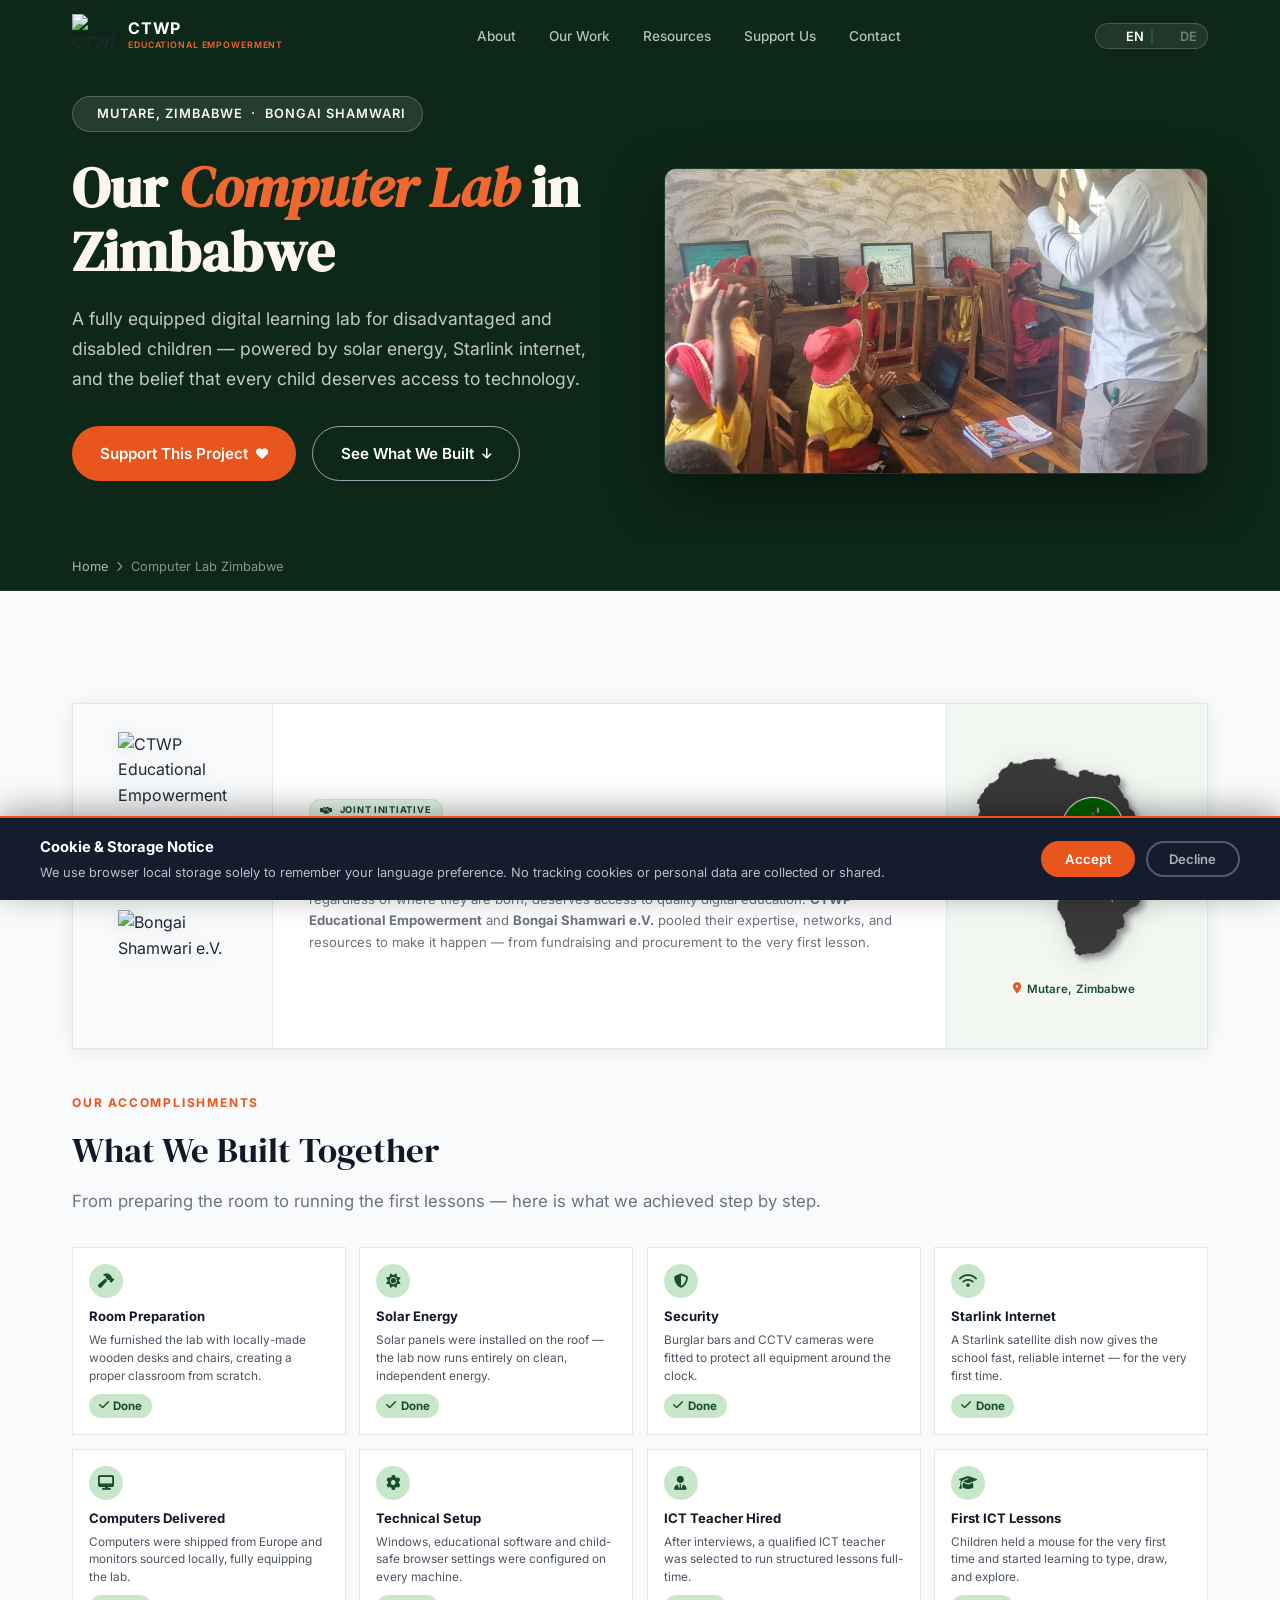
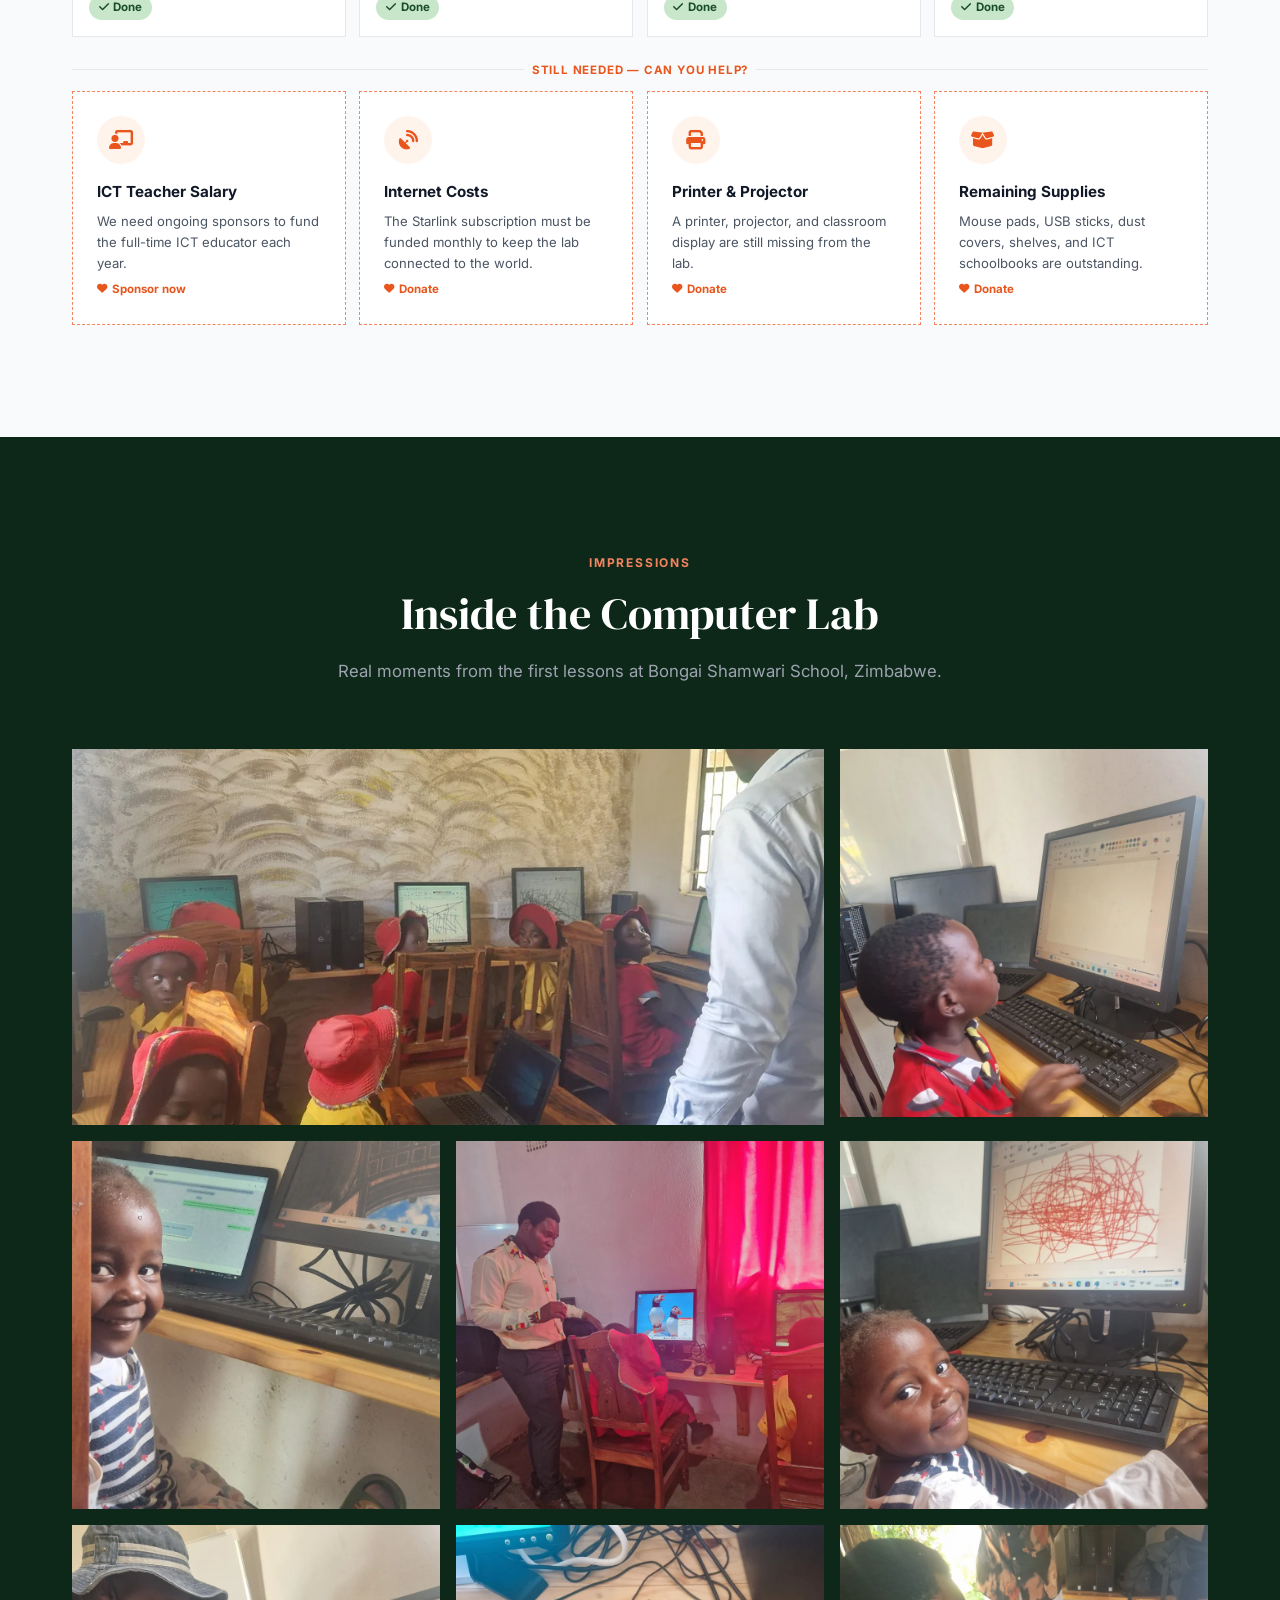
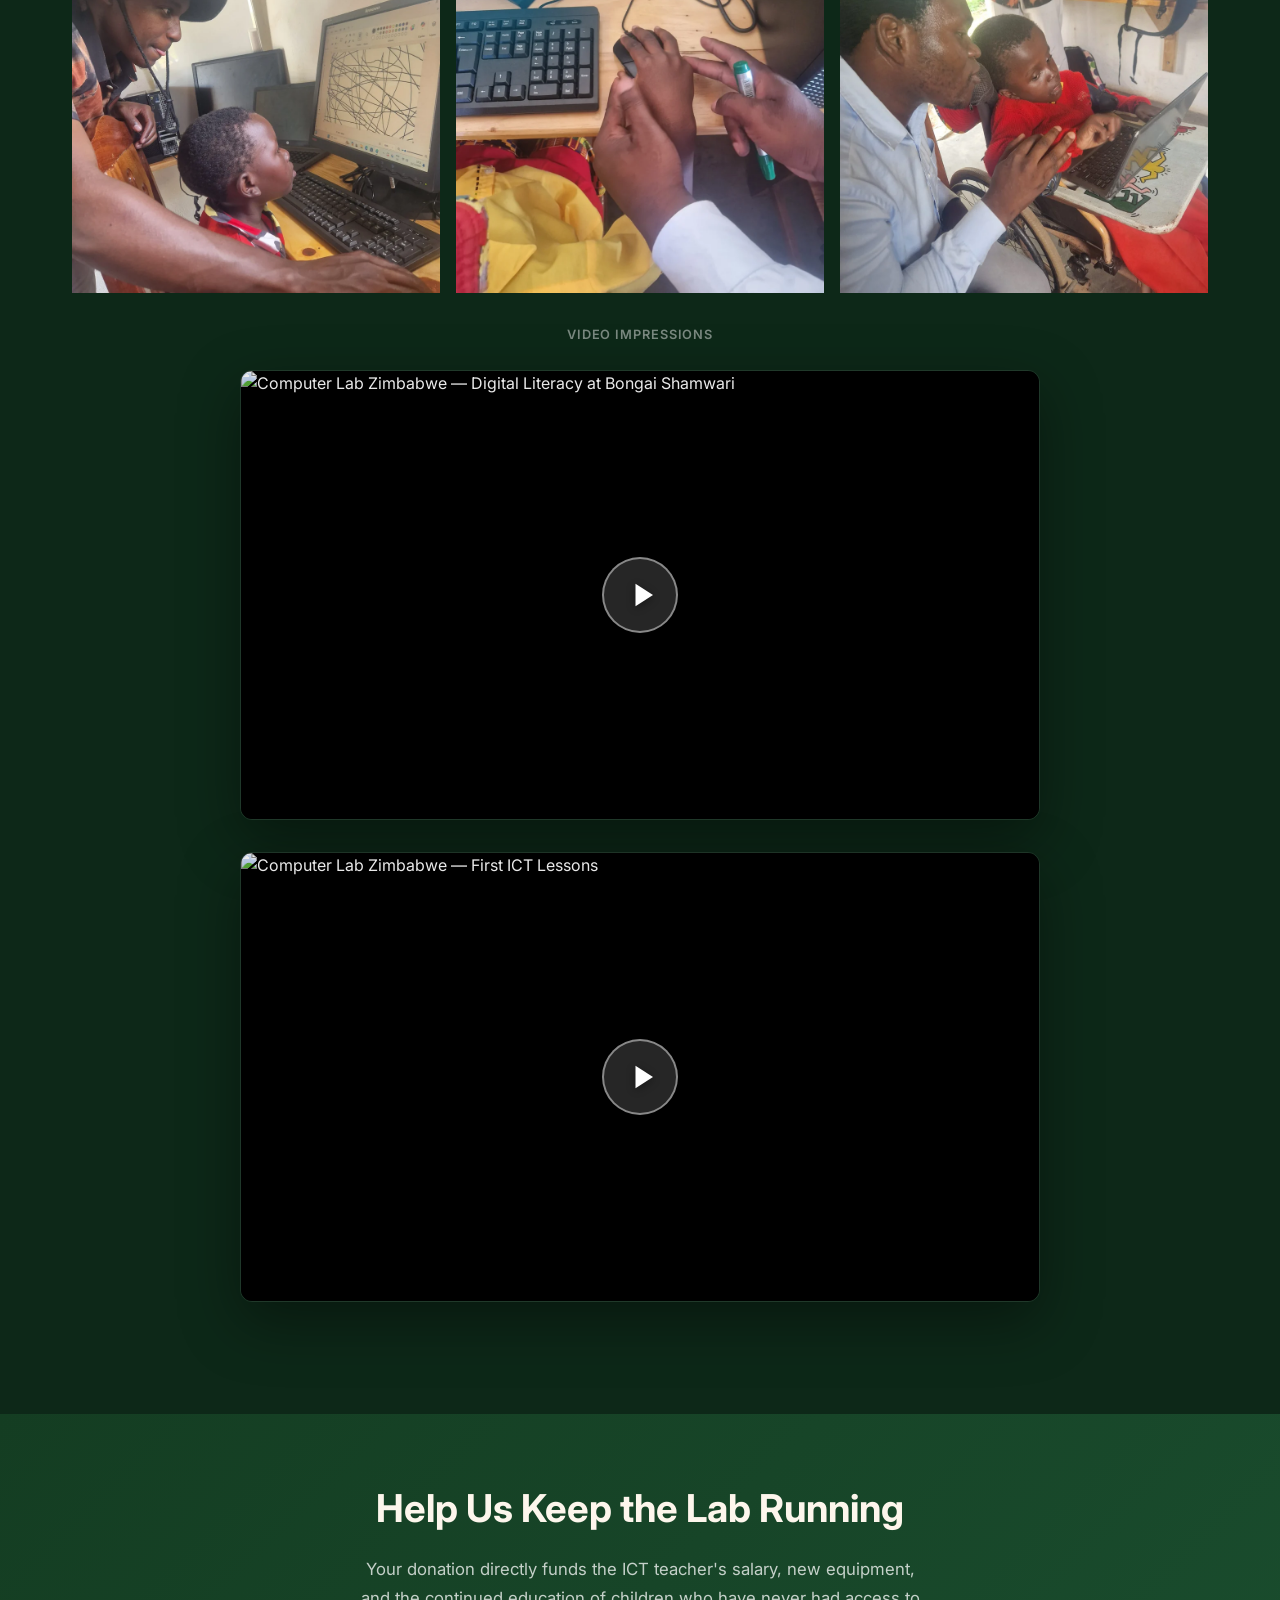
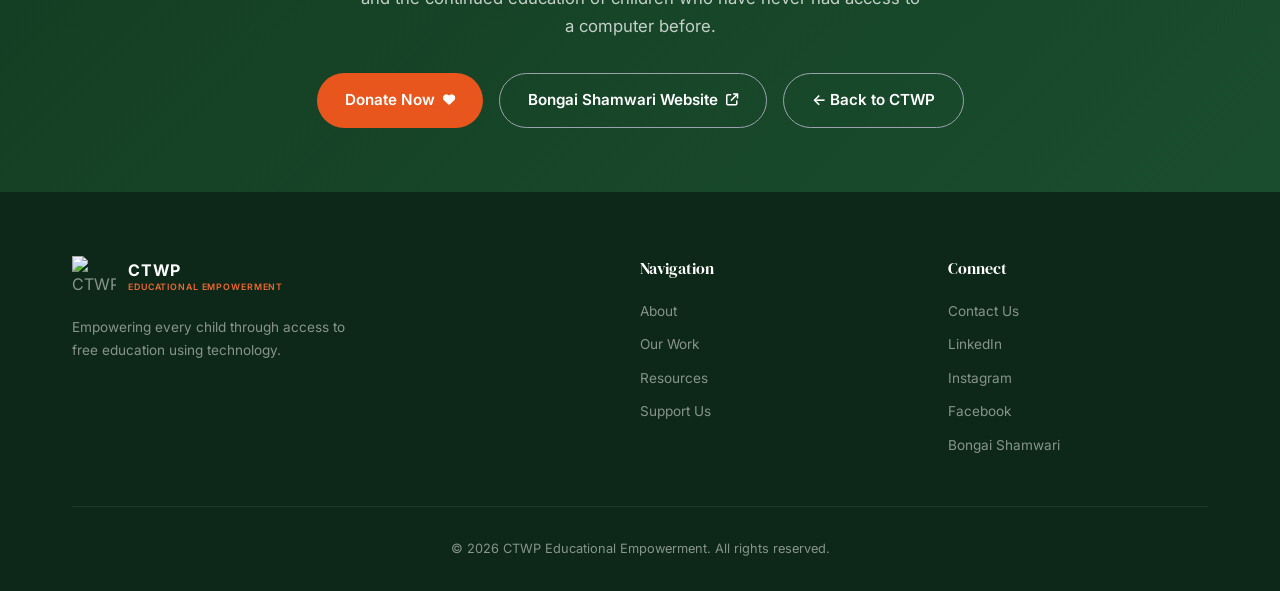
==== commit 656dfb2a: "Joint box: shorter one-line heading, orange divider lines - Heading: "One shared mission — built by " ====
--- a/lab.html
+++ b/lab.html
@@ -3,7 +3,7 @@
 <head>
   <meta charset="UTF-8">
   <meta name="viewport" content="width=device-width, initial-scale=1.0">
-  <!-- v22 -->
+  <!-- v23 -->
   <meta name="description" content="How CTWP Educational Empowerment and Bongai Shamwari e.V. built the first solar-powered computer lab for disadvantaged children in Mutare, Zimbabwe — bringing digital education to those who need it most.">
   <meta name="keywords" content="computer lab Zimbabwe, digital education Zimbabwe, Mutare Zimbabwe school, CTWP computer lab, Bongai Shamwari, educational technology Africa, solar powered school Zimbabwe">
   <meta name="author" content="CTWP Educational Empowerment">
@@ -228,7 +228,8 @@
     .lab-partner-divider-line {
       width: 1px;
       height: 12px;
-      background: var(--gray-300, #d1d5db);
+      background: var(--orange-500, #f97316);
+      opacity: 0.5;
     }
     .lab-partner-divider-x {
       font-size: 1.1rem;
@@ -701,7 +702,7 @@
         <!-- Centre: text -->
         <div class="lab-partner-text-col">
           <span class="lab-partner-tag"><i class="fas fa-handshake-simple"></i> Joint Initiative</span>
-          <h4>Two organisations, one mission — access to digital education for every child.</h4>
+          <h4>One shared mission — built by two.</h4>
           <p>This computer lab is the result of two organisations sharing one conviction: that every child, regardless of where they are born, deserves access to quality digital education. <strong>CTWP Educational Empowerment</strong> and <strong>Bongai Shamwari e.V.</strong> pooled their expertise, networks, and resources to make it happen — from fundraising and procurement to the very first lesson.</p>
         </div>
         <!-- Right: map -->
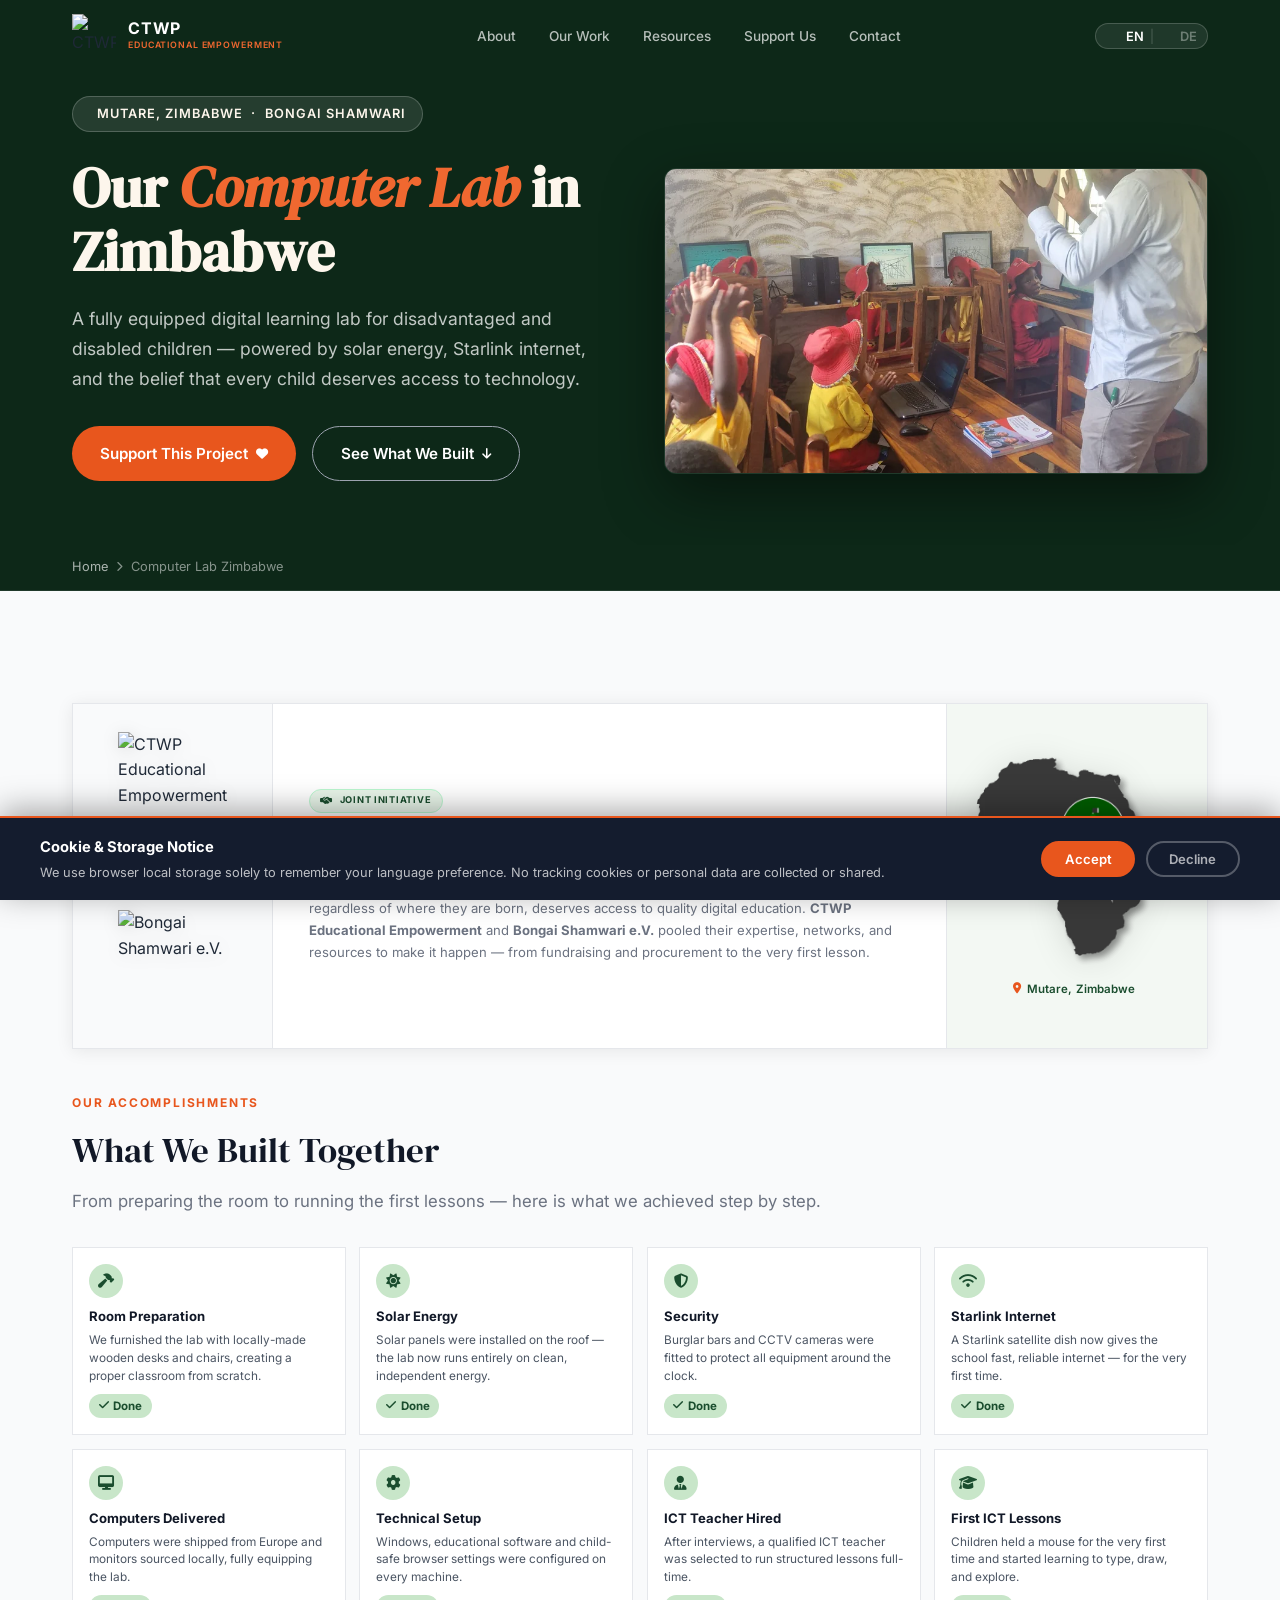
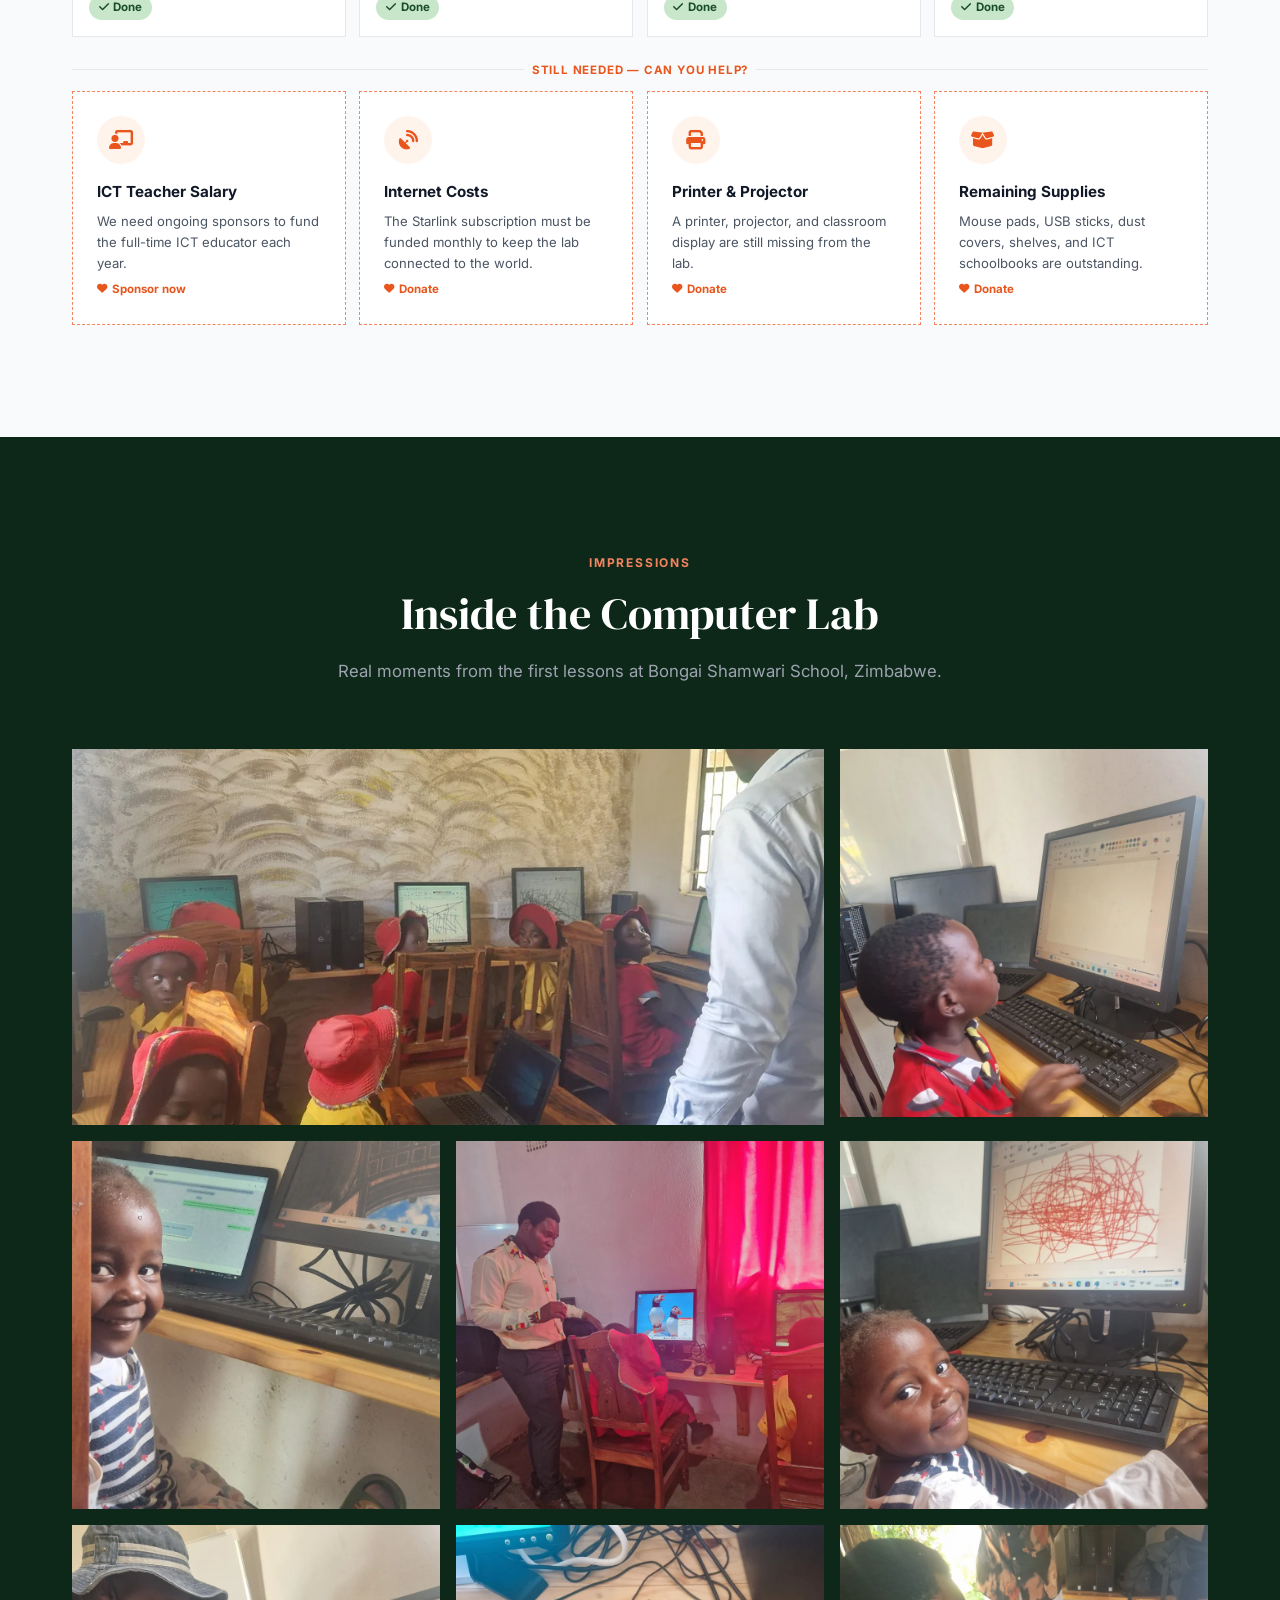
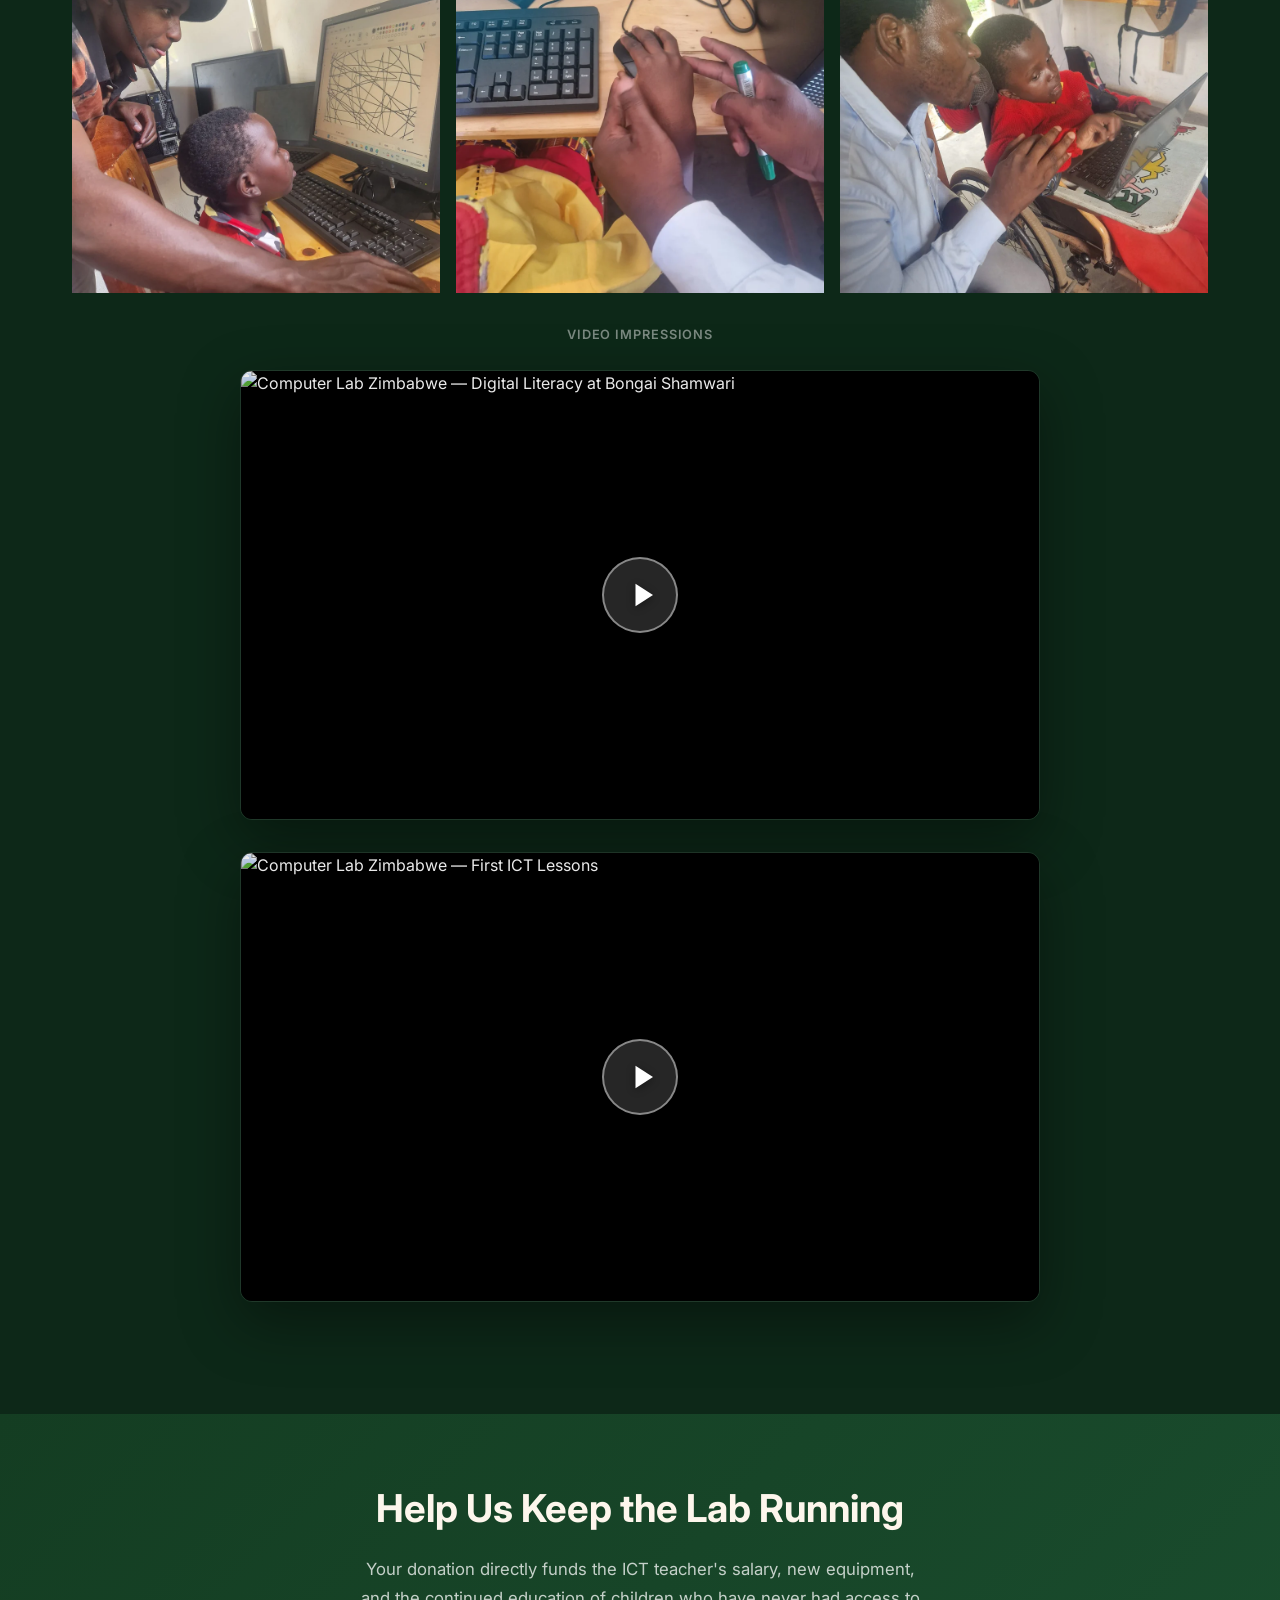
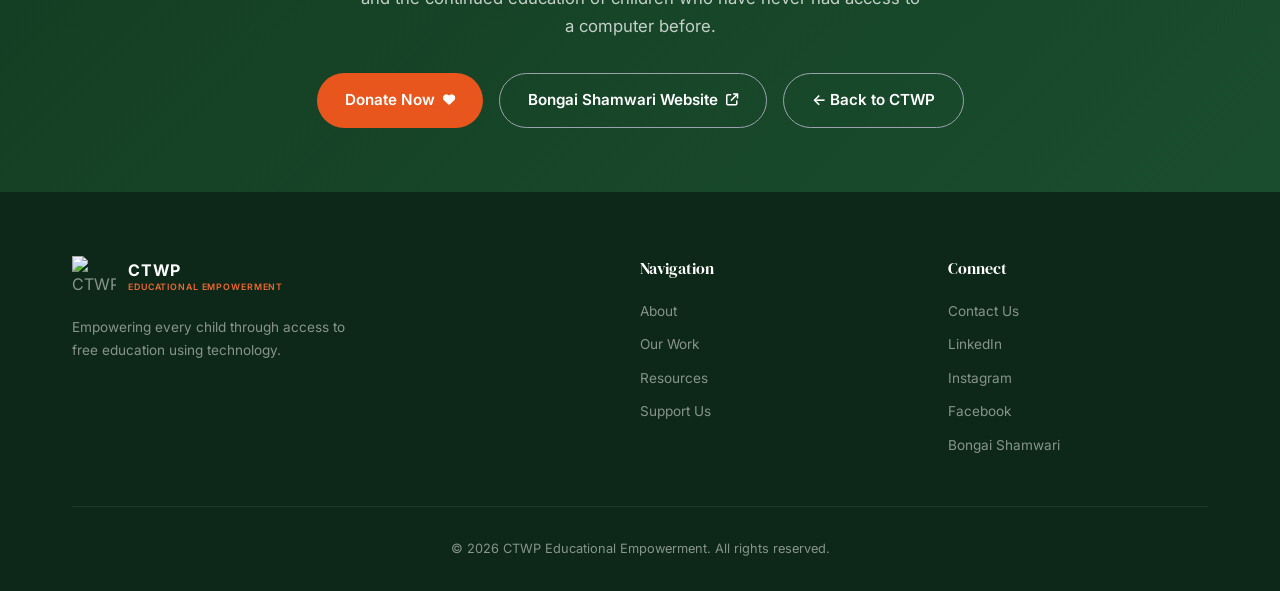
==== commit d2bbf5bc: "Add org names as second line below heading in joint box Co-Authored-By: Claude Sonnet 4.6 <noreply@a" ====
--- a/lab.html
+++ b/lab.html
@@ -3,7 +3,7 @@
 <head>
   <meta charset="UTF-8">
   <meta name="viewport" content="width=device-width, initial-scale=1.0">
-  <!-- v23 -->
+  <!-- v25 -->
   <meta name="description" content="How CTWP Educational Empowerment and Bongai Shamwari e.V. built the first solar-powered computer lab for disadvantaged children in Mutare, Zimbabwe — bringing digital education to those who need it most.">
   <meta name="keywords" content="computer lab Zimbabwe, digital education Zimbabwe, Mutare Zimbabwe school, CTWP computer lab, Bongai Shamwari, educational technology Africa, solar powered school Zimbabwe">
   <meta name="author" content="CTWP Educational Empowerment">
@@ -270,6 +270,14 @@
       margin: 0 0 0.6rem;
       line-height: 1.3;
     }
+    .h4-orgs {
+      display: block;
+      font-size: 0.7rem;
+      font-weight: 500;
+      color: var(--gray-400);
+      letter-spacing: 0.01em;
+      margin-top: 0.3rem;
+    }
     .lab-partner-text-col p {
       font-size: 0.82rem;
       color: var(--gray-500);
@@ -702,7 +710,7 @@
         <!-- Centre: text -->
         <div class="lab-partner-text-col">
           <span class="lab-partner-tag"><i class="fas fa-handshake-simple"></i> Joint Initiative</span>
-          <h4>One shared mission — built by two.</h4>
+          <h4>Stronger together — from idea to first lesson.<span class="h4-orgs">CTWP Educational Empowerment × Bongai Shamwari e.V.</span></h4>
           <p>This computer lab is the result of two organisations sharing one conviction: that every child, regardless of where they are born, deserves access to quality digital education. <strong>CTWP Educational Empowerment</strong> and <strong>Bongai Shamwari e.V.</strong> pooled their expertise, networks, and resources to make it happen — from fundraising and procurement to the very first lesson.</p>
         </div>
         <!-- Right: map -->
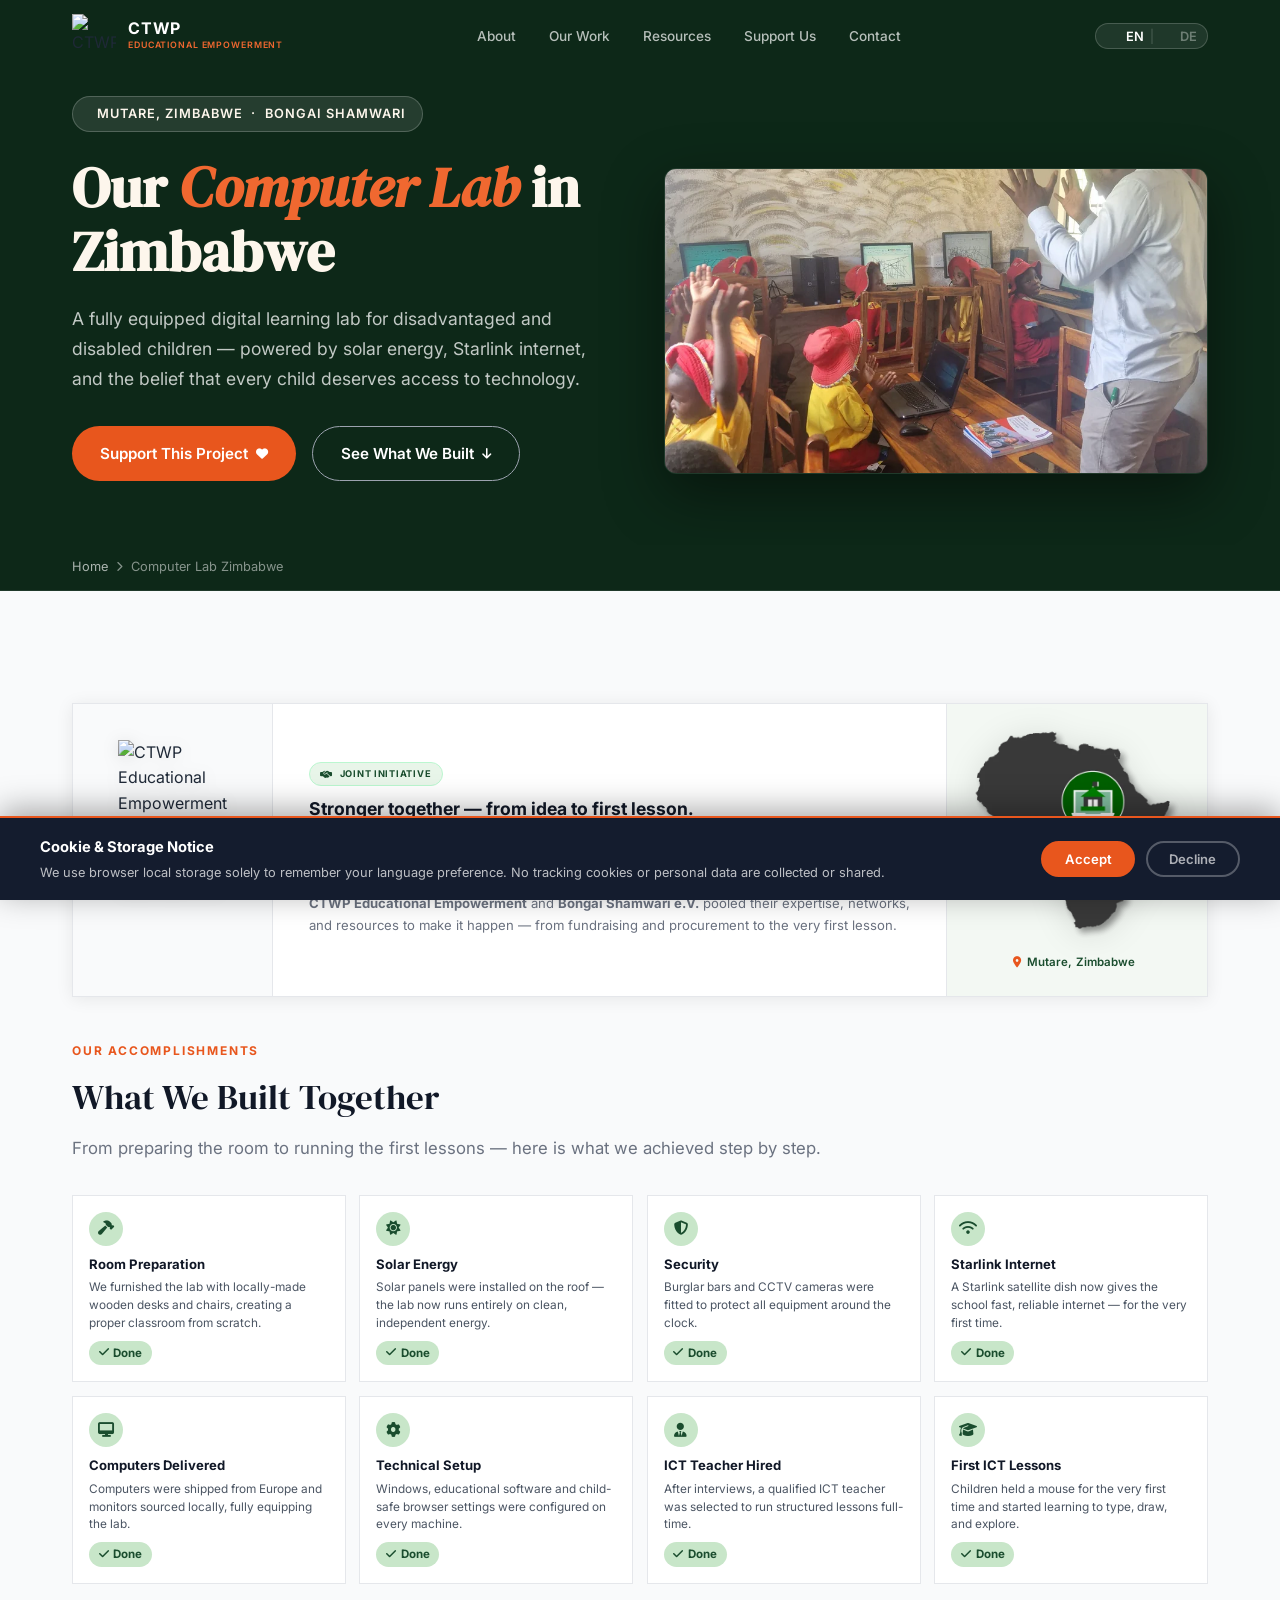
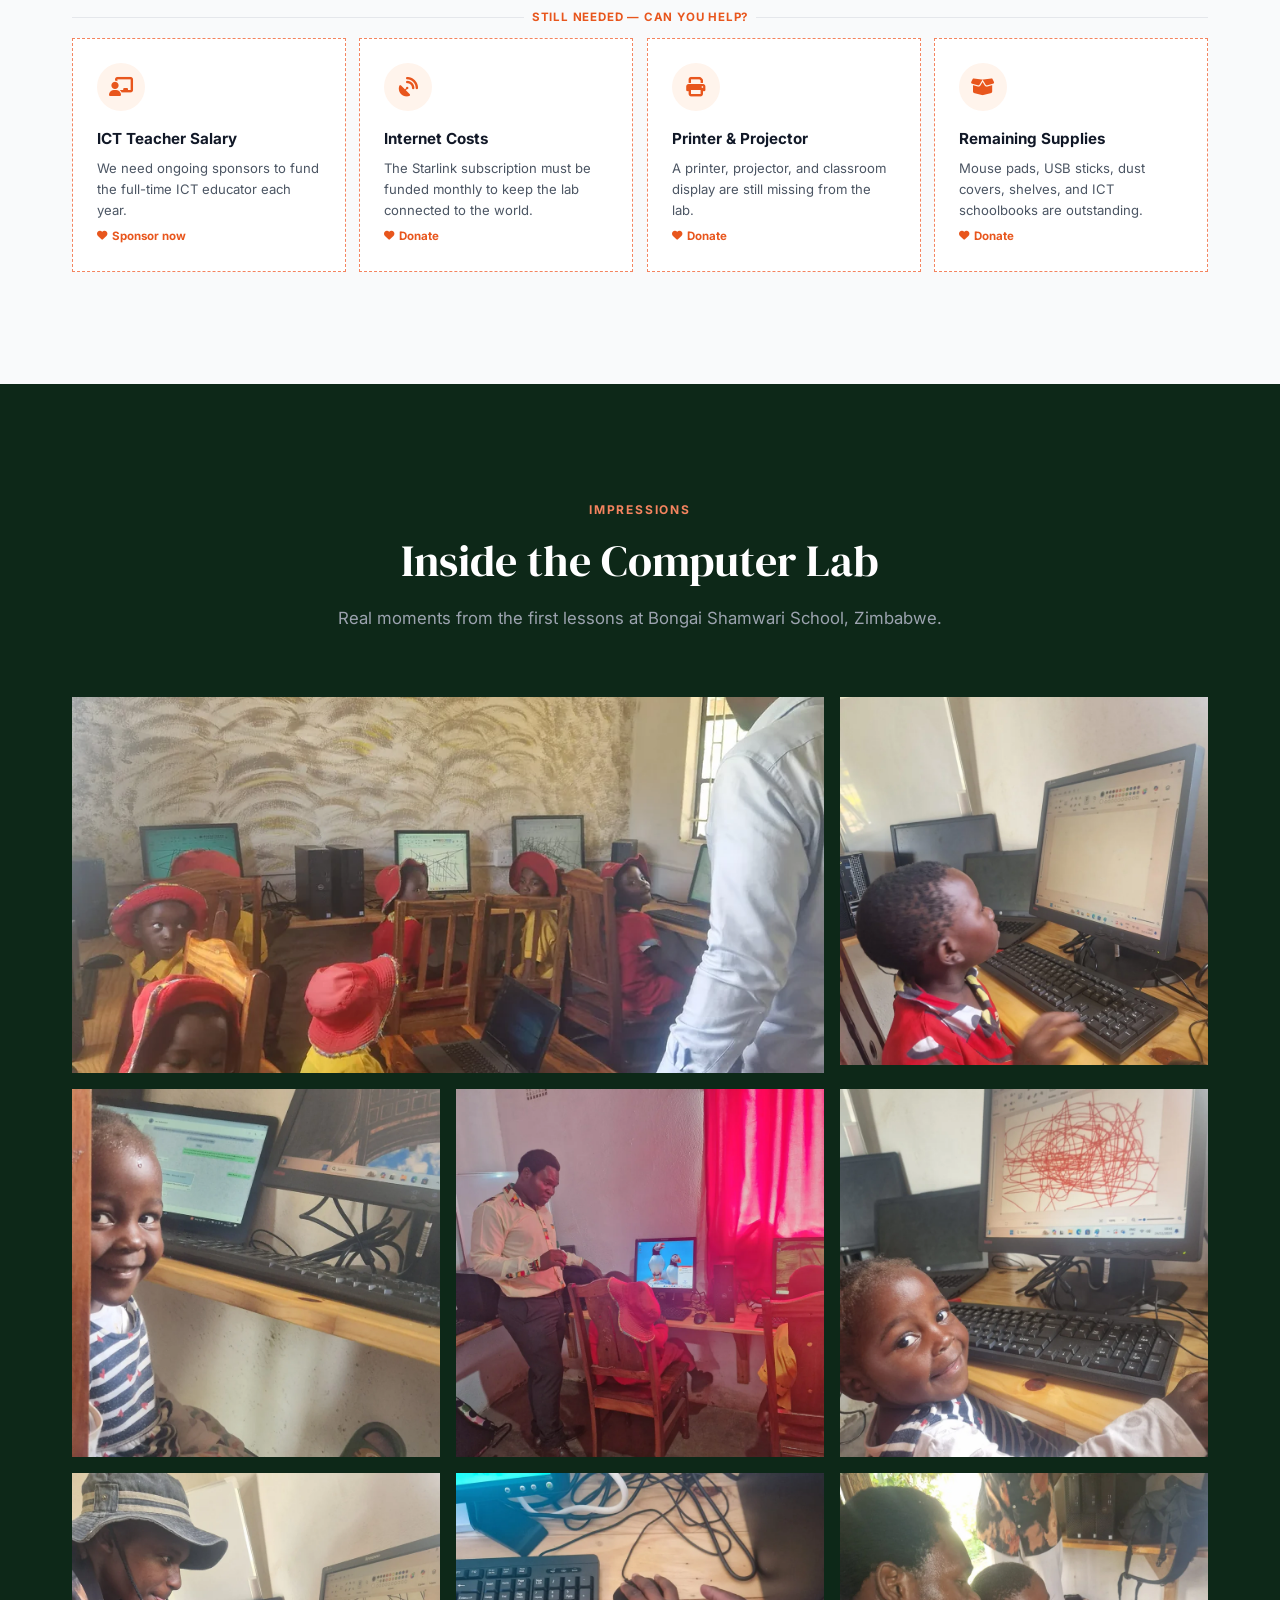
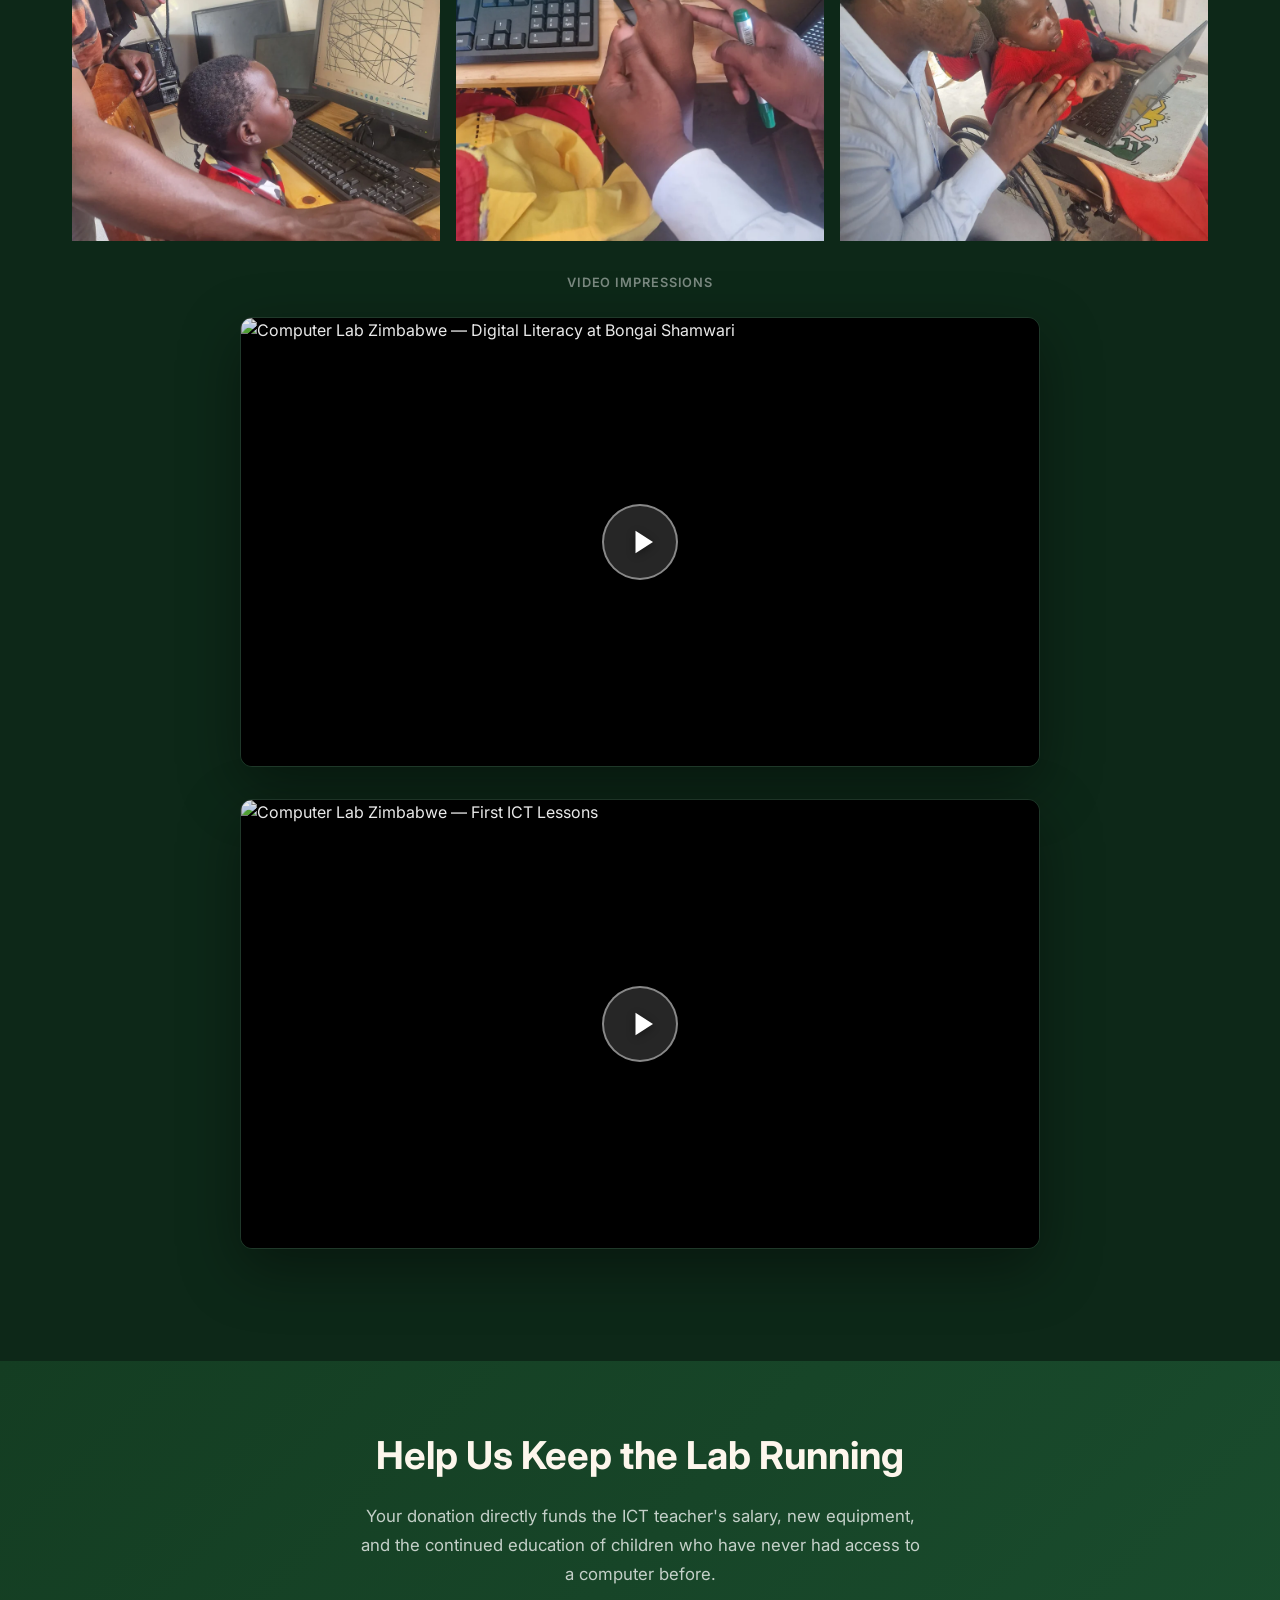
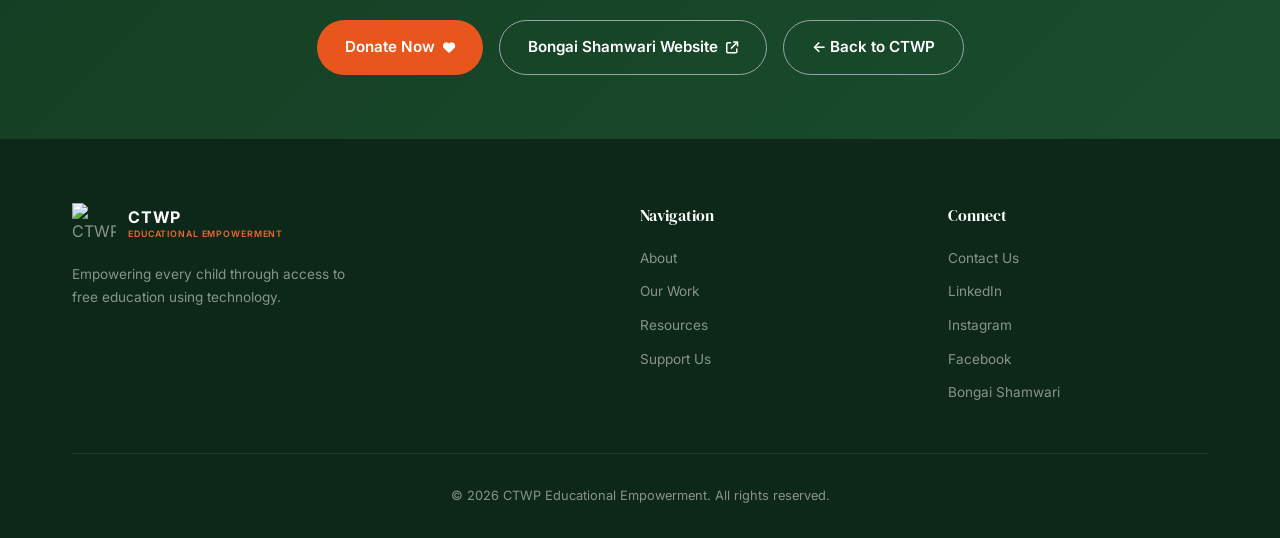
==== commit a18ae34c: "Line break before 'every child' in joint box paragraph Co-Authored-By: Claude Sonnet 4.6 <noreply@an" ====
--- a/lab.html
+++ b/lab.html
@@ -3,7 +3,7 @@
 <head>
   <meta charset="UTF-8">
   <meta name="viewport" content="width=device-width, initial-scale=1.0">
-  <!-- v25 -->
+  <!-- v27 -->
   <meta name="description" content="How CTWP Educational Empowerment and Bongai Shamwari e.V. built the first solar-powered computer lab for disadvantaged children in Mutare, Zimbabwe — bringing digital education to those who need it most.">
   <meta name="keywords" content="computer lab Zimbabwe, digital education Zimbabwe, Mutare Zimbabwe school, CTWP computer lab, Bongai Shamwari, educational technology Africa, solar powered school Zimbabwe">
   <meta name="author" content="CTWP Educational Empowerment">
@@ -698,11 +698,6 @@
           <div class="lab-partner-logo-wrap">
             <img src="assets/images/Logos/ctwp logo round.webp" alt="CTWP Educational Empowerment" decoding="async">
           </div>
-          <div class="lab-partner-divider">
-            <div class="lab-partner-divider-line"></div>
-            <span class="lab-partner-divider-x">×</span>
-            <div class="lab-partner-divider-line"></div>
-          </div>
           <div class="lab-partner-logo-wrap">
             <img src="assets/images/Computer Lab/lab-bongai-logo.webp" alt="Bongai Shamwari e.V." decoding="async">
           </div>
@@ -711,7 +706,7 @@
         <div class="lab-partner-text-col">
           <span class="lab-partner-tag"><i class="fas fa-handshake-simple"></i> Joint Initiative</span>
           <h4>Stronger together — from idea to first lesson.<span class="h4-orgs">CTWP Educational Empowerment × Bongai Shamwari e.V.</span></h4>
-          <p>This computer lab is the result of two organisations sharing one conviction: that every child, regardless of where they are born, deserves access to quality digital education. <strong>CTWP Educational Empowerment</strong> and <strong>Bongai Shamwari e.V.</strong> pooled their expertise, networks, and resources to make it happen — from fundraising and procurement to the very first lesson.</p>
+          <p>This computer lab is the result of two organisations sharing one conviction:<br>that every child, regardless of where they are born, deserves access to quality digital education. <strong style="white-space:nowrap">CTWP Educational Empowerment</strong> and <strong style="white-space:nowrap">Bongai Shamwari e.V.</strong> pooled their expertise, networks, and resources to make it happen — from fundraising and procurement to the very first lesson.</p>
         </div>
         <!-- Right: map -->
         <div class="lab-partner-map-col" aria-label="Map of Africa with Zimbabwe marked">
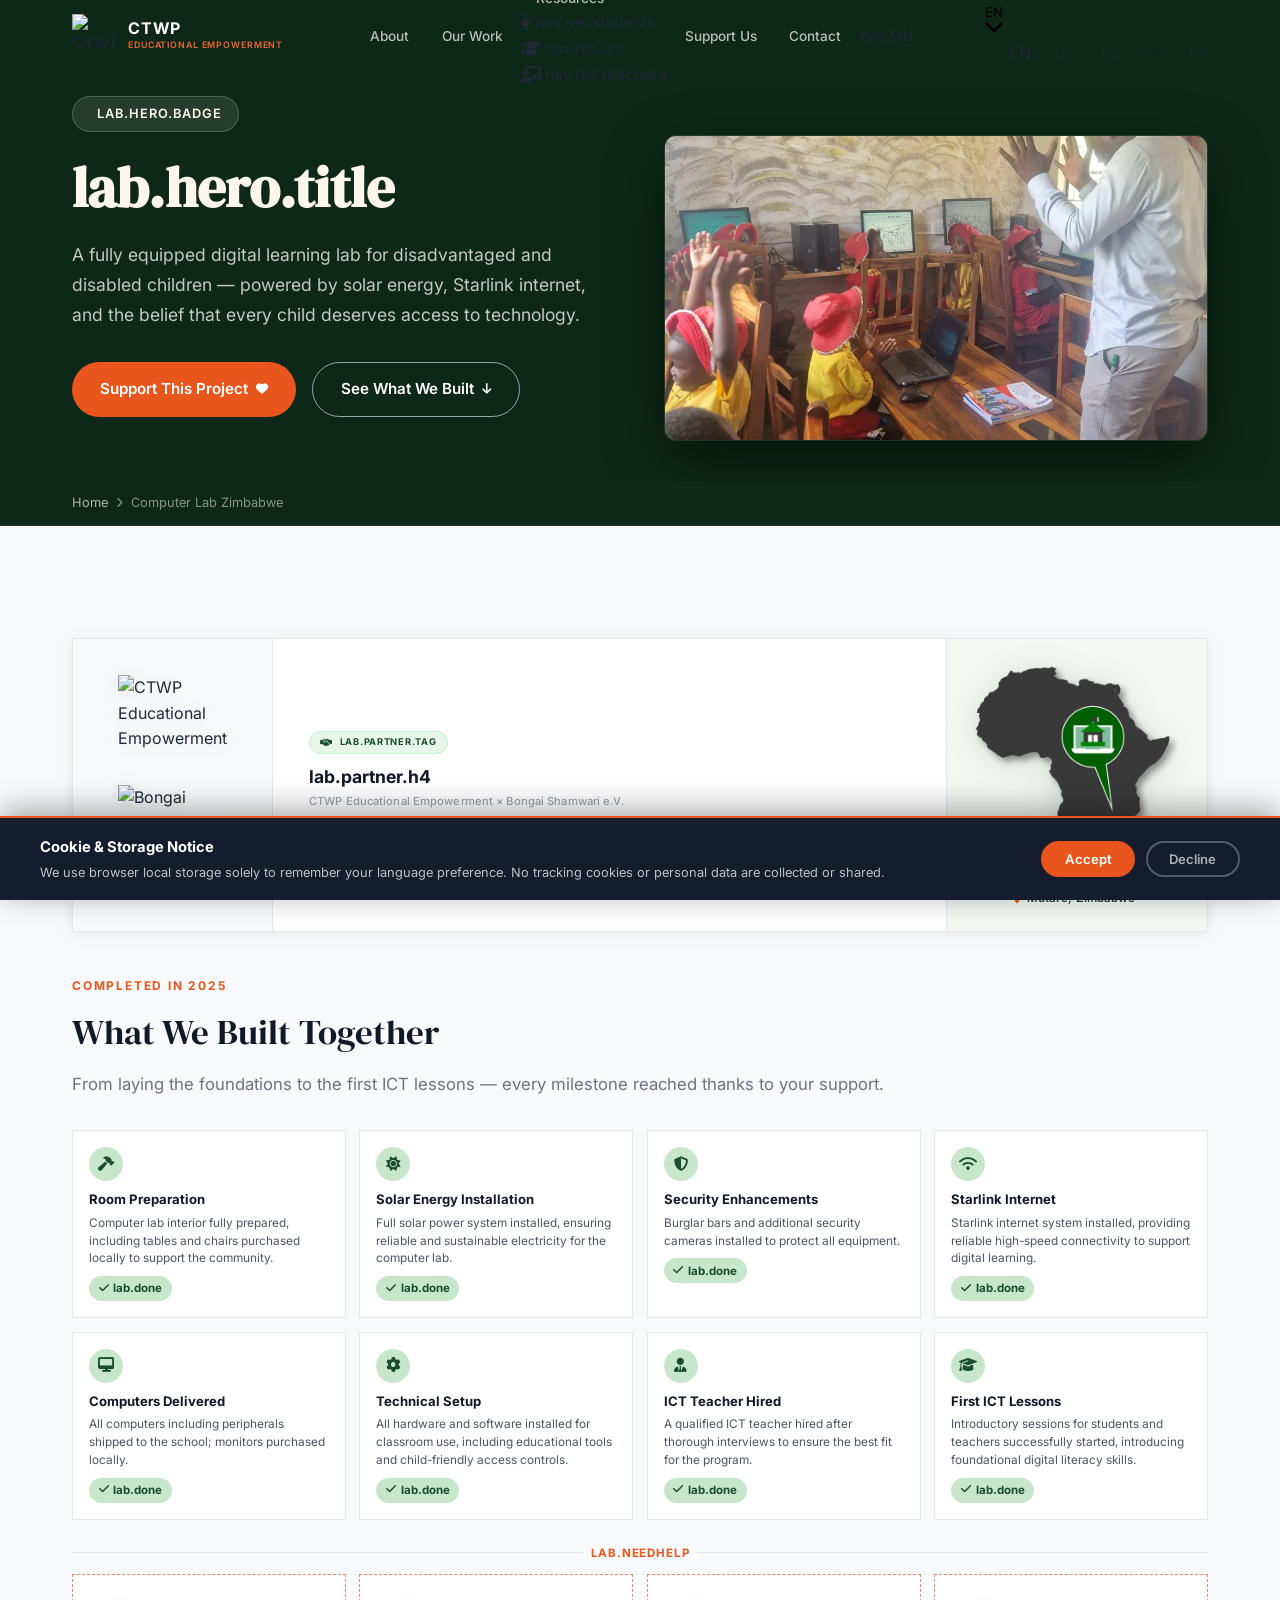
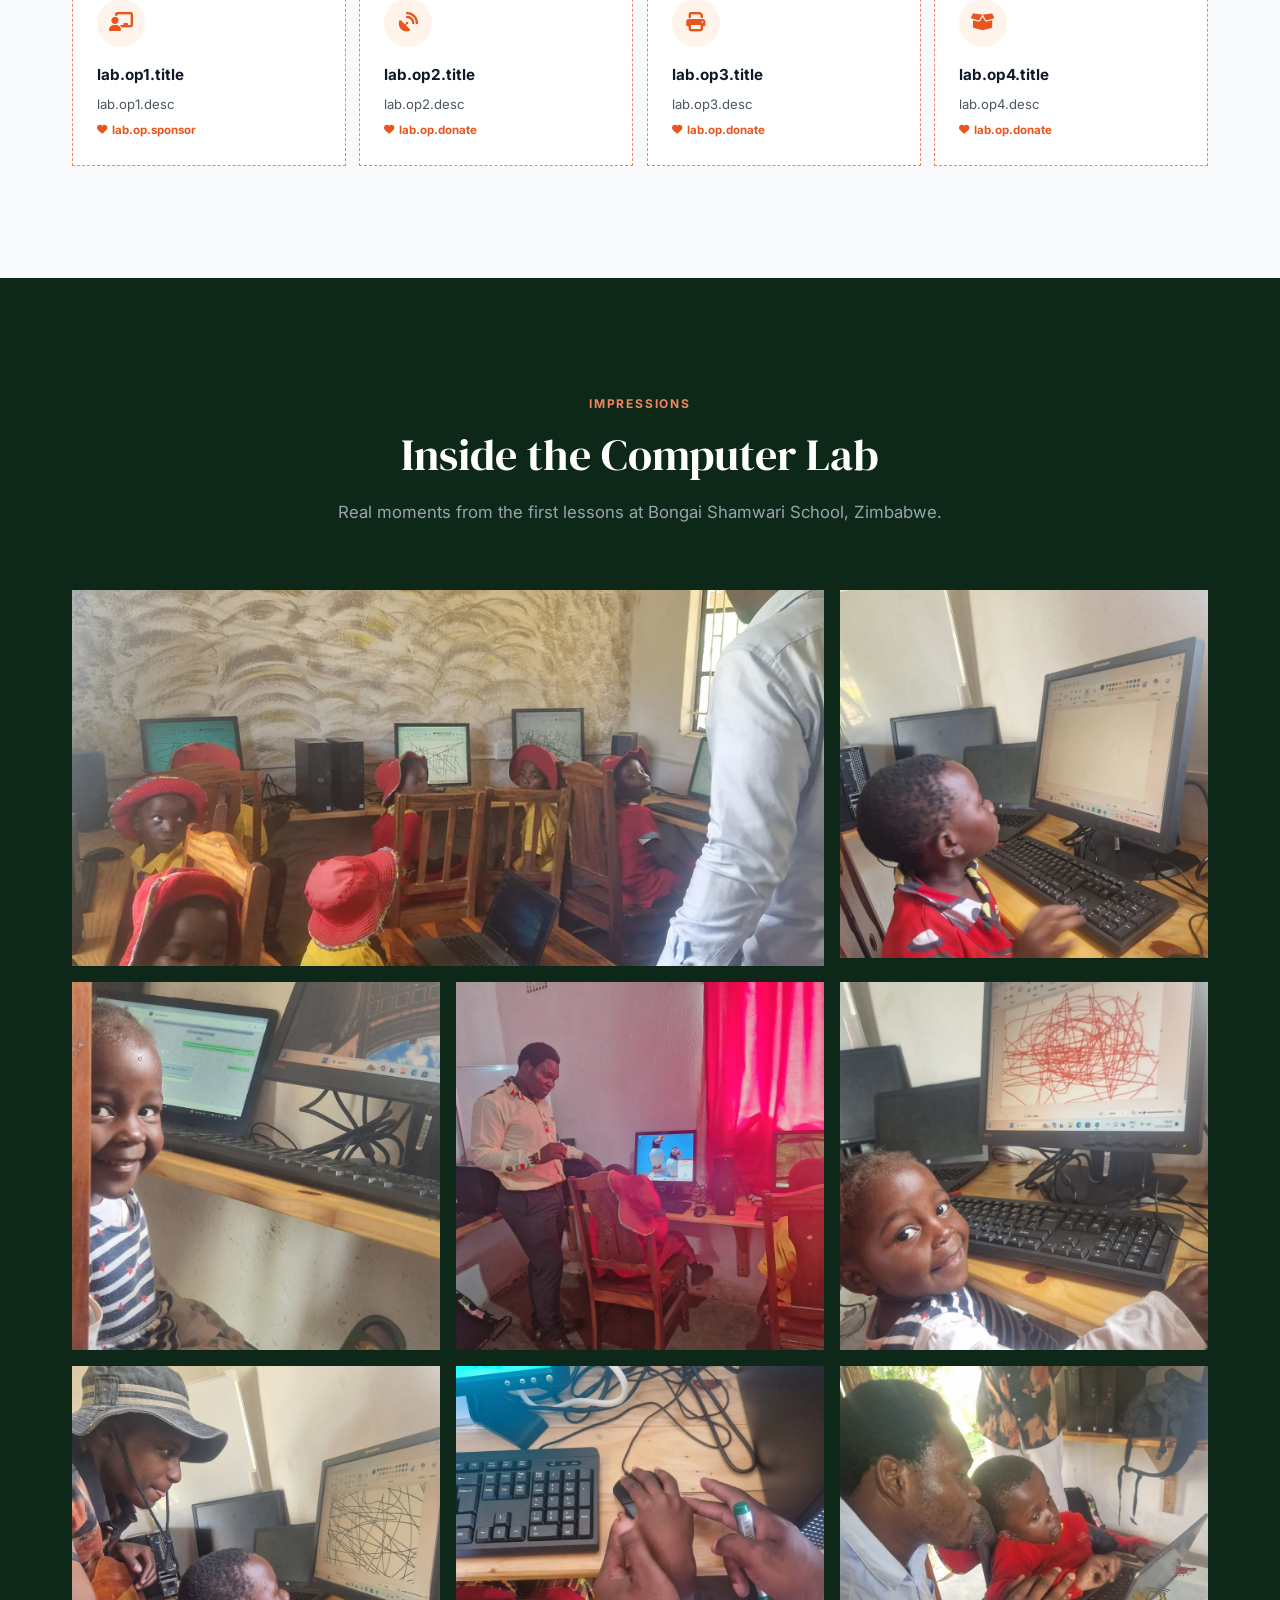
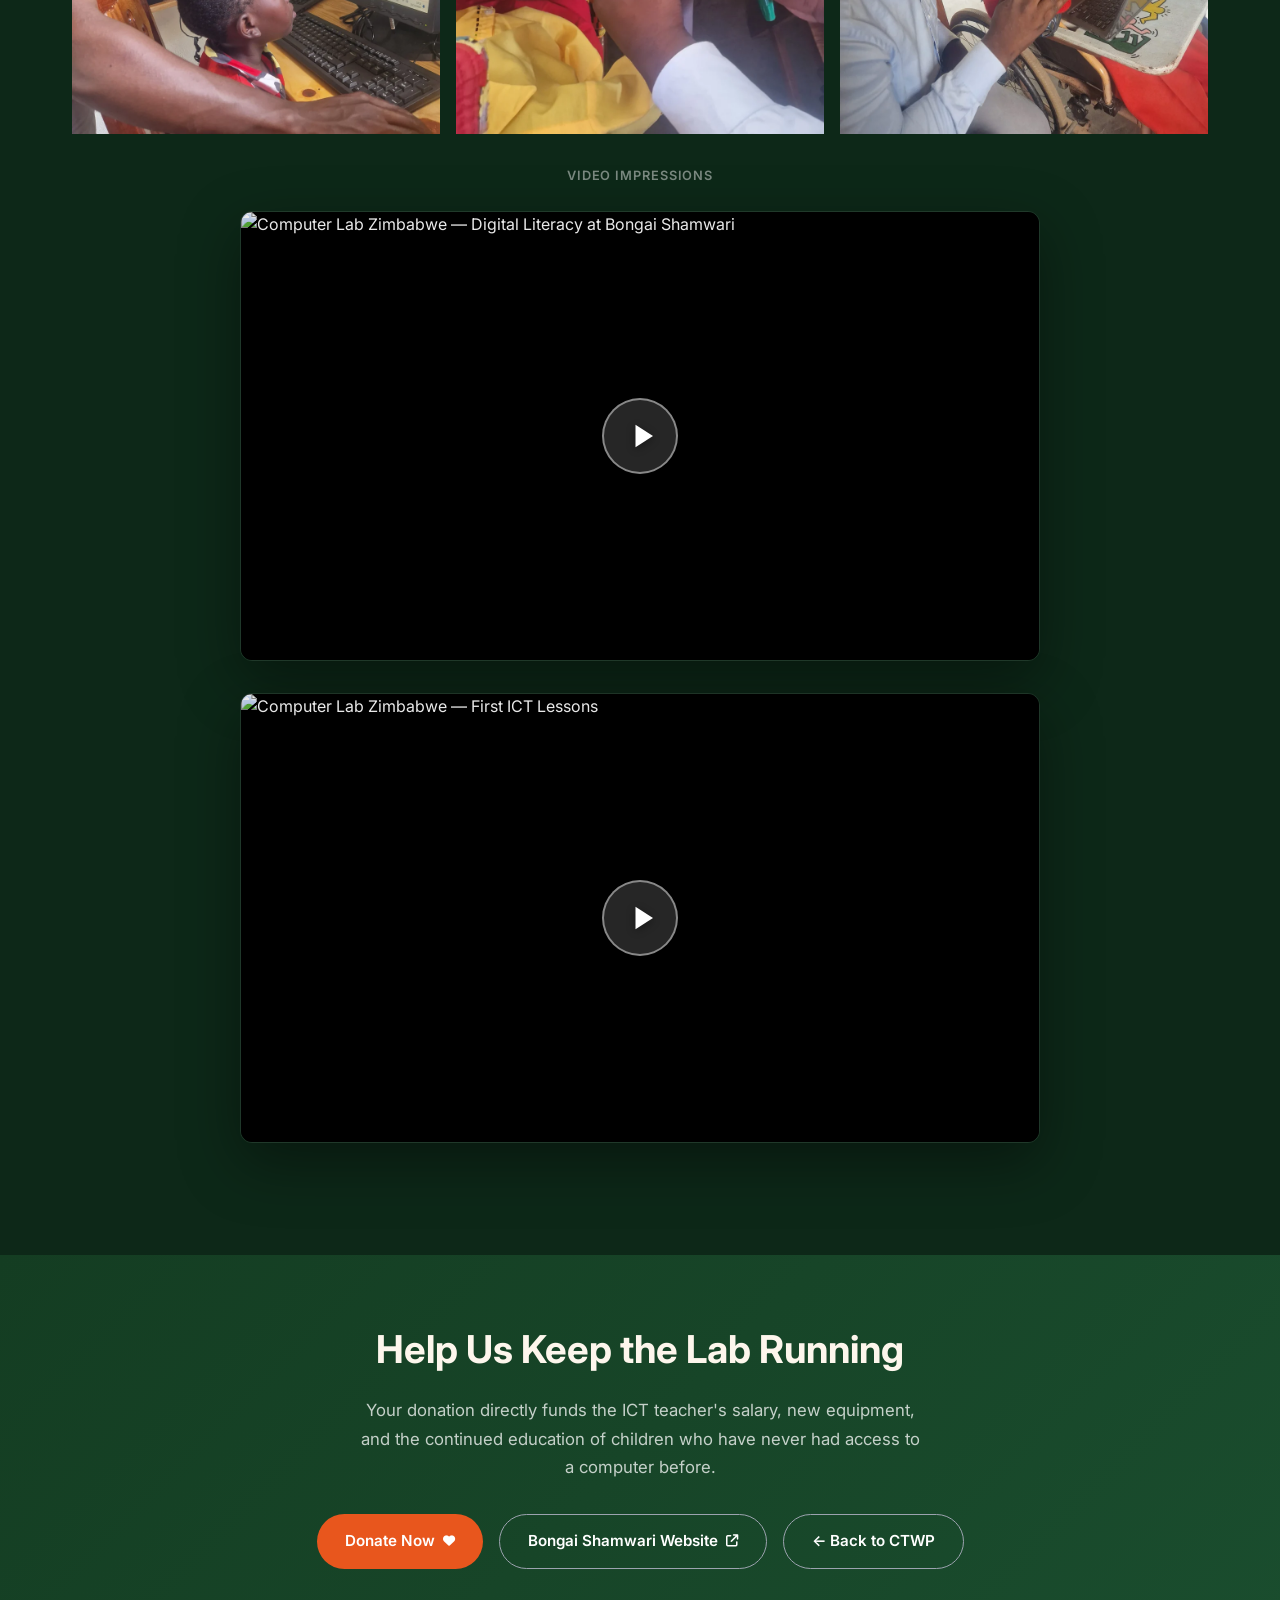
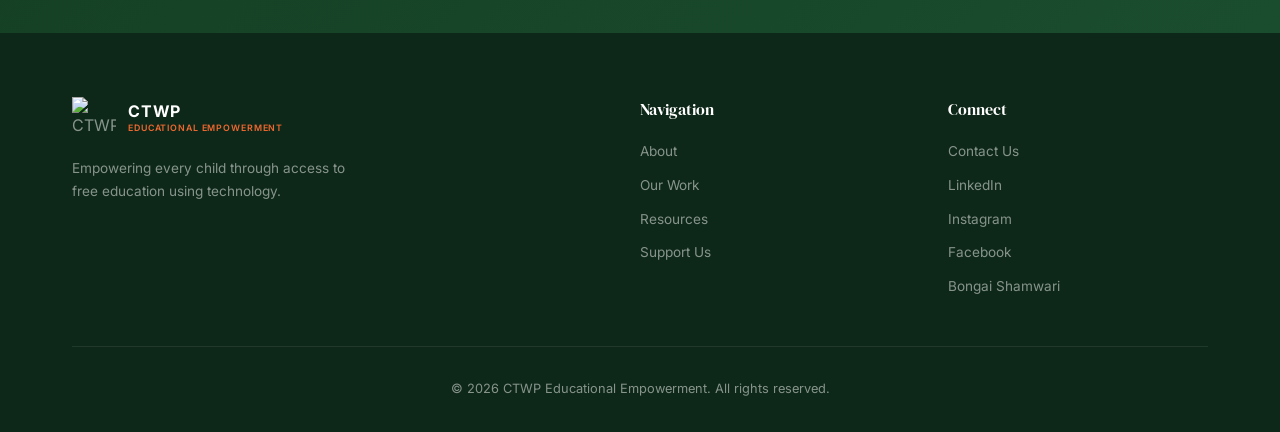
==== commit b288ec51: "Lab hero: replace image with autoplay muted video loop Self-hosted 16:9 clip at assets/images/Comput" ====
--- a/lab.html
+++ b/lab.html
@@ -3,22 +3,36 @@
 <head>
   <meta charset="UTF-8">
   <meta name="viewport" content="width=device-width, initial-scale=1.0">
-  <!-- v27 -->
-  <meta name="description" content="How CTWP Educational Empowerment and Bongai Shamwari e.V. built the first solar-powered computer lab for disadvantaged children in Mutare, Zimbabwe — bringing digital education to those who need it most.">
+  <!-- v28 -->
+  <meta name="description" content="How CTWP and Bongai Shamwari e.V. built a solar-powered computer lab for disadvantaged children in Mutare, Zimbabwe — bringing digital education to those who need it most.">
   <meta name="keywords" content="computer lab Zimbabwe, digital education Zimbabwe, Mutare Zimbabwe school, CTWP computer lab, Bongai Shamwari, educational technology Africa, solar powered school Zimbabwe">
   <meta name="author" content="CTWP Educational Empowerment">
-  <meta name="robots" content="index, follow">
+  <meta name="robots" content="index, follow, max-snippet:-1, max-image-preview:large">
   <title>Computer Lab Zimbabwe — Digital Education in Mutare | CTWP Educational Empowerment</title>
-  <!-- Canonical -->
+  <!-- Canonical + Sitemap -->
   <link rel="canonical" href="https://www.ctwp-education.eu.org/lab.html">
+  <link rel="sitemap" type="application/xml" href="/sitemap.xml">
+  <meta name="theme-color" content="#0d2818">
   <!-- Open Graph -->
   <meta property="og:type" content="article">
   <meta property="og:url" content="https://www.ctwp-education.eu.org/lab.html">
   <meta property="og:site_name" content="CTWP Educational Empowerment">
   <meta property="og:title" content="Computer Lab Zimbabwe — Digital Education in Mutare | CTWP">
-  <meta property="og:description" content="How CTWP and Bongai Shamwari e.V. built the first solar-powered computer lab for disadvantaged children in Mutare, Zimbabwe.">
+  <meta property="og:description" content="How CTWP and Bongai Shamwari e.V. built a solar-powered computer lab for disadvantaged children in Mutare, Zimbabwe — digital education for those who need it most.">
   <meta property="og:image" content="https://www.ctwp-education.eu.org/assets/images/Computer%20Lab/lab-hero.webp">
+  <meta property="og:image:width" content="1200">
+  <meta property="og:image:height" content="630">
   <meta property="og:locale" content="en_US">
+  <meta property="og:locale:alternate" content="de_DE">
+  <meta property="og:locale:alternate" content="es_ES">
+  <meta property="og:locale:alternate" content="pt_BR">
+  <meta property="og:locale:alternate" content="fr_FR">
+  <link rel="alternate" hreflang="en" href="https://www.ctwp-education.eu.org/lab.html">
+  <link rel="alternate" hreflang="de" href="https://www.ctwp-education.eu.org/lab.html">
+  <link rel="alternate" hreflang="es" href="https://www.ctwp-education.eu.org/lab.html">
+  <link rel="alternate" hreflang="pt-BR" href="https://www.ctwp-education.eu.org/lab.html">
+  <link rel="alternate" hreflang="fr" href="https://www.ctwp-education.eu.org/lab.html">
+  <link rel="alternate" hreflang="x-default" href="https://www.ctwp-education.eu.org/lab.html">
   <!-- Twitter Card -->
   <meta name="twitter:card" content="summary_large_image">
   <meta name="twitter:title" content="Computer Lab Zimbabwe — Digital Education in Mutare | CTWP">
@@ -34,7 +48,10 @@
         "@id": "https://www.ctwp-education.eu.org/lab.html",
         "url": "https://www.ctwp-education.eu.org/lab.html",
         "name": "Computer Lab Zimbabwe — Digital Education in Mutare",
-        "description": "How CTWP Educational Empowerment and Bongai Shamwari e.V. built the first solar-powered computer lab for disadvantaged children in Mutare, Zimbabwe.",
+        "description": "How CTWP and Bongai Shamwari e.V. built a solar-powered computer lab for disadvantaged children in Mutare, Zimbabwe — digital education for those who need it most.",
+        "datePublished": "2025-01-01",
+        "dateModified": "2026-05-09",
+        "inLanguage": ["en", "de", "es", "pt", "fr"],
         "isPartOf": {"@id": "https://www.ctwp-education.eu.org/"},
         "publisher": {"@type": "NGO", "name": "CTWP Educational Empowerment", "url": "https://www.ctwp-education.eu.org/"},
         "image": "https://www.ctwp-education.eu.org/assets/images/Computer%20Lab/lab-hero.webp"
@@ -71,7 +88,7 @@
   <link rel="preconnect" href="https://cdn.jsdelivr.net">
 
   <!-- Critical CSS -->
-  <link rel="stylesheet" href="assets/css/style.css?v=10">
+  <link rel="stylesheet" href="assets/css/style.css?v=26">
 
   <!-- Non-render-blocking: Google Fonts -->
   <link rel="preload" as="style" href="https://fonts.googleapis.com/css2?family=DM+Serif+Display:ital@0;1&family=Inter:wght@300;400;500;600;700&display=swap" onload="this.onload=null;this.rel='stylesheet'">
@@ -158,7 +175,8 @@
       box-shadow: 0 20px 60px rgba(0,0,0,0.45);
       border: 1px solid rgba(255,255,255,0.08);
     }
-    .lab-hero-img img {
+    .lab-hero-img img,
+    .lab-hero-img video {
       position: absolute;
       inset: 0;
       width: 100%;
@@ -629,11 +647,19 @@
       <ul class="nav-links" id="navLinks">
         <li><a href="index.html#about" class="nav-link" data-i18n="nav.about">About</a></li>
         <li><a href="index.html#gallery" class="nav-link" data-i18n="nav.work">Our Work</a></li>
-        <li><a href="index.html#resources" class="nav-link" data-i18n="nav.resources">Resources</a></li>
+        <li class="nav-dropdown">
+          <a href="index.html#resources" class="nav-link nav-link-has-dropdown" data-i18n="nav.resources">Resources <i class="fas fa-chevron-down"></i></a>
+          <ul class="nav-dropdown-menu">
+            <li><a href="students.html"><i class="fas fa-child"></i> <span data-i18n="nav.res.students">K–12 Students</span></a></li>
+            <li><a href="university.html"><i class="fas fa-graduation-cap"></i> <span data-i18n="nav.res.uni">University</span></a></li>
+            <li><a href="teachers.html"><i class="fas fa-chalkboard-teacher"></i> <span data-i18n="nav.res.teachers">Teachers</span></a></li>
+          </ul>
+        </li>
         <li><a href="index.html#support" class="nav-link" data-i18n="nav.support">Support Us</a></li>
         <li><a href="index.html#contact" class="nav-link" data-i18n="nav.contact">Contact</a></li>
+        <li><a href="lab.html" class="nav-btn-lab active" data-i18n="nav.lab">Our Lab</a></li>
       </ul>
-      <button id="langToggle" class="lang-toggle"><span class="lang-opt" data-lang="en"><span class="fi fi-us"></span> EN</span><span class="lang-sep">|</span><span class="lang-opt" data-lang="de"><span class="fi fi-de"></span> DE</span></button>
+      <div id="langToggle" class="lang-switcher"><button class="lang-trigger" aria-haspopup="true" aria-expanded="false"><span class="fi fi-us lang-trigger-flag"></span><span class="lang-trigger-code">EN</span><svg class="lang-arrow" viewBox="0 0 10 6" fill="none" xmlns="http://www.w3.org/2000/svg"><path d="M1 1l4 4 4-4" stroke="currentColor" stroke-width="1.5" stroke-linecap="round" stroke-linejoin="round"/></svg></button><div class="lang-dropdown"><span class="lang-opt" data-lang="en"><span class="fi fi-us"></span> EN</span><span class="lang-opt" data-lang="de"><span class="fi fi-de"></span> DE</span><span class="lang-opt" data-lang="es"><span class="fi fi-es"></span> ES</span><span class="lang-opt" data-lang="pt"><span class="fi fi-br"></span> PT</span><span class="lang-opt" data-lang="fr"><span class="fi fi-fr"></span> FR</span></div></div>
       <button class="hamburger" id="hamburger" aria-label="Toggle navigation">
         <span></span><span></span><span></span>
       </button>
@@ -645,9 +671,16 @@
     <ul class="mobile-nav-links">
       <li><a href="index.html#about" class="mobile-link" data-i18n="nav.about">About</a></li>
       <li><a href="index.html#gallery" class="mobile-link" data-i18n="nav.work">Our Work</a></li>
-      <li><a href="index.html#resources" class="mobile-link" data-i18n="nav.resources">Resources</a></li>
+      <li><a href="index.html#resources" class="mobile-link" data-i18n="nav.resources">Resources</a>
+        <ul class="mobile-sub-links">
+          <li><a href="students.html" class="mobile-sub-link" data-i18n="nav.res.students">K–12 Students</a></li>
+          <li><a href="university.html" class="mobile-sub-link" data-i18n="nav.res.uni">University</a></li>
+          <li><a href="teachers.html" class="mobile-sub-link" data-i18n="nav.res.teachers">Teachers</a></li>
+        </ul>
+      </li>
       <li><a href="index.html#support" class="mobile-link" data-i18n="nav.support">Support Us</a></li>
       <li><a href="index.html#contact" class="mobile-link" data-i18n="nav.contact">Contact</a></li>
+      <li><a href="lab.html" class="nav-btn-lab" data-i18n="nav.lab">Our Lab</a></li>
     </ul>
   </div>
 
@@ -657,12 +690,12 @@
       <div class="lab-hero-content" data-animate="fade-up">
         <div class="hero-badge">
           <span class="fi fi-zw" style="font-size:1em;"></span>
-          Mutare, Zimbabwe &nbsp;·&nbsp; Bongai Shamwari
-        </div>
-        <h1>Our <em>Computer Lab</em> in Zimbabwe</h1>
+          <span data-i18n="lab.hero.badge">Mutare, Zimbabwe · Bongai Shamwari</span>
+        </div>
+        <h1 data-i18n-html="lab.hero.title">Our <em>Computer Lab</em> in Zimbabwe</h1>
         <p data-i18n="lab.hero.subtitle">A fully equipped digital learning lab for disadvantaged and disabled children — powered by solar energy, Starlink internet, and the belief that every child deserves access to technology.</p>
         <div style="display:flex;gap:1rem;flex-wrap:wrap;">
-          <a href="https://bongai-shamwari.org/en/donations-digital-education/" target="_blank" rel="noopener" class="btn btn-accent btn-lg">
+          <a href="https://bongai-shamwari.org/en/donations-digital-education/" target="_blank" rel="noopener noreferrer" class="btn btn-accent btn-lg">
             <span data-i18n="lab.hero.cta1">Support This Project</span>
             <i class="fas fa-heart"></i>
           </a>
@@ -673,7 +706,10 @@
         </div>
       </div>
       <div class="lab-hero-img" data-animate="fade-up" data-delay="200">
-        <img src="assets/images/Computer Lab/lab-hero.webp" alt="First ICT lesson at Bongai Shamwari School" fetchpriority="high">
+        <video autoplay muted loop playsinline poster="assets/images/Computer Lab/lab-hero.webp" aria-label="Video: inside the Bongai Shamwari computer lab in Mutare, Zimbabwe">
+          <source src="assets/images/Computer Lab/lab-hero.mp4" type="video/mp4">
+          <img src="assets/images/Computer Lab/lab-hero.webp" alt="First ICT lesson at Bongai Shamwari School">
+        </video>
       </div>
     </div>
   </section>
@@ -704,9 +740,9 @@
         </div>
         <!-- Centre: text -->
         <div class="lab-partner-text-col">
-          <span class="lab-partner-tag"><i class="fas fa-handshake-simple"></i> Joint Initiative</span>
-          <h4>Stronger together — from idea to first lesson.<span class="h4-orgs">CTWP Educational Empowerment × Bongai Shamwari e.V.</span></h4>
-          <p>This computer lab is the result of two organisations sharing one conviction:<br>that every child, regardless of where they are born, deserves access to quality digital education. <strong style="white-space:nowrap">CTWP Educational Empowerment</strong> and <strong style="white-space:nowrap">Bongai Shamwari e.V.</strong> pooled their expertise, networks, and resources to make it happen — from fundraising and procurement to the very first lesson.</p>
+          <span class="lab-partner-tag"><i class="fas fa-handshake-simple"></i> <span data-i18n="lab.partner.tag">Joint Initiative</span></span>
+          <h4><span data-i18n="lab.partner.h4">Stronger together — from idea to first lesson.</span><span class="h4-orgs">CTWP Educational Empowerment × Bongai Shamwari e.V.</span></h4>
+          <p data-i18n="lab.partner.p">This computer lab is the result of two organisations sharing one conviction: that every child, regardless of where they are born, deserves access to quality digital education. CTWP Educational Empowerment and Bongai Shamwari e.V. pooled their expertise, networks, and resources to make it happen — from fundraising and procurement to the very first lesson.</p>
         </div>
         <!-- Right: map -->
         <div class="lab-partner-map-col" aria-label="Map of Africa with Zimbabwe marked">
@@ -718,9 +754,9 @@
       <!-- Section header -->
       <div class="lab-section-header-row" data-animate="fade-up">
         <div>
-          <span class="section-label">Our Accomplishments</span>
-          <h2 class="section-title" style="text-align:left;font-size:clamp(1.7rem,3.5vw,2.2rem);">What We Built Together</h2>
-          <p class="section-subtitle" style="text-align:left;max-width:100%;margin-left:0;">From preparing the room to running the first lessons — here is what we achieved step by step.</p>
+          <span class="section-label" data-i18n="lab.milestones.label">Our Accomplishments</span>
+          <h2 class="section-title" style="text-align:left;font-size:clamp(1.7rem,3.5vw,2.2rem);" data-i18n="lab.milestones.title">What We Built Together</h2>
+          <p class="section-subtitle" style="text-align:left;max-width:100%;margin-left:0;" data-i18n="lab.milestones.subtitle">From preparing the room to running the first lessons — here is what we achieved step by step.</p>
         </div>
       </div>
 
@@ -728,80 +764,80 @@
       <div class="milestones-grid-compact" data-animate="fade-up">
         <div class="milestone-card">
           <div class="milestone-icon"><i class="fas fa-hammer"></i></div>
-          <h4>Room Preparation</h4>
-          <p>We furnished the lab with locally-made wooden desks and chairs, creating a proper classroom from scratch.</p>
-          <span class="milestone-done"><i class="fas fa-check"></i> Done</span>
+          <h4 data-i18n="lab.m2.title">Classroom Setup</h4>
+          <p data-i18n="lab.m2.desc">We furnished the lab with locally-made wooden desks and chairs, creating a proper classroom from scratch.</p>
+          <span class="milestone-done"><i class="fas fa-check"></i> <span data-i18n="lab.done">Done</span></span>
         </div>
         <div class="milestone-card">
           <div class="milestone-icon"><i class="fas fa-sun"></i></div>
-          <h4>Solar Energy</h4>
-          <p>Solar panels were installed on the roof — the lab now runs entirely on clean, independent energy.</p>
-          <span class="milestone-done"><i class="fas fa-check"></i> Done</span>
+          <h4 data-i18n="lab.m1.title">Solar Energy</h4>
+          <p data-i18n="lab.m1.desc">Solar panels were installed on the roof — the lab now runs entirely on clean, independent energy.</p>
+          <span class="milestone-done"><i class="fas fa-check"></i> <span data-i18n="lab.done">Done</span></span>
         </div>
         <div class="milestone-card">
           <div class="milestone-icon"><i class="fas fa-shield-halved"></i></div>
-          <h4>Security</h4>
-          <p>Burglar bars and CCTV cameras were fitted to protect all equipment around the clock.</p>
-          <span class="milestone-done"><i class="fas fa-check"></i> Done</span>
+          <h4 data-i18n="lab.m3.title">Security</h4>
+          <p data-i18n="lab.m3.desc">Burglar bars and CCTV cameras were fitted to protect all equipment around the clock.</p>
+          <span class="milestone-done"><i class="fas fa-check"></i> <span data-i18n="lab.done">Done</span></span>
         </div>
         <div class="milestone-card">
           <div class="milestone-icon"><i class="fas fa-wifi"></i></div>
-          <h4>Starlink Internet</h4>
-          <p>A Starlink satellite dish now gives the school fast, reliable internet — for the very first time.</p>
-          <span class="milestone-done"><i class="fas fa-check"></i> Done</span>
+          <h4 data-i18n="lab.m4.title">Starlink Internet</h4>
+          <p data-i18n="lab.m4.desc">A Starlink satellite dish now gives the school fast, reliable internet — for the very first time.</p>
+          <span class="milestone-done"><i class="fas fa-check"></i> <span data-i18n="lab.done">Done</span></span>
         </div>
         <div class="milestone-card">
           <div class="milestone-icon"><i class="fas fa-desktop"></i></div>
-          <h4>Computers Delivered</h4>
-          <p>Computers were shipped from Europe and monitors sourced locally, fully equipping the lab.</p>
-          <span class="milestone-done"><i class="fas fa-check"></i> Done</span>
+          <h4 data-i18n="lab.m5.title">Computers</h4>
+          <p data-i18n="lab.m5.desc">Computers were shipped from Europe and monitors sourced locally, fully equipping the lab.</p>
+          <span class="milestone-done"><i class="fas fa-check"></i> <span data-i18n="lab.done">Done</span></span>
         </div>
         <div class="milestone-card">
           <div class="milestone-icon"><i class="fas fa-gear"></i></div>
-          <h4>Technical Setup</h4>
-          <p>Windows, educational software and child-safe browser settings were configured on every machine.</p>
-          <span class="milestone-done"><i class="fas fa-check"></i> Done</span>
+          <h4 data-i18n="lab.m6.title">Technical Setup</h4>
+          <p data-i18n="lab.m6.desc">Windows, educational software and child-safe browser settings were configured on every machine.</p>
+          <span class="milestone-done"><i class="fas fa-check"></i> <span data-i18n="lab.done">Done</span></span>
         </div>
         <div class="milestone-card">
           <div class="milestone-icon"><i class="fas fa-user-tie"></i></div>
-          <h4>ICT Teacher Hired</h4>
-          <p>After interviews, a qualified ICT teacher was selected to run structured lessons full-time.</p>
-          <span class="milestone-done"><i class="fas fa-check"></i> Done</span>
+          <h4 data-i18n="lab.m7.title">ICT Teacher</h4>
+          <p data-i18n="lab.m7.desc">After interviews, a qualified ICT teacher was selected to run structured lessons full-time.</p>
+          <span class="milestone-done"><i class="fas fa-check"></i> <span data-i18n="lab.done">Done</span></span>
         </div>
         <div class="milestone-card">
           <div class="milestone-icon"><i class="fas fa-graduation-cap"></i></div>
-          <h4>First ICT Lessons</h4>
-          <p>Children held a mouse for the very first time and started learning to type, draw, and explore.</p>
-          <span class="milestone-done"><i class="fas fa-check"></i> Done</span>
+          <h4 data-i18n="lab.m8.title">First ICT Lessons</h4>
+          <p data-i18n="lab.m8.desc">Children held a mouse for the very first time and started learning to type, draw, and explore.</p>
+          <span class="milestone-done"><i class="fas fa-check"></i> <span data-i18n="lab.done">Done</span></span>
         </div>
       </div>
 
       <!-- Open points — 4 cards -->
-      <div class="open-points-label">Still needed — can you help?</div>
+      <div class="open-points-label" data-i18n="lab.needhelp">Still needed — can you help?</div>
       <div class="open-points-grid" data-animate="fade-up">
         <div class="milestone-card open-point-card">
           <div class="milestone-icon op-icon-orange"><i class="fas fa-chalkboard-user"></i></div>
-          <h4>ICT Teacher Salary</h4>
-          <p>We need ongoing sponsors to fund the full-time ICT educator each year.</p>
-          <a href="https://bongai-shamwari.org/en/donations-digital-education/" target="_blank" rel="noopener" class="op-donate"><i class="fas fa-heart"></i> Sponsor now</a>
+          <h4 data-i18n="lab.op1.title">ICT Teacher Salary</h4>
+          <p data-i18n="lab.op1.desc">We need ongoing sponsors to fund the full-time ICT educator each year.</p>
+          <a href="https://bongai-shamwari.org/en/donations-digital-education/" target="_blank" rel="noopener noreferrer" class="op-donate"><i class="fas fa-heart"></i> <span data-i18n="lab.op.sponsor">Sponsor now</span></a>
         </div>
         <div class="milestone-card open-point-card">
           <div class="milestone-icon op-icon-orange"><i class="fas fa-satellite-dish"></i></div>
-          <h4>Internet Costs</h4>
-          <p>The Starlink subscription must be funded monthly to keep the lab connected to the world.</p>
-          <a href="https://bongai-shamwari.org/en/donations-digital-education/" target="_blank" rel="noopener" class="op-donate"><i class="fas fa-heart"></i> Donate</a>
+          <h4 data-i18n="lab.op2.title">Internet Costs</h4>
+          <p data-i18n="lab.op2.desc">The Starlink subscription must be funded monthly to keep the lab connected to the world.</p>
+          <a href="https://bongai-shamwari.org/en/donations-digital-education/" target="_blank" rel="noopener noreferrer" class="op-donate"><i class="fas fa-heart"></i> <span data-i18n="lab.op.donate">Donate</span></a>
         </div>
         <div class="milestone-card open-point-card">
           <div class="milestone-icon op-icon-orange"><i class="fas fa-print"></i></div>
-          <h4>Printer &amp; Projector</h4>
-          <p>A printer, projector, and classroom display are still missing from the lab.</p>
-          <a href="https://bongai-shamwari.org/en/donations-digital-education/" target="_blank" rel="noopener" class="op-donate"><i class="fas fa-heart"></i> Donate</a>
+          <h4 data-i18n="lab.op3.title">Printer &amp; Projector</h4>
+          <p data-i18n="lab.op3.desc">A printer, projector, and classroom display are still missing from the lab.</p>
+          <a href="https://bongai-shamwari.org/en/donations-digital-education/" target="_blank" rel="noopener noreferrer" class="op-donate"><i class="fas fa-heart"></i> <span data-i18n="lab.op.donate">Donate</span></a>
         </div>
         <div class="milestone-card open-point-card">
           <div class="milestone-icon op-icon-orange"><i class="fas fa-box-open"></i></div>
-          <h4>Remaining Supplies</h4>
-          <p>Mouse pads, USB sticks, dust covers, shelves, and ICT schoolbooks are outstanding.</p>
-          <a href="https://bongai-shamwari.org/en/donations-digital-education/" target="_blank" rel="noopener" class="op-donate"><i class="fas fa-heart"></i> Donate</a>
+          <h4 data-i18n="lab.op4.title">Remaining Supplies</h4>
+          <p data-i18n="lab.op4.desc">Mouse pads, USB sticks, dust covers, shelves, and ICT schoolbooks are outstanding.</p>
+          <a href="https://bongai-shamwari.org/en/donations-digital-education/" target="_blank" rel="noopener noreferrer" class="op-donate"><i class="fas fa-heart"></i> <span data-i18n="lab.op.donate">Donate</span></a>
         </div>
       </div>
 
@@ -868,11 +904,11 @@
       <h2 data-i18n="lab.cta.title">Help Us Keep the Lab Running</h2>
       <p data-i18n="lab.cta.subtitle">Your donation directly funds the ICT teacher's salary, new equipment, and the continued education of children who have never had access to a computer before.</p>
       <div class="lab-cta-buttons">
-        <a href="https://bongai-shamwari.org/en/donations-digital-education/" target="_blank" rel="noopener" class="btn btn-accent btn-lg">
+        <a href="https://bongai-shamwari.org/en/donations-digital-education/" target="_blank" rel="noopener noreferrer" class="btn btn-accent btn-lg">
           <span data-i18n="lab.cta.btn1">Donate Now</span>
           <i class="fas fa-heart"></i>
         </a>
-        <a href="https://bongai-shamwari.org/en/digital-education/" target="_blank" rel="noopener" class="btn btn-ghost btn-lg">
+        <a href="https://bongai-shamwari.org/en/digital-education/" target="_blank" rel="noopener noreferrer" class="btn btn-ghost btn-lg">
           <span data-i18n="lab.cta.btn2">Bongai Shamwari Website</span>
           <i class="fas fa-arrow-up-right-from-square"></i>
         </a>
@@ -910,10 +946,10 @@
           <h4 data-i18n="footer.connect">Connect</h4>
           <ul>
             <li><a href="index.html#contact" data-i18n="footer.contact">Contact Us</a></li>
-            <li><a href="https://ch.linkedin.com/company/ctwp-educationlempowerment" target="_blank" rel="noopener">LinkedIn</a></li>
-            <li><a href="https://www.instagram.com/ctwp_educationalempowerment/" target="_blank" rel="noopener">Instagram</a></li>
-            <li><a href="https://www.facebook.com/profile.php?id=100091277141645" target="_blank" rel="noopener">Facebook</a></li>
-            <li><a href="https://bongai-shamwari.org/en/digital-education/" target="_blank" rel="noopener">Bongai Shamwari</a></li>
+            <li><a href="https://ch.linkedin.com/company/ctwp-educational-empowerment" target="_blank" rel="noopener noreferrer">LinkedIn</a></li>
+            <li><a href="https://www.instagram.com/ctwp_educationalempowerment/" target="_blank" rel="noopener noreferrer">Instagram</a></li>
+            <li><a href="https://www.facebook.com/profile.php?id=100091277141645" target="_blank" rel="noopener noreferrer">Facebook</a></li>
+            <li><a href="https://bongai-shamwari.org/en/digital-education/" target="_blank" rel="noopener noreferrer">Bongai Shamwari</a></li>
           </ul>
         </div>
       </div>
@@ -939,7 +975,7 @@
     </div>
   </div>
 
-  <script defer src="assets/js/i18n.js?v=2"></script>
+  <script defer src="assets/js/i18n.js?v=31"></script>
   <script defer src="assets/js/main.js"></script>
   <script>
     /* ── YouTube thumbnail fallback: sddefault → hqdefault → mqdefault ── */
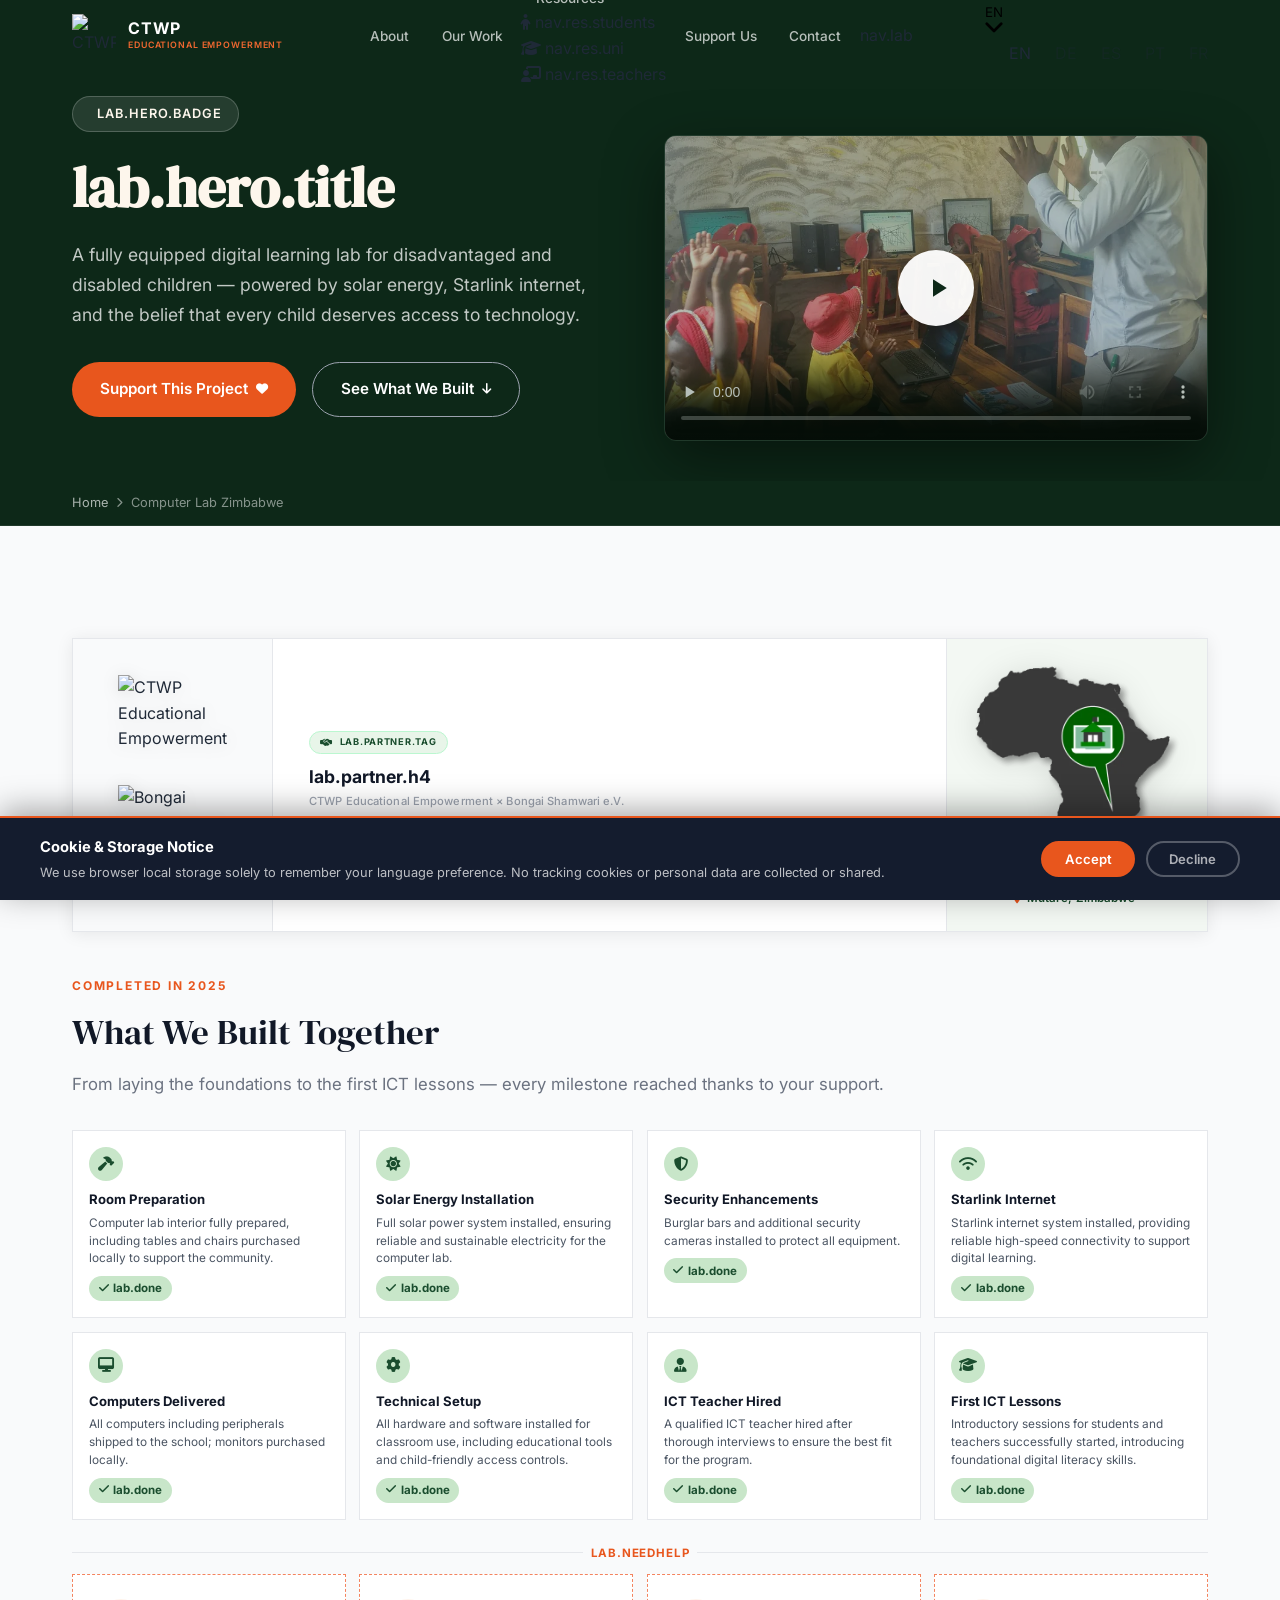
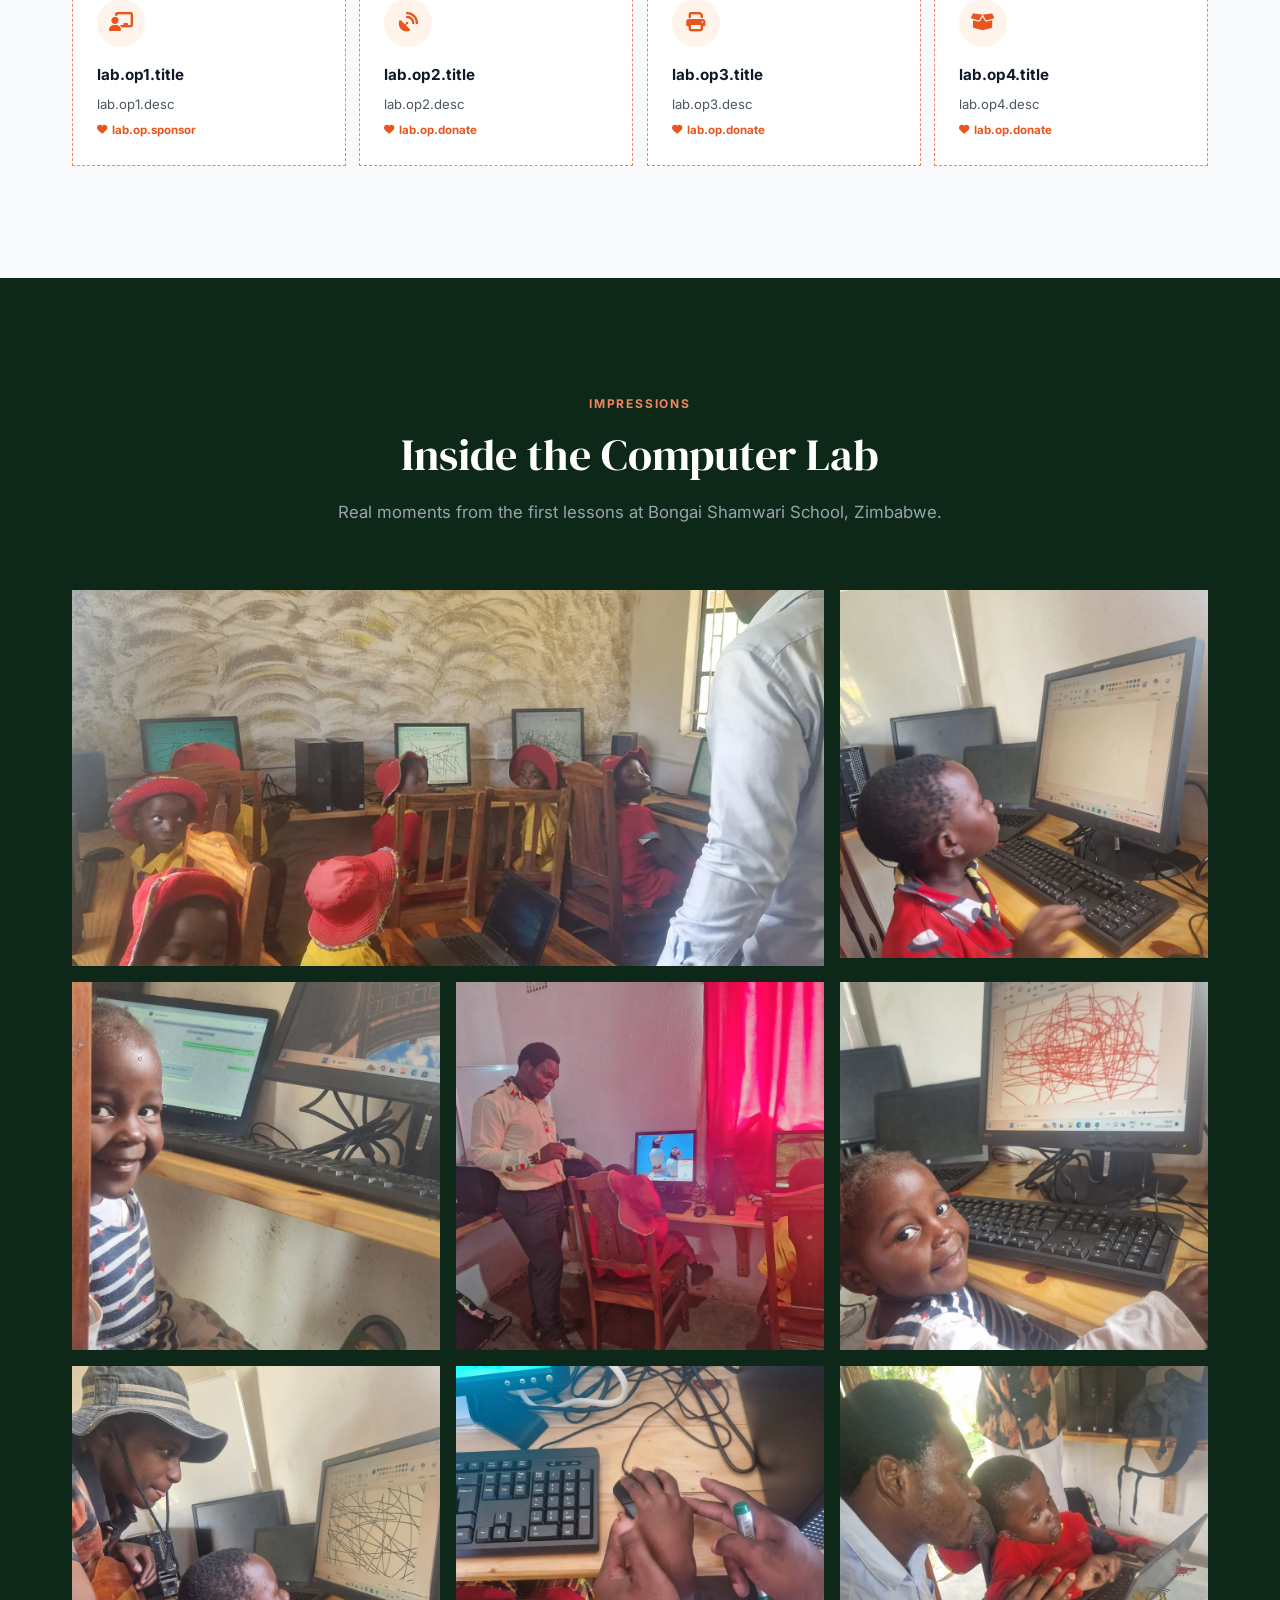
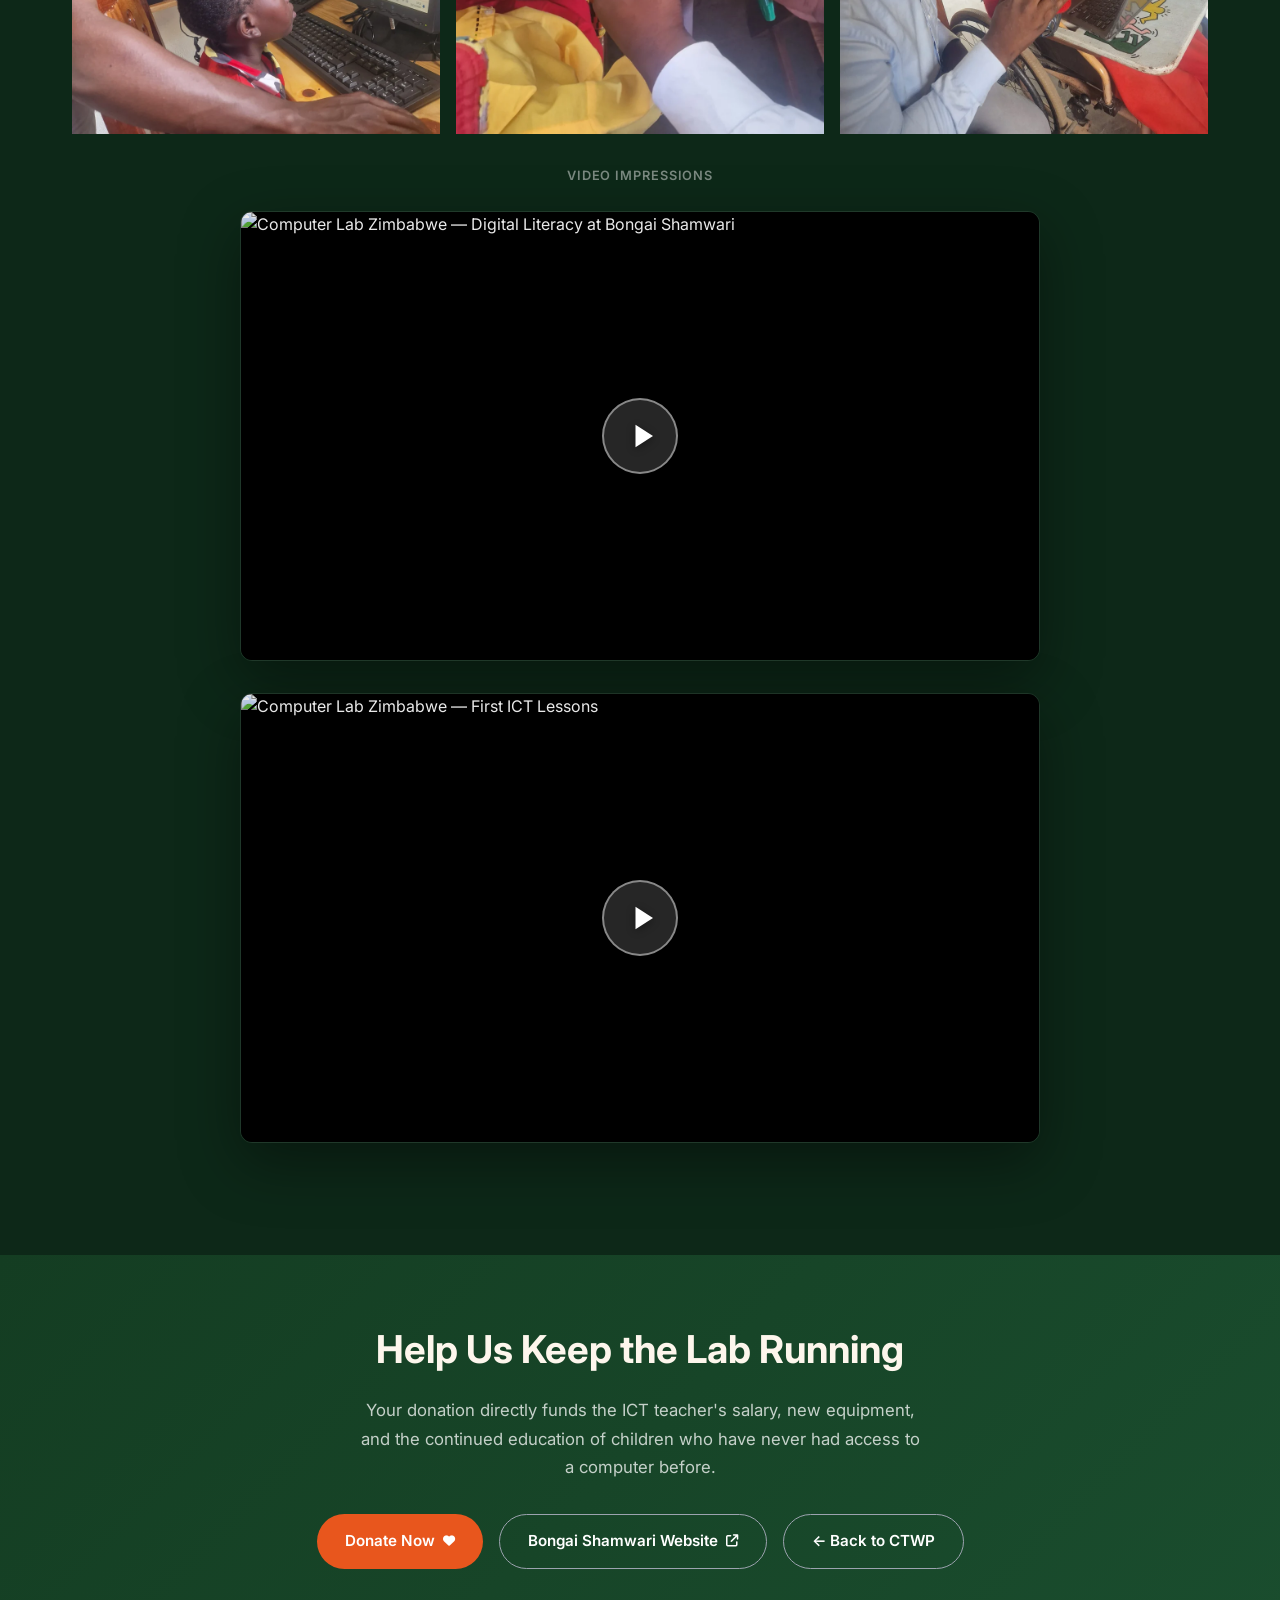
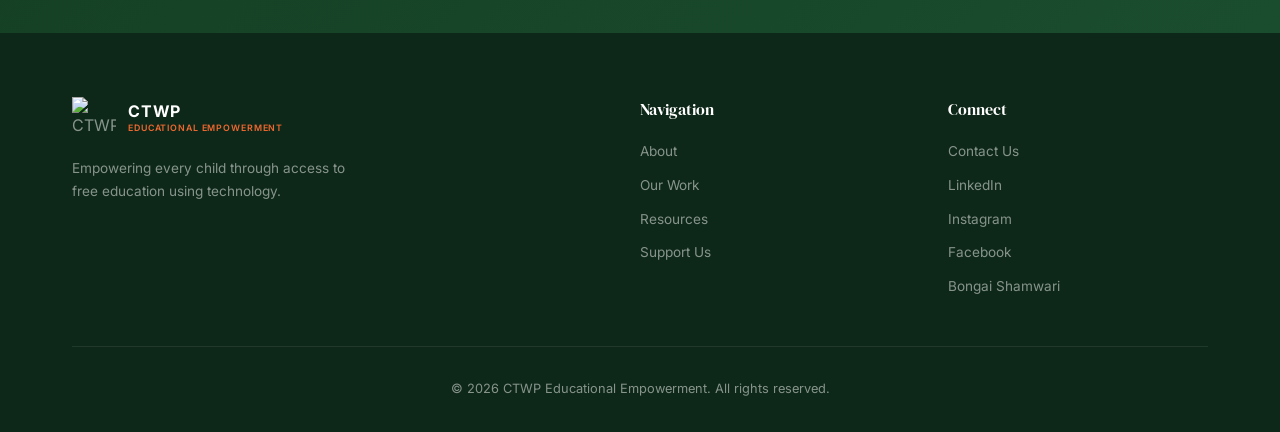
==== commit 2d629506: "Lab hero: switch video to click-to-play with sound Replaces autoplay-muted loop with a poster + play" ====
--- a/lab.html
+++ b/lab.html
@@ -184,6 +184,36 @@
       object-fit: cover;
       display: block;
     }
+    /* Click-to-play button over hero video */
+    .lab-hero-video { cursor: pointer; background: #000; }
+    .lab-hero-play {
+      position: absolute;
+      inset: 0;
+      z-index: 2;
+      display: flex;
+      align-items: center;
+      justify-content: center;
+      background: rgba(15,45,26,0.30);
+      border: none;
+      cursor: pointer;
+      transition: opacity 0.3s ease, visibility 0.3s ease, background 0.3s ease;
+    }
+    .lab-hero-play-circle {
+      width: 76px;
+      height: 76px;
+      border-radius: 50%;
+      background: rgba(255,255,255,0.95);
+      color: var(--green-900, #0f2d1a);
+      display: flex;
+      align-items: center;
+      justify-content: center;
+      box-shadow: 0 8px 28px rgba(0,0,0,0.35);
+      transition: transform 0.2s ease, background 0.2s ease;
+    }
+    .lab-hero-play-circle svg { width: 30px; height: 30px; margin-left: 4px; }
+    .lab-hero-play:hover { background: rgba(15,45,26,0.20); }
+    .lab-hero-play:hover .lab-hero-play-circle { transform: scale(1.08); background: #fff; }
+    .lab-hero-play.is-hidden { opacity: 0; visibility: hidden; pointer-events: none; }
     .lab-hero-badge-zw { display: none; }
 
     /* Breadcrumb */
@@ -706,10 +736,15 @@
         </div>
       </div>
       <div class="lab-hero-img" data-animate="fade-up" data-delay="200">
-        <video autoplay muted loop playsinline poster="assets/images/Computer Lab/lab-hero.webp" aria-label="Video: inside the Bongai Shamwari computer lab in Mutare, Zimbabwe">
+        <video class="lab-hero-video" controls playsinline preload="none" poster="assets/images/Computer Lab/lab-hero.webp" aria-label="Video: inside the Bongai Shamwari computer lab in Mutare, Zimbabwe">
           <source src="assets/images/Computer Lab/lab-hero.mp4" type="video/mp4">
           <img src="assets/images/Computer Lab/lab-hero.webp" alt="First ICT lesson at Bongai Shamwari School">
         </video>
+        <button class="lab-hero-play" type="button" aria-label="Play video with sound">
+          <span class="lab-hero-play-circle">
+            <svg viewBox="0 0 24 24" xmlns="http://www.w3.org/2000/svg"><polygon points="8,5 19,12 8,19" fill="currentColor"/></svg>
+          </span>
+        </button>
       </div>
     </div>
   </section>
@@ -1044,5 +1079,22 @@
       });
     })();
   </script>
+  <script>
+    /* ── Hero video: click-to-play with sound ── */
+    (function () {
+      var wrap = document.querySelector('.lab-hero-img');
+      if (!wrap) return;
+      var v = wrap.querySelector('video');
+      var btn = wrap.querySelector('.lab-hero-play');
+      if (!v || !btn) return;
+      btn.addEventListener('click', function () {
+        v.muted = false;
+        var pr = v.play();
+        if (pr && pr.catch) pr.catch(function () {});
+      });
+      v.addEventListener('play', function () { btn.classList.add('is-hidden'); });
+      v.addEventListener('ended', function () { btn.classList.remove('is-hidden'); });
+    })();
+  </script>
 </body>
 </html>
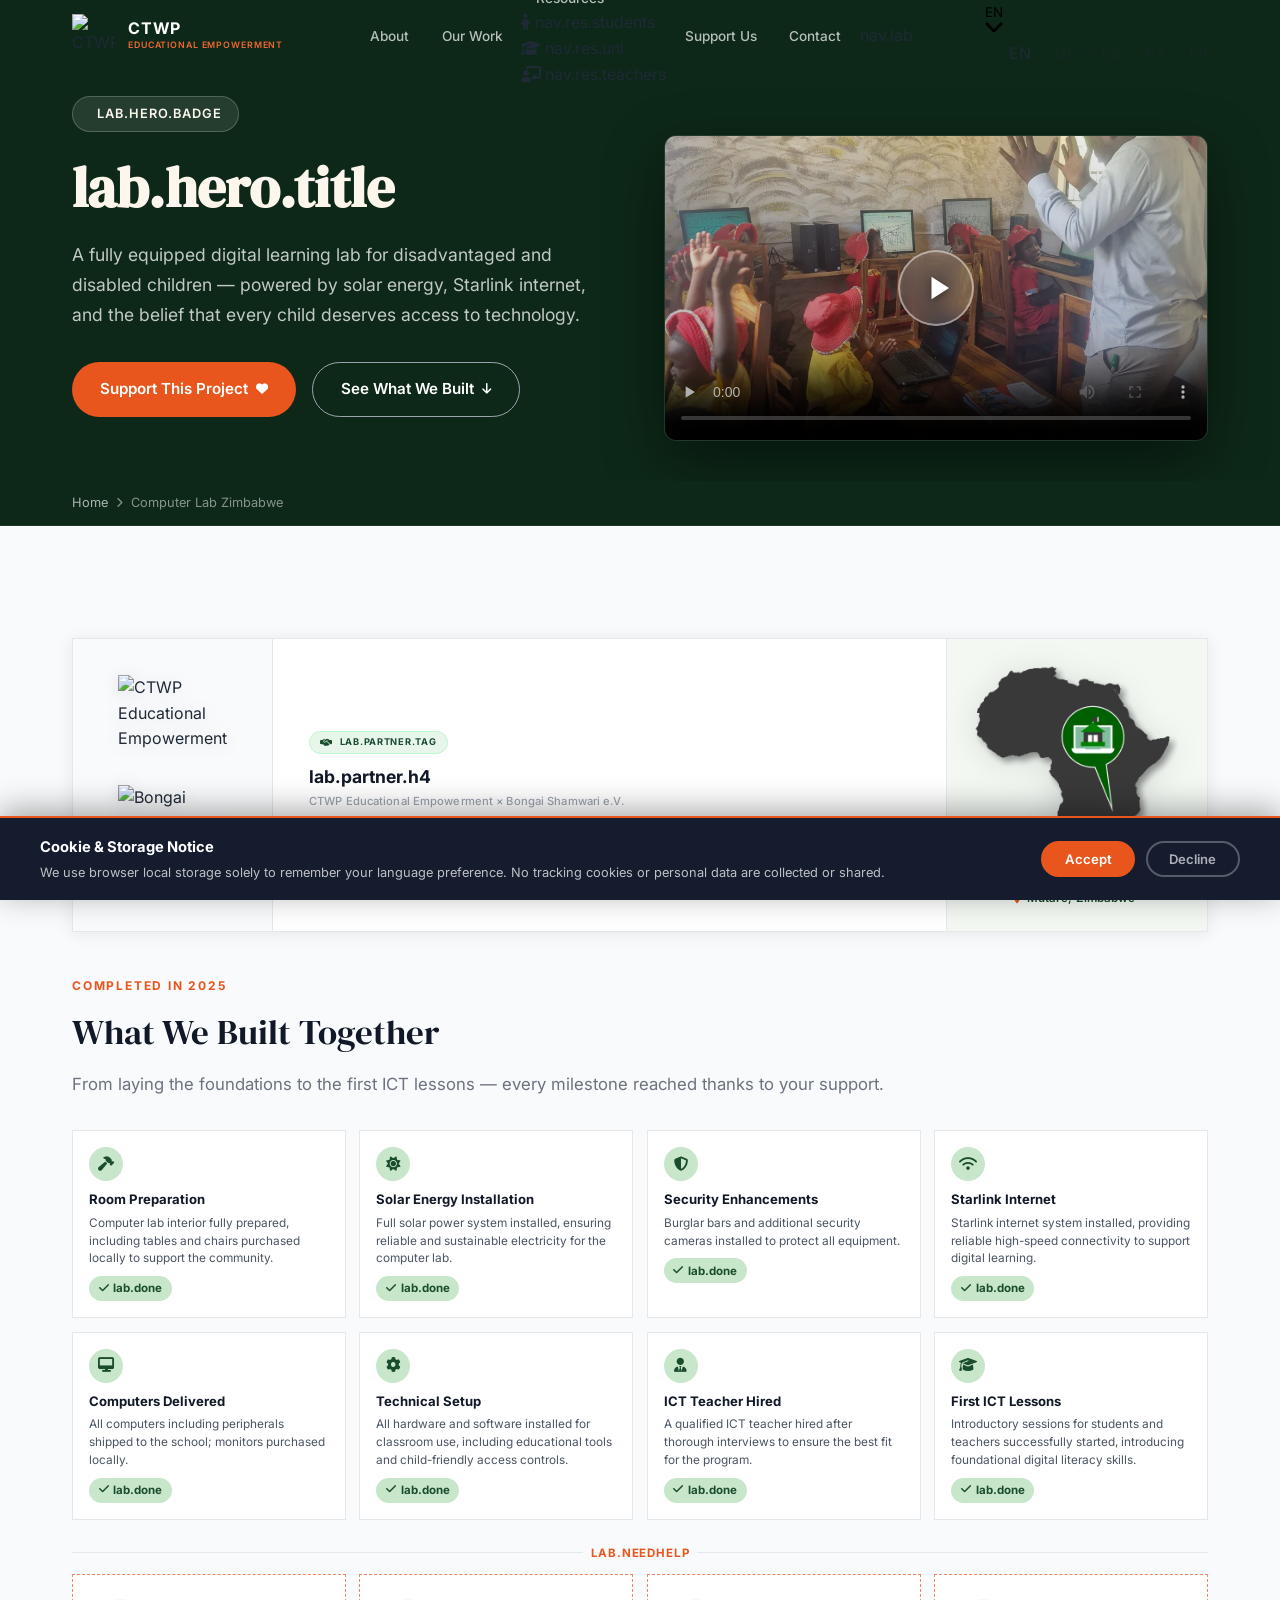
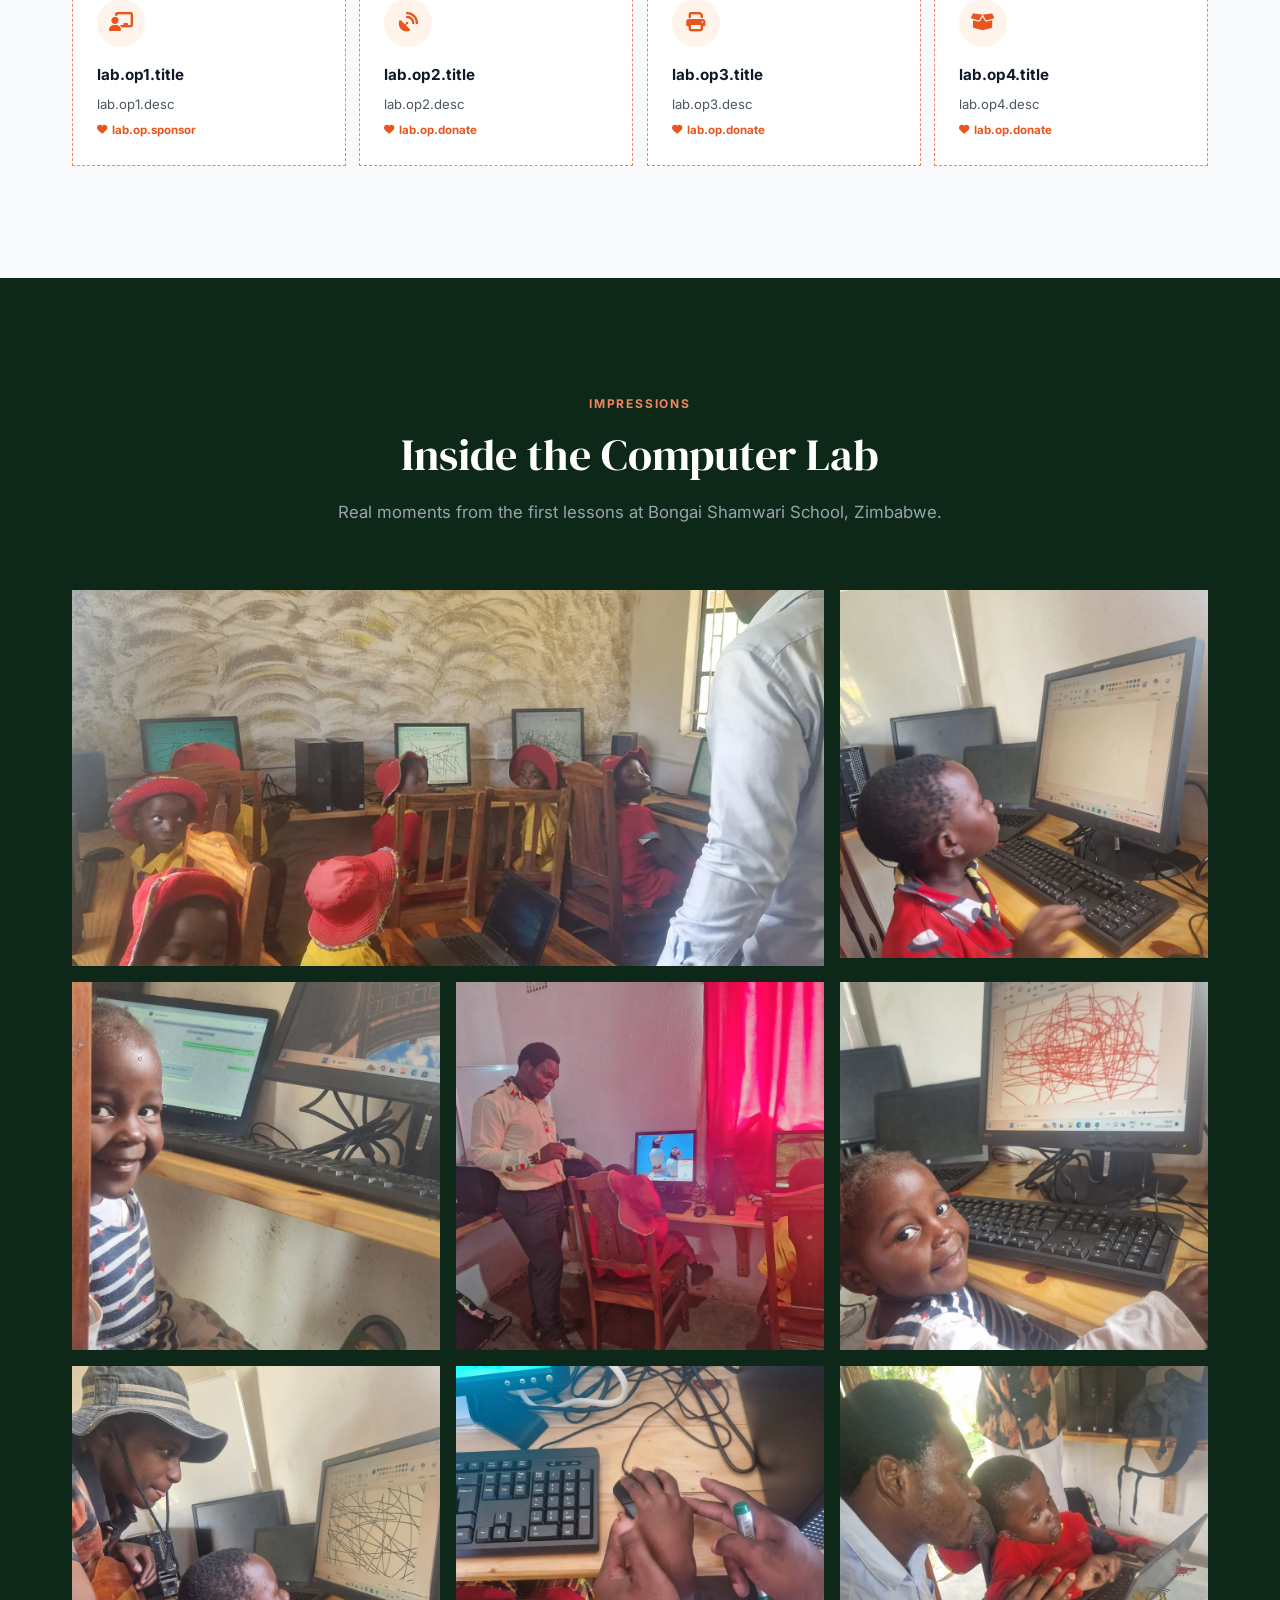
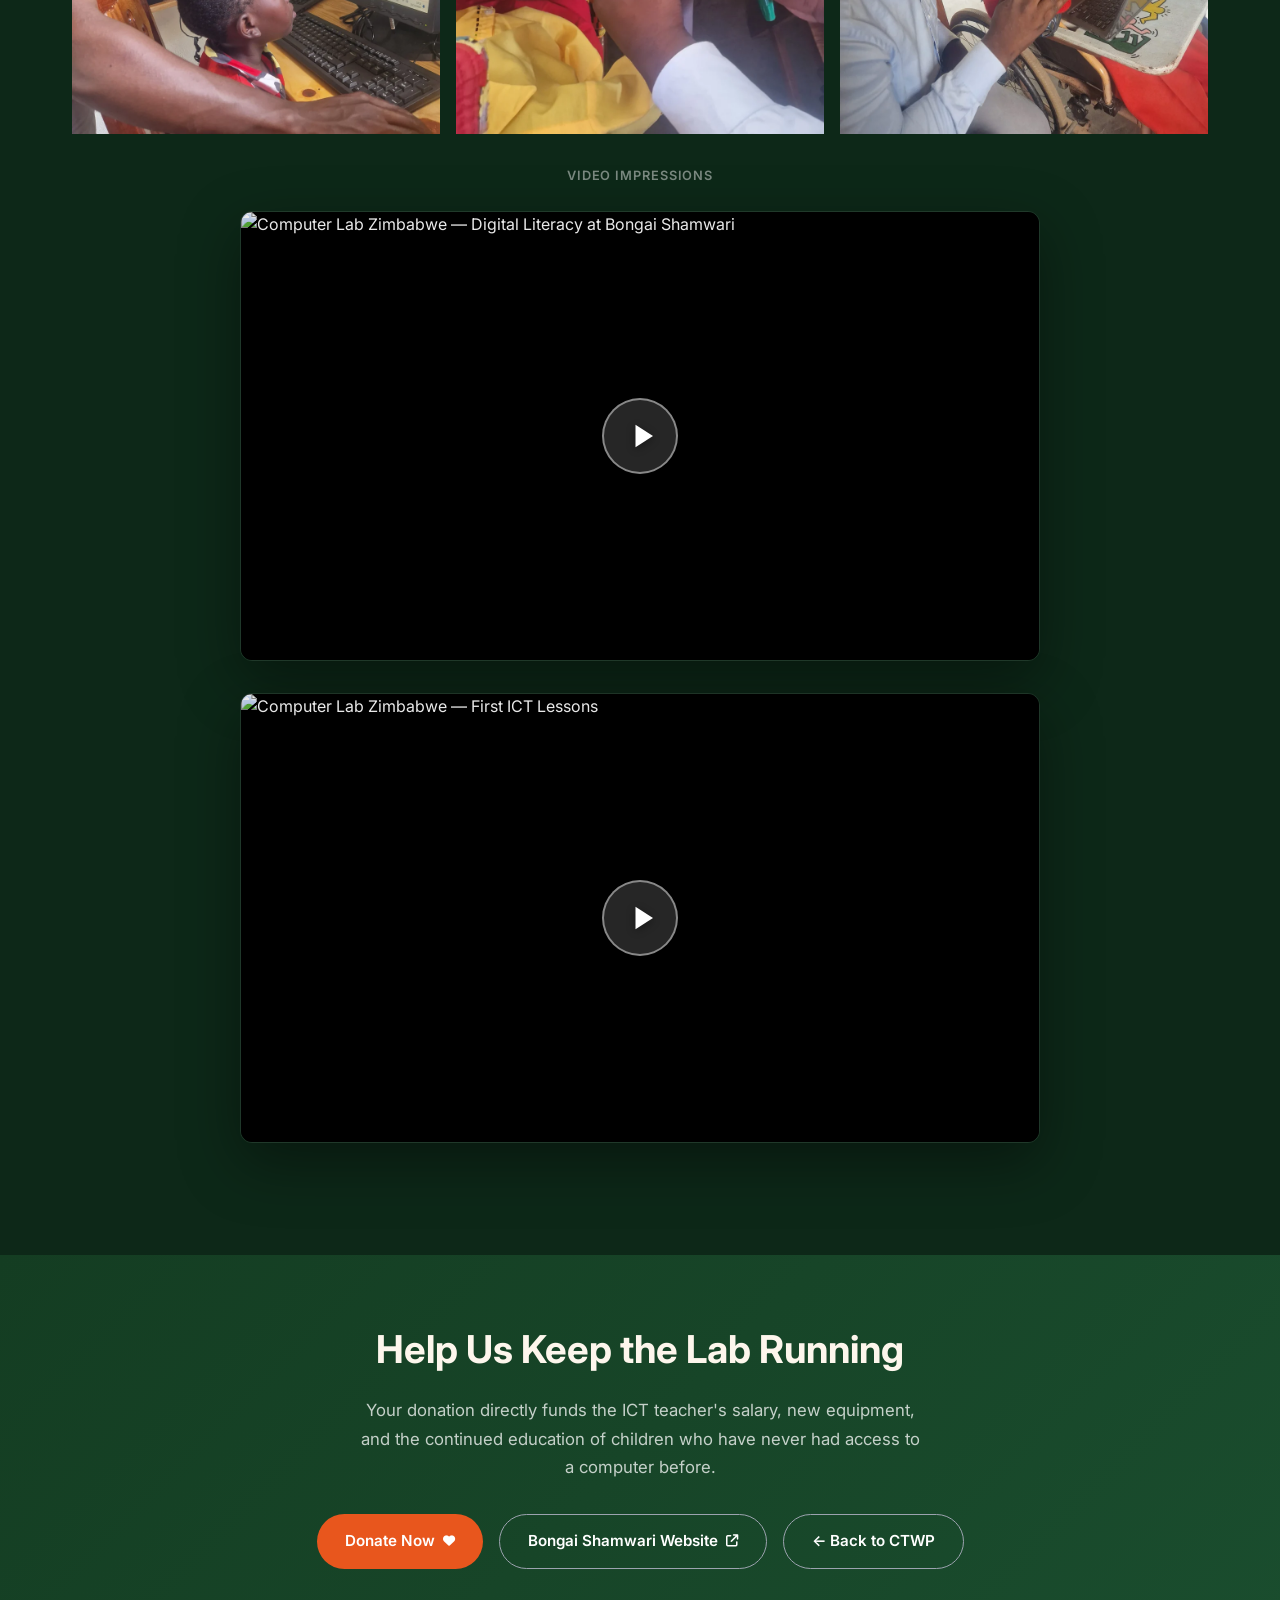
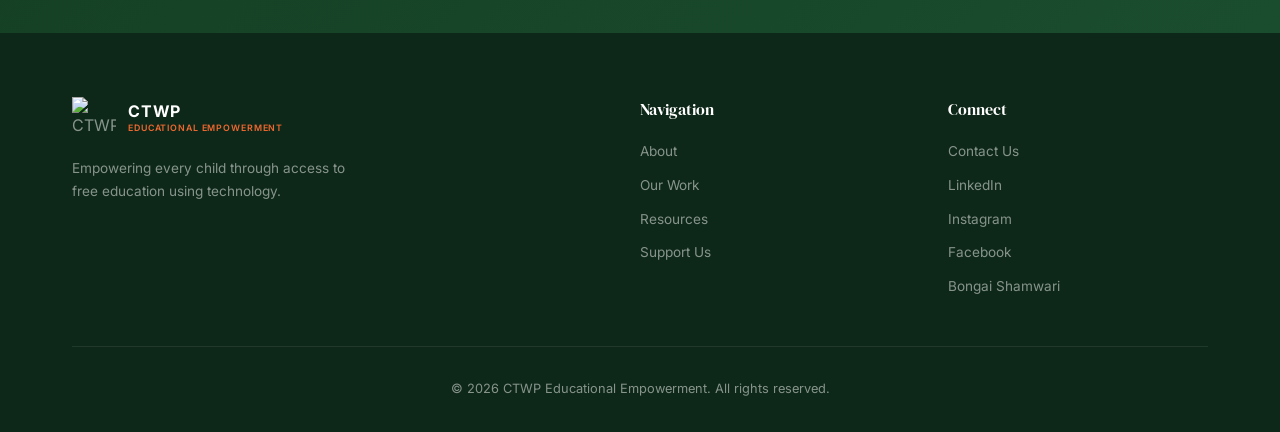
==== commit 8ca88efa: "Lab hero: match play button to the main page (.yt-play) Reuses the shared .yt-play button (76px fros" ====
--- a/lab.html
+++ b/lab.html
@@ -184,35 +184,23 @@
       object-fit: cover;
       display: block;
     }
-    /* Click-to-play button over hero video */
+    /* Click-to-play button over hero video — reuses the site's .yt-play button */
     .lab-hero-video { cursor: pointer; background: #000; }
     .lab-hero-play {
       position: absolute;
       inset: 0;
       z-index: 2;
-      display: flex;
-      align-items: center;
-      justify-content: center;
-      background: rgba(15,45,26,0.30);
       border: none;
       cursor: pointer;
+      background: linear-gradient(to bottom, rgba(0,0,0,0.08) 0%, rgba(0,0,0,0.35) 100%);
       transition: opacity 0.3s ease, visibility 0.3s ease, background 0.3s ease;
     }
-    .lab-hero-play-circle {
-      width: 76px;
-      height: 76px;
-      border-radius: 50%;
-      background: rgba(255,255,255,0.95);
-      color: var(--green-900, #0f2d1a);
-      display: flex;
-      align-items: center;
-      justify-content: center;
-      box-shadow: 0 8px 28px rgba(0,0,0,0.35);
-      transition: transform 0.2s ease, background 0.2s ease;
-    }
-    .lab-hero-play-circle svg { width: 30px; height: 30px; margin-left: 4px; }
-    .lab-hero-play:hover { background: rgba(15,45,26,0.20); }
-    .lab-hero-play:hover .lab-hero-play-circle { transform: scale(1.08); background: #fff; }
+    .lab-hero-play:hover { background: linear-gradient(to bottom, rgba(0,0,0,0.05) 0%, rgba(0,0,0,0.25) 100%); }
+    .lab-hero-play:hover .yt-play {
+      transform: translate(-50%, -50%) scale(1.12);
+      background: rgba(255,255,255,0.28);
+      border-color: rgba(255,255,255,0.8);
+    }
     .lab-hero-play.is-hidden { opacity: 0; visibility: hidden; pointer-events: none; }
     .lab-hero-badge-zw { display: none; }
 
@@ -741,9 +729,7 @@
           <img src="assets/images/Computer Lab/lab-hero.webp" alt="First ICT lesson at Bongai Shamwari School">
         </video>
         <button class="lab-hero-play" type="button" aria-label="Play video with sound">
-          <span class="lab-hero-play-circle">
-            <svg viewBox="0 0 24 24" xmlns="http://www.w3.org/2000/svg"><polygon points="8,5 19,12 8,19" fill="currentColor"/></svg>
-          </span>
+          <span class="yt-play"><svg viewBox="0 0 24 24" fill="none" xmlns="http://www.w3.org/2000/svg"><polygon points="6,3 20,12 6,21" fill="white"/></svg></span>
         </button>
       </div>
     </div>
